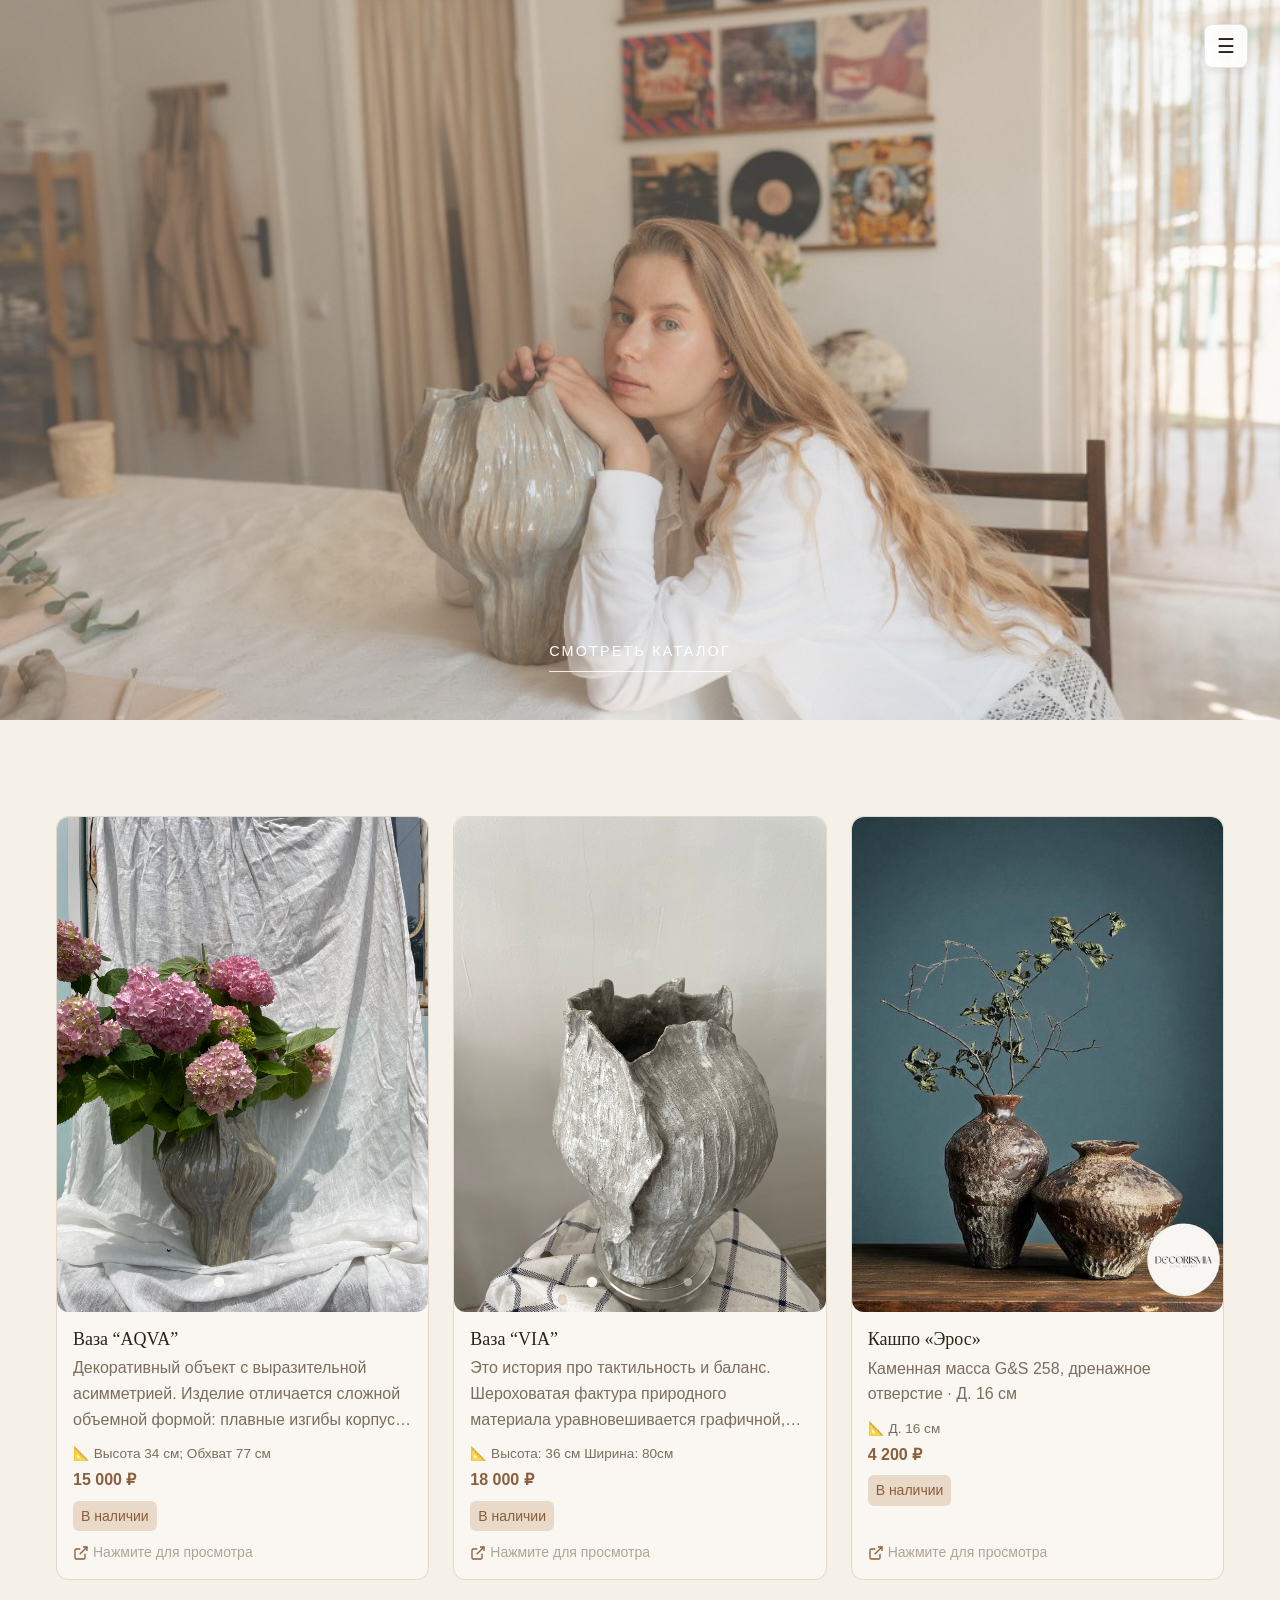
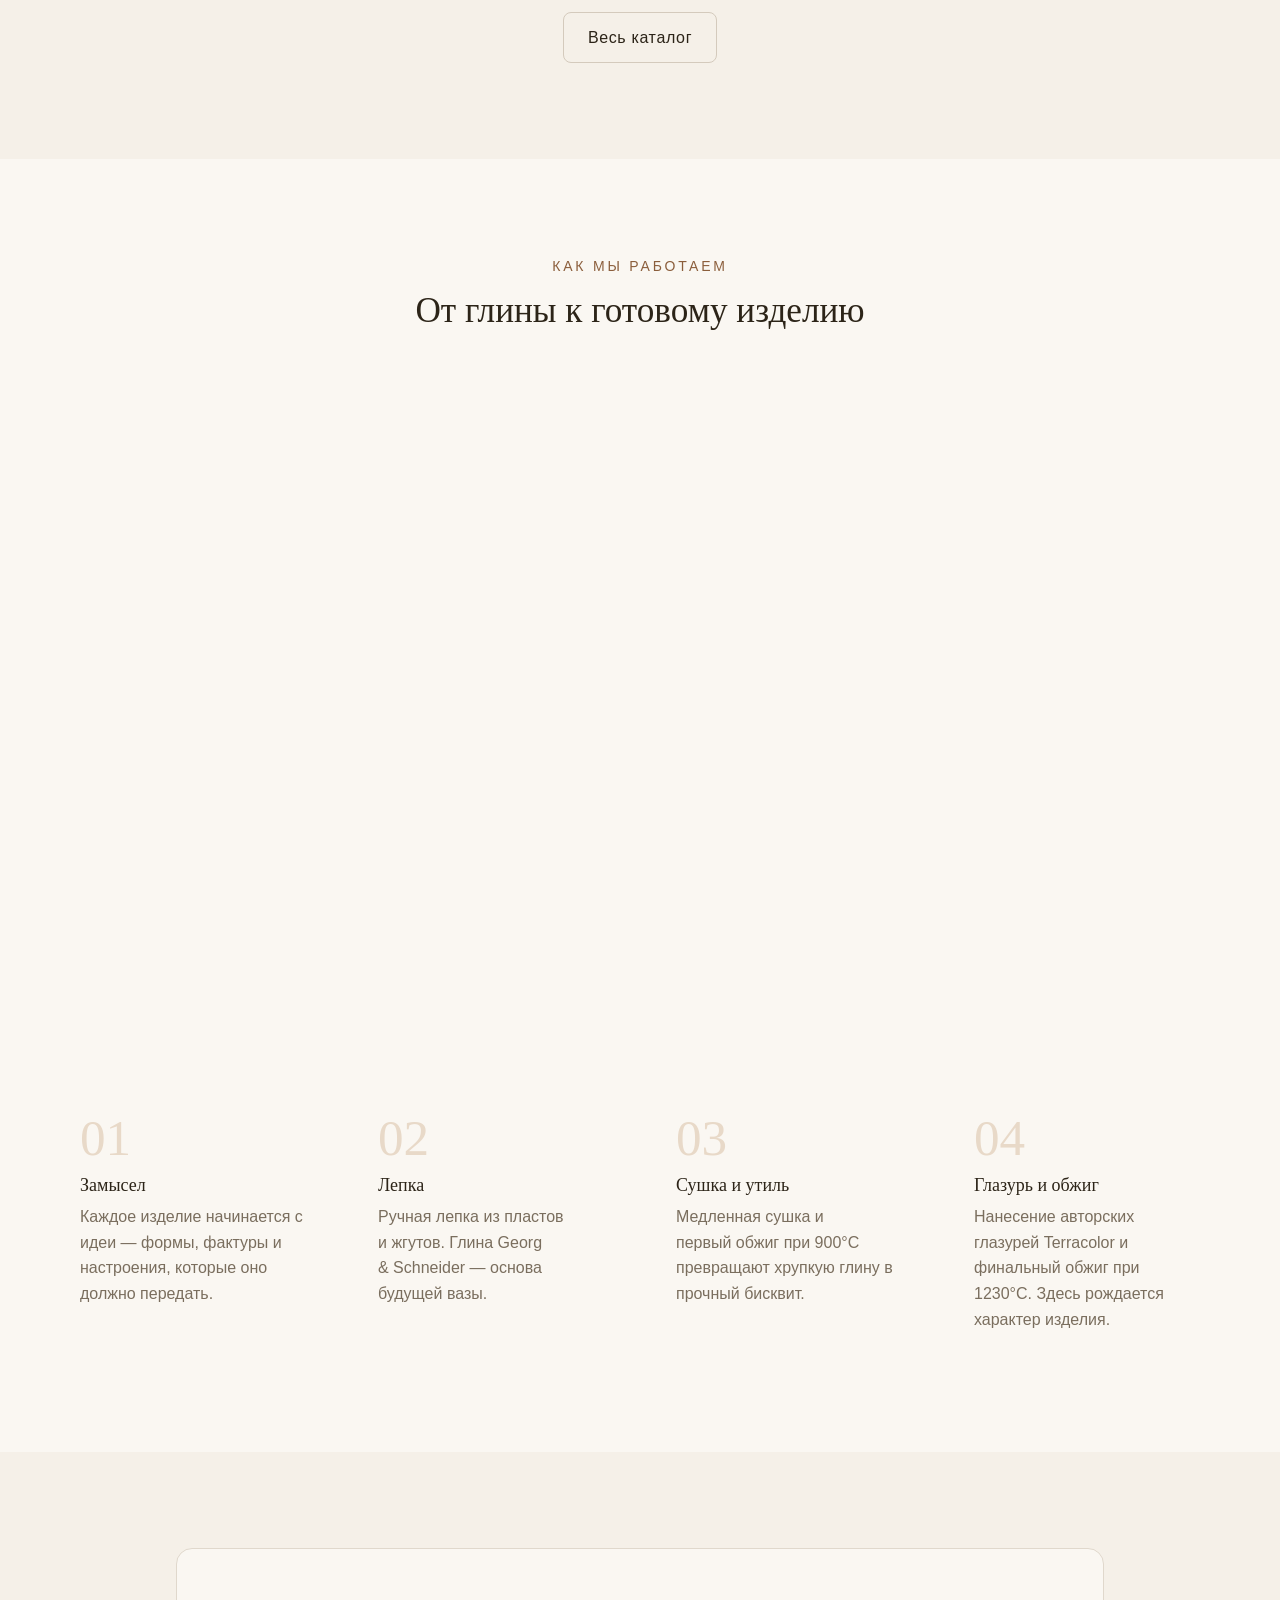
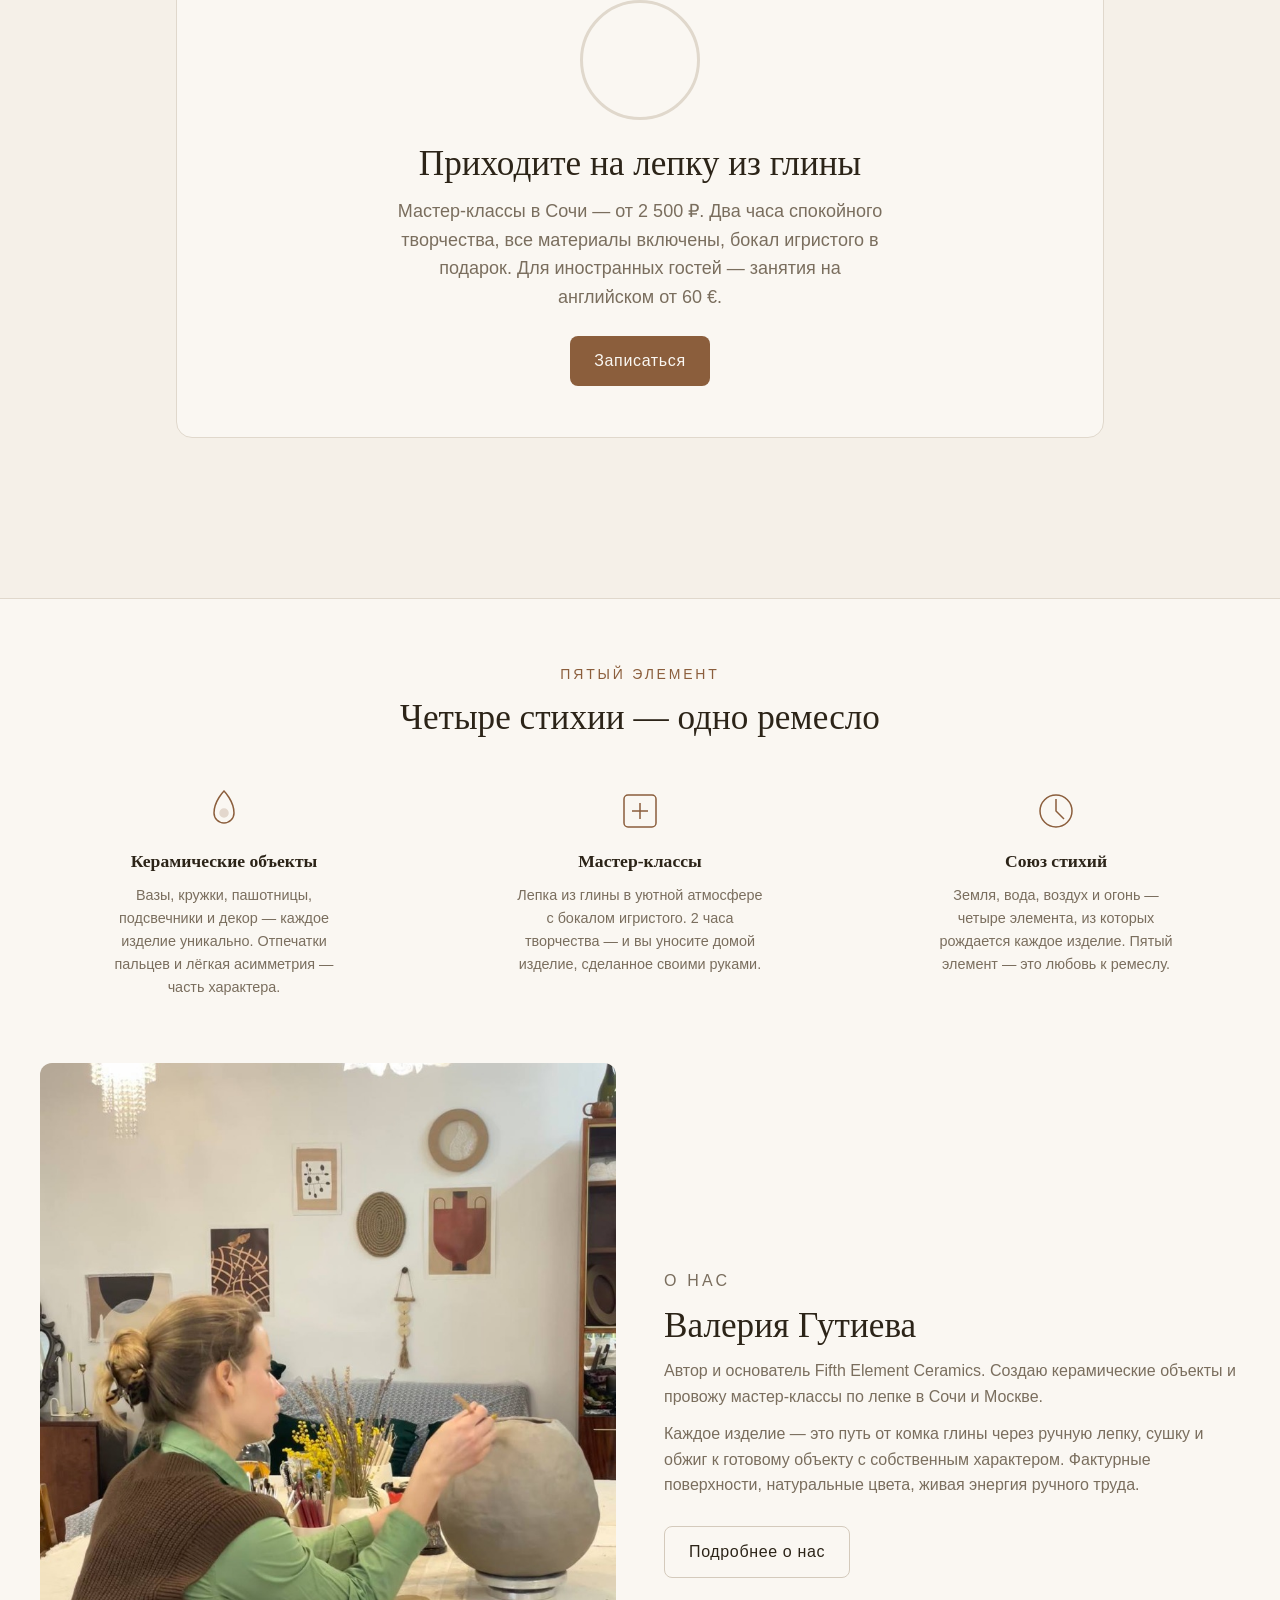
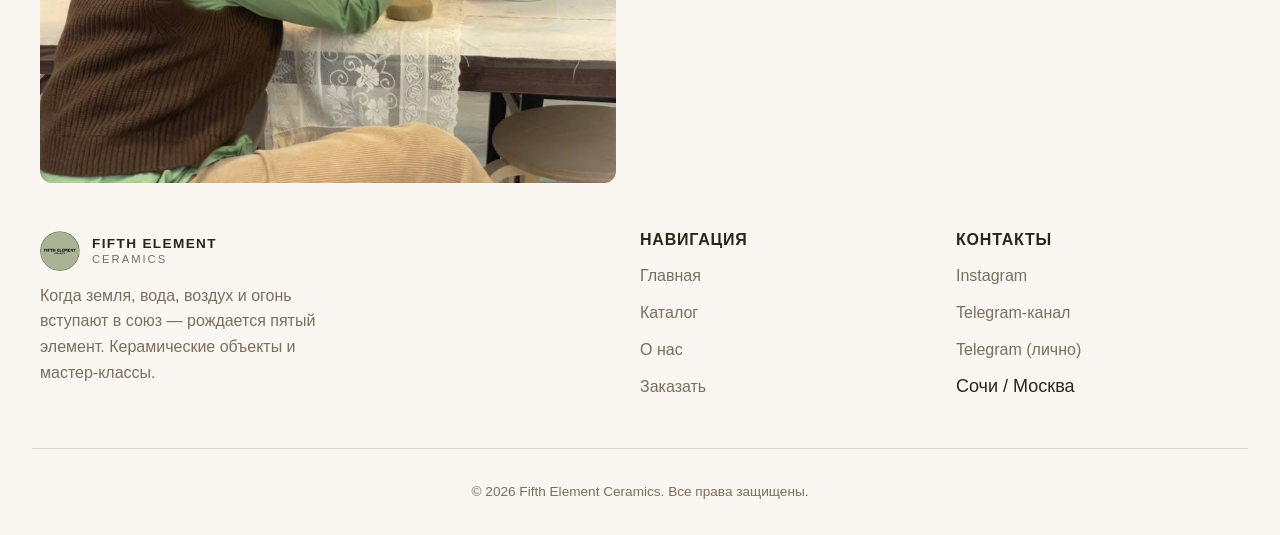
==== index.html @ 4cceeaea "val v/2" ====
<!DOCTYPE html>
<html lang="ru">
<head>
<!--
   ______                            __
  / ____/___  ____ ___  ____  __  __/ /____  _____
 / /   / __ \/ __ `__ \/ __ \/ / / / __/ _ \/ ___/
/ /___/ /_/ / / / / / / /_/ / /_/ / /_/  __/ /
\____/\____/_/ /_/ /_/ .___/\__,_/\__/\___/_/
                    /_/
        Created with Perplexity Computer
        https://www.perplexity.ai/computer
-->
<meta name="generator" content="Perplexity Computer">
<meta name="author" content="Perplexity Computer">
<meta property="og:see_also" content="https://www.perplexity.ai/computer">
<link rel="author" href="https://www.perplexity.ai/computer">

<meta charset="UTF-8">
<meta name="viewport" content="width=device-width, initial-scale=1.0">
<title>Fifth Element Ceramics — Керамика ручной работы, Сочи</title>
<meta name="description" content="Когда земля, вода, воздух и огонь вступают в союз — рождается пятый элемент. Керамические объекты и мастер-классы в Сочи. Валерия Гутиева.">
<meta property="og:title" content="Fifth Element Ceramics — Керамика ручной работы, Сочи">
<meta property="og:description" content="Когда земля, вода, воздух и огонь вступают в союз — рождается пятый элемент. Керамические объекты и мастер-классы.">
<meta property="og:type" content="website">

<link rel="preconnect" href="https://api.fontshare.com" crossorigin>
<link rel="preconnect" href="https://cdn.fontshare.com" crossorigin>
<link href="https://api.fontshare.com/v2/css?f[]=zodiak@400,500,700&f[]=satoshi@300,400,500,700&display=swap" rel="stylesheet">
<link rel="stylesheet" href="./base.css">
<link rel="stylesheet" href="./style.css">
</head>
<body>
  <!-- HEADER -->
  <header class="site-header" id="site-header">
    <button type="button" class="menu-toggle" aria-label="Открыть меню" aria-controls="fullscreen-menu" aria-expanded="false">☰</button>
  </header>

  <nav class="fullscreen-menu" id="fullscreen-menu" aria-label="Основное меню" aria-hidden="true" inert>
    <button type="button" class="menu-close" aria-label="Закрыть меню">
      <span aria-hidden="true">✕</span>
    </button>
    <a href="./index.html" class="active">Главная</a>
    <a href="./catalog.html">Каталог</a>
    <a href="./about.html">О нас</a>
    <a href="./contact.html">Заказать</a>
  </nav>

  <main>
    <!-- HERO -->
    <section class="hero hero-section">
      <div class="hero-bg hero-image">
        <img src="./assets/hero-image.jpg" alt="Fifth Element Ceramics" loading="eager" width="1920" height="1280" decoding="async">
        <div class="hero-overlay"></div>
      </div>
      <div class="hero-cta">
        <a href="./catalog.html" class="btn-primary">Смотреть каталог</a>
      </div>
    </section>

    <!-- SELECTED WORKS -->
    <section class="section featured-section">
      <div class="container">
        <div class="product-grid featured-grid" id="featured-grid">
          <p style="text-align:center;color:var(--color-text-muted);padding:2rem 0;">Загрузка...</p>
        </div>
        <div style="text-align: center; margin-top: var(--space-8);">
          <a href="./catalog.html" class="btn btn--outline">Весь каталог</a>
        </div>
      </div>
    </section>

    <!-- PROCESS -->
    <section class="section" style="background: var(--color-surface);">
      <div class="container">
        <div class="section-header fade-in-up">
          <p class="section-tag">Как мы работаем</p>
          <h2 class="section-title">От глины к готовому изделию</h2>
        </div>
        <div class="process-video-block scale-in">
          <video autoplay muted loop playsinline preload="metadata" class="process-showcase-video" width="1280" height="720">
            <source src="./assets/process-video.mp4" type="video/mp4">
          </video>
        </div>
        <div class="process-steps">
          <div class="process-step fade-in-up delay-1">
            <h3>Замысел</h3>
            <p>Каждое изделие начинается с идеи — формы, фактуры и настроения, которые оно должно передать.</p>
          </div>
          <div class="process-step fade-in-up delay-2">
            <h3>Лепка</h3>
            <p>Ручная лепка из пластов и жгутов. Глина Georg & Schneider — основа будущей вазы.</p>
          </div>
          <div class="process-step fade-in-up delay-3">
            <h3>Сушка и утиль</h3>
            <p>Медленная сушка и первый обжиг при 900°C превращают хрупкую глину в прочный бисквит.</p>
          </div>
          <div class="process-step fade-in-up delay-4">
            <h3>Глазурь и обжиг</h3>
            <p>Нанесение авторских глазурей Terracolor и финальный обжиг при 1230°C. Здесь рождается характер изделия.</p>
          </div>
        </div>
      </div>
    </section>

    <!-- CTA -->
    <section class="section">
      <div class="container container--narrow">
        <div class="cta-banner fade-in-up">
          <div class="cta-video-wrap">
            <video autoplay muted loop playsinline preload="metadata" class="cta-video" width="120" height="120">
              <source src="./assets/masterclass-video.mp4" type="video/mp4">
            </video>
          </div>
          <h2>Приходите на лепку из глины</h2>
          <p>Мастер-классы в Сочи — от 2 500 ₽. Два часа спокойного творчества, все материалы включены, бокал игристого в подарок. Для иностранных гостей — занятия на английском от 60 €.</p>
          <a href="./contact.html" class="btn btn--primary">Записаться</a>
        </div>
      </div>
    </section>
  </main>

  <!-- FOOTER -->
  <footer class="site-footer">
    <div class="footer-section">
      <div class="footer-section-header">
        <p class="section-tag">Пятый элемент</p>
        <h2 class="section-title">Четыре стихии — одно ремесло</h2>
      </div>
      <div class="footer-grid">
        <div class="footer-card">
          <div class="footer-icon" aria-hidden="true">
            <svg viewBox="0 0 48 48" fill="none" stroke="currentColor" stroke-width="1.5">
              <path d="M24 4C24 4 14 14 14 26C14 31.5 18.5 36 24 36C29.5 36 34 31.5 34 26C34 14 24 4 24 4Z"/>
              <circle cx="24" cy="26" r="4" fill="currentColor" opacity="0.2"/>
            </svg>
          </div>
          <h3 class="footer-title">Керамические объекты</h3>
          <p class="footer-desc">Вазы, кружки, пашотницы, подсвечники и декор — каждое изделие уникально. Отпечатки пальцев и лёгкая асимметрия — часть характера.</p>
        </div>
        <div class="footer-card">
          <div class="footer-icon" aria-hidden="true">
            <svg viewBox="0 0 48 48" fill="none" stroke="currentColor" stroke-width="1.5">
              <rect x="8" y="8" width="32" height="32" rx="4"/>
              <path d="M16 24h16M24 16v16" stroke-width="1.5"/>
            </svg>
          </div>
          <h3 class="footer-title">Мастер-классы</h3>
          <p class="footer-desc">Лепка из глины в уютной атмосфере с бокалом игристого. 2 часа творчества — и вы уносите домой изделие, сделанное своими руками.</p>
        </div>
        <div class="footer-card">
          <div class="footer-icon" aria-hidden="true">
            <svg viewBox="0 0 48 48" fill="none" stroke="currentColor" stroke-width="1.5">
              <circle cx="24" cy="24" r="16"/>
              <path d="M24 12v12l8 8"/>
            </svg>
          </div>
          <h3 class="footer-title">Союз стихий</h3>
          <p class="footer-desc">Земля, вода, воздух и огонь — четыре элемента, из которых рождается каждое изделие. Пятый элемент — это любовь к ремеслу.</p>
        </div>
      </div>
    </div>

    <div class="footer-about">
      <div class="footer-about__image">
        <img src="./assets/master-valeria.jpg" alt="Валерия Гутиева — мастер Fifth Element Ceramics" width="800" height="1000" loading="lazy" decoding="async">
      </div>
      <div class="footer-about__text">
        <p class="section-tag">О нас</p>
        <h2>Валерия Гутиева</h2>
        <p>Автор и основатель Fifth Element Ceramics. Создаю керамические объекты и провожу мастер-классы по лепке в Сочи и Москве.</p>
        <p>Каждое изделие — это путь от комка глины через ручную лепку, сушку и обжиг к готовому объекту с собственным характером. Фактурные поверхности, натуральные цвета, живая энергия ручного труда.</p>
        <a href="./about.html" class="btn btn--outline footer-about__cta">Подробнее о нас</a>
      </div>
    </div>

    <div class="footer-grid footer-grid--site">
      <div class="footer-brand">
        <a href="./index.html" class="site-logo" aria-label="Fifth Element Ceramics — Главная">
          <img src="./assets/logo.jpeg" alt="" class="logo-img" width="40" height="40" decoding="async">
          <div class="logo-text">Fifth Element<span>Ceramics</span></div>
        </a>
        <p>Когда земля, вода, воздух и огонь вступают в союз — рождается пятый элемент. Керамические объекты и мастер-классы.</p>
      </div>
      <div class="footer-links">
        <h4>Навигация</h4>
        <ul>
          <li><a href="./index.html">Главная</a></li>
          <li><a href="./catalog.html">Каталог</a></li>
          <li><a href="./about.html">О нас</a></li>
          <li><a href="./contact.html">Заказать</a></li>
        </ul>
      </div>
      <div class="footer-links">
        <h4>Контакты</h4>
        <ul>
          <li><a href="https://www.instagram.com/fifthelement.ceramics" target="_blank" rel="noopener noreferrer">Instagram</a></li>
          <li><a href="https://t.me/fifthelementceramics" target="_blank" rel="noopener noreferrer">Telegram-канал</a></li>
          <li><a href="https://t.me/k_koshel" target="_blank" rel="noopener noreferrer">Telegram (лично)</a></li>
          <li>Сочи / Москва</li>
        </ul>
      </div>
    </div>
    <div class="footer-copyright">&copy; 2026 Fifth Element Ceramics. Все права защищены.</div>
  </footer>

  <!-- Product lightbox -->
  <div id="product-modal" class="product-modal" hidden aria-hidden="true">
    <div class="product-modal__backdrop" data-modal-close tabindex="-1"></div>
    <div class="product-modal__panel" role="dialog" aria-modal="true" aria-labelledby="product-modal-title">
      <button type="button" class="product-modal__close" data-modal-close aria-label="Закрыть">
        <svg width="24" height="24" viewBox="0 0 24 24" fill="none" stroke="currentColor" stroke-width="2" aria-hidden="true"><line x1="18" y1="6" x2="6" y2="18"/><line x1="6" y1="6" x2="18" y2="18"/></svg>
      </button>
      <div class="product-modal__layout">
        <div class="product-modal__gallery-wrap">
          <div class="product-modal__gallery" data-modal-gallery tabindex="0" aria-roledescription="carousel">
            <div class="product-modal__viewport" data-modal-viewport></div>
            <div class="product-modal__dots" role="tablist" data-modal-dots></div>
            <button type="button" class="product-modal__nav product-modal__nav--prev" data-modal-prev aria-label="Предыдущий слайд">
              <svg width="20" height="20" viewBox="0 0 24 24" fill="none" stroke="currentColor" stroke-width="2" aria-hidden="true"><polyline points="15 18 9 12 15 6"/></svg>
            </button>
            <button type="button" class="product-modal__nav product-modal__nav--next" data-modal-next aria-label="Следующий слайд">
              <svg width="20" height="20" viewBox="0 0 24 24" fill="none" stroke="currentColor" stroke-width="2" aria-hidden="true"><polyline points="9 18 15 12 9 6"/></svg>
            </button>
          </div>
        </div>
        <div class="product-modal__info">
          <h2 id="product-modal-title" class="product-modal__title" data-modal-title></h2>
          <p class="product-modal__description" data-modal-description></p>
          <div class="product-modal__meta" data-modal-meta hidden>
            <div class="product-modal__meta-item" data-modal-category-wrap hidden>
              <span class="product-modal__meta-label">Категория</span>
              <span class="product-modal__meta-value" data-modal-category></span>
            </div>
            <div class="product-modal__meta-item" data-modal-height-wrap hidden>
              <span class="product-modal__meta-label">Размер</span>
              <span class="product-modal__meta-value" data-modal-height></span>
            </div>
          </div>
          <div class="product-modal__pricing">
            <p class="product-modal__price" data-modal-price></p>
            <span class="product-modal__status" data-modal-status hidden></span>
          </div>
          <div class="product-modal__actions">
            <a href="./contact.html" class="btn btn--primary">Заказать</a>
            <button type="button" class="btn btn--outline" data-modal-close>Закрыть</button>
          </div>
        </div>
      </div>
    </div>
  </div>

  <script src="./js/site-header.js"></script>
  <script src="./js/site-animations.js"></script>
  <script src="./js/product-modal.js"></script>
  <script>
    document.addEventListener('DOMContentLoaded', async () => {
      ProductCatalog.initModalElement();
      const grid = document.getElementById('featured-grid');
      if (!grid) return;

      try {
        const [productsRes, homeRes] = await Promise.all([
          fetch(new URL('./data/products.json', window.location.href)),
          fetch(new URL('./data/homepage.json', window.location.href))
        ]);
        if (!productsRes.ok || !homeRes.ok) throw new Error('Ошибка загрузки данных');

        const catalog = (await productsRes.json()).products || [];
        const homepage = await homeRes.json();
        ProductCatalog.setProducts(catalog);

        const { featured } = ProductCatalog.resolveFeatured(homepage, catalog);
        window.featuredProducts = featured;

        if (!featured.length) {
          grid.innerHTML = '<p style="text-align:center;color:var(--color-text-muted);padding:2rem;">Избранные работы скоро появятся.</p>';
          return;
        }

        grid.innerHTML = featured.map((p, i) =>
          ProductCatalog.renderProductCard(p, i, { useTitle: true })
        ).join('');

        ProductCatalog.initGalleries(grid);
        ProductCatalog.initProductModal('#featured-grid', 'data-product-title');
        if (window.SiteAnimations) {
          window.SiteAnimations.reveal(grid);
        }
      } catch (err) {
        console.error('Ошибка загрузки избранного:', err);
        grid.innerHTML = '<p style="text-align:center;color:var(--color-text-muted);padding:2rem;">Не удалось загрузить избранное.</p>';
      }
    });
  </script>
</body>
</html>
---- base.css ----
*, *::before, *::after { box-sizing: border-box; margin: 0; padding: 0; }

html {
  -moz-text-size-adjust: none;
  -webkit-text-size-adjust: none;
  text-size-adjust: none;
  -webkit-font-smoothing: antialiased;
  -moz-osx-font-smoothing: grayscale;
  text-rendering: optimizeLegibility;
  scroll-behavior: smooth;
  hanging-punctuation: first last;
  scroll-padding-top: var(--space-16);
}

body {
  min-height: 100dvh;
  line-height: 1.6;
  font-family: var(--font-body, sans-serif);
  font-size: var(--text-base);
  color: var(--color-text);
  background-color: var(--color-bg);
}

img, picture, video, canvas, svg { display: block; max-width: 100%; height: auto; }
ul[role="list"], ol[role="list"] { list-style: none; }
input, button, textarea, select { font: inherit; color: inherit; }

h1, h2, h3, h4, h5, h6 { text-wrap: balance; line-height: 1.15; }
p, li, figcaption { text-wrap: pretty; max-width: 72ch; }

::selection {
  background: oklch(from var(--color-primary) l c h / 0.25);
  color: var(--color-text);
}

:focus-visible {
  outline: 2px solid var(--color-primary);
  outline-offset: 3px;
  border-radius: var(--radius-sm);
}

@media (prefers-reduced-motion: reduce) {
  *, *::before, *::after {
    animation-duration: 0.01ms !important;
    animation-iteration-count: 1 !important;
    transition-duration: 0.01ms !important;
    scroll-behavior: auto !important;
  }
}

button { cursor: pointer; background: none; border: none; }
table { border-collapse: collapse; width: 100%; }

a, button, [role="button"], [role="link"], input, textarea, select {
  transition: color var(--transition-interactive),
              background var(--transition-interactive),
              border-color var(--transition-interactive),
              box-shadow var(--transition-interactive);
}

.sr-only {
  position: absolute; width: 1px; height: 1px; padding: 0; margin: -1px;
  overflow: hidden; clip: rect(0, 0, 0, 0); white-space: nowrap; border-width: 0;
}
---- style.css ----
/* ===== DESIGN TOKENS ===== */
:root {
  /* Type Scale */
  --text-xs:   clamp(0.75rem,  0.7rem  + 0.25vw, 0.875rem);
  --text-sm:   clamp(0.875rem, 0.8rem  + 0.35vw, 1rem);
  --text-base: clamp(1rem,     0.95rem + 0.25vw, 1.125rem);
  --text-lg:   clamp(1.125rem, 1rem    + 0.75vw, 1.5rem);
  --text-xl:   clamp(1.5rem,   1.2rem  + 1.25vw, 2.25rem);
  --text-2xl:  clamp(2rem,     1.2rem  + 2.5vw,  3.5rem);
  --text-3xl:  clamp(2.5rem,   1rem    + 4vw,    5rem);
  --text-hero: clamp(3rem,     0.5rem  + 7vw,    8rem);

  /* Spacing (4px base) */
  --space-1:  0.25rem;
  --space-2:  0.5rem;
  --space-3:  0.75rem;
  --space-4:  1rem;
  --space-5:  1.25rem;
  --space-6:  1.5rem;
  --space-8:  2rem;
  --space-10: 2.5rem;
  --space-12: 3rem;
  --space-16: 4rem;
  --space-20: 5rem;
  --space-24: 6rem;
  --space-32: 8rem;

  /* Fonts */
  --font-display: 'Zodiak', 'Georgia', serif;
  --font-body: 'Satoshi', 'Helvetica Neue', sans-serif;

  /* Content Widths */
  --content-narrow: 640px;
  --content-default: 960px;
  --content-wide: 1200px;
  --content-full: 100%;

  /* Radius */
  --radius-sm: 0.375rem;
  --radius-md: 0.5rem;
  --radius-lg: 0.75rem;
  --radius-xl: 1rem;
  --radius-full: 9999px;

  /* Transitions */
  --transition-interactive: 180ms cubic-bezier(0.16, 1, 0.3, 1);
  --ease-out: cubic-bezier(0.16, 1, 0.3, 1);
  --ease-in: cubic-bezier(0.4, 0, 1, 1);
  --ease-in-out: cubic-bezier(0.4, 0, 0.2, 1);
}

/* ===== WARM CRAFT PALETTE (Light) ===== */
:root, [data-theme="light"] {
  --color-bg:             #F5F0E8;
  --color-surface:        #FAF7F2;
  --color-surface-2:      #FFFDF9;
  --color-surface-offset: #EDE7DC;
  --color-border:         #D4CABC;
  --color-divider:        #E0D8CC;

  --color-text:           #2C2418;
  --color-text-muted:     #7A6E5E;
  --color-text-faint:     #B0A594;
  --color-text-inverse:   #FAF7F2;

  --color-primary:        #8B5E3C;
  --color-primary-hover:  #6F4A2E;
  --color-primary-active: #553823;
  --color-primary-highlight: #E8D9C8;

  --color-accent:         #6B7F5E;
  --color-accent-hover:   #566A4B;

  --shadow-sm: 0 1px 3px oklch(0.3 0.02 60 / 0.08);
  --shadow-md: 0 4px 12px oklch(0.3 0.02 60 / 0.1);
  --shadow-lg: 0 12px 32px oklch(0.3 0.02 60 / 0.14);
}

/* ===== DARK MODE ===== */
[data-theme="dark"] {
  --color-bg:             #1A1714;
  --color-surface:        #211E1A;
  --color-surface-2:      #282420;
  --color-surface-offset: #1E1B17;
  --color-border:         #3A352E;
  --color-divider:        #302B25;

  --color-text:           #D6CEBE;
  --color-text-muted:     #9A8E7E;
  --color-text-faint:     #5E564A;
  --color-text-inverse:   #1A1714;

  --color-primary:        #C4956A;
  --color-primary-hover:  #D4A87E;
  --color-primary-active: #A87C55;
  --color-primary-highlight: #3A3028;

  --color-accent:         #8BAF78;
  --color-accent-hover:   #9FC08E;

  --shadow-sm: 0 1px 3px oklch(0 0 0 / 0.2);
  --shadow-md: 0 4px 12px oklch(0 0 0 / 0.3);
  --shadow-lg: 0 12px 32px oklch(0 0 0 / 0.4);
}

@media (prefers-color-scheme: dark) {
  :root:not([data-theme]) {
    --color-bg:             #1A1714;
    --color-surface:        #211E1A;
    --color-surface-2:      #282420;
    --color-surface-offset: #1E1B17;
    --color-border:         #3A352E;
    --color-divider:        #302B25;
    --color-text:           #D6CEBE;
    --color-text-muted:     #9A8E7E;
    --color-text-faint:     #5E564A;
    --color-text-inverse:   #1A1714;
    --color-primary:        #C4956A;
    --color-primary-hover:  #D4A87E;
    --color-primary-active: #A87C55;
    --color-primary-highlight: #3A3028;
    --color-accent:         #8BAF78;
    --color-accent-hover:   #9FC08E;
    --shadow-sm: 0 1px 3px oklch(0 0 0 / 0.2);
    --shadow-md: 0 4px 12px oklch(0 0 0 / 0.3);
    --shadow-lg: 0 12px 32px oklch(0 0 0 / 0.4);
  }
}

/* ===== LAYOUT ===== */
.container {
  max-width: var(--content-wide);
  margin-inline: auto;
  padding-inline: var(--space-4);
}

.container--narrow {
  max-width: var(--content-default);
}

/* ===== HEADER ===== */
.site-header {
  display: flex;
  align-items: center;
  justify-content: flex-end;
  padding: 1.5rem 2rem;
  position: absolute;
  top: 0;
  left: 0;
  right: 0;
  width: 100%;
  box-sizing: border-box;
  background: transparent !important;
  box-shadow: none !important;
  border-bottom: none !important;
  backdrop-filter: none !important;
  -webkit-backdrop-filter: none !important;
  z-index: 1000;
}

.site-header--scrolled {
  box-shadow: none !important;
}

.site-logo,
.logo {
  display: flex;
  align-items: center;
  gap: 0.75rem;
  text-decoration: none;
  color: var(--color-text);
  flex-shrink: 1;
  min-width: 0;
}

.site-logo img,
.site-logo .logo-img,
.logo .logo-img {
  width: 40px;
  height: 40px;
  border-radius: 50%;
  object-fit: cover;
  flex-shrink: 0;
}

.site-brand {
  font-family: var(--font-body);
  font-size: 1rem;
  font-weight: 500;
  letter-spacing: 0.05em;
  text-transform: uppercase;
  white-space: nowrap;
  line-height: 1.2;
  color: var(--color-text);
  overflow: hidden;
  text-overflow: ellipsis;
}

.logo svg {
  width: 40px;
  height: 40px;
}

.logo-text {
  font-family: var(--font-body);
  font-size: 0.85rem;
  font-weight: 700;
  letter-spacing: 0.1em;
  text-transform: uppercase;
  line-height: 1.15;
  color: var(--color-text);
}

.logo-text span {
  display: block;
  font-family: var(--font-body);
  font-size: 0.7rem;
  font-weight: 500;
  letter-spacing: 0.18em;
  color: var(--color-text-muted);
  text-transform: uppercase;
  margin-top: 1px;
}

.header-controls {
  display: flex;
  align-items: center;
  gap: 1rem;
  flex-shrink: 0;
  flex-direction: row;
  position: relative;
  z-index: 2;
}

.theme-toggle,
.menu-close {
  background: none;
  border: none;
  cursor: pointer;
  padding: 0;
  display: flex;
  align-items: center;
  justify-content: center;
  color: var(--color-text);
  border-radius: var(--radius-md);
  transition: opacity 0.2s ease, background 0.2s ease;
  touch-action: manipulation;
  -webkit-tap-highlight-color: transparent;
  user-select: none;
}

.menu-toggle {
  background: rgba(255, 255, 255, 0.9);
  border: 1px solid rgba(0, 0, 0, 0.1);
  border-radius: 8px;
  width: 44px;
  height: 44px;
  font-size: 1.25rem;
  line-height: 1;
  cursor: pointer;
  padding: 0;
  color: var(--color-text);
  display: flex;
  align-items: center;
  justify-content: center;
  flex-shrink: 0;
  transition: all 0.3s ease;
  box-shadow: 0 2px 8px rgba(0, 0, 0, 0.1);
  touch-action: manipulation;
  -webkit-tap-highlight-color: transparent;
  user-select: none;
}

.menu-toggle:hover {
  background: rgba(255, 255, 255, 1);
  box-shadow: 0 4px 12px rgba(0, 0, 0, 0.15);
  transform: scale(1.05);
  opacity: 1;
}

[data-theme="dark"] .menu-toggle {
  background: rgba(0, 0, 0, 0.6);
  border-color: rgba(255, 255, 255, 0.2);
  color: #fff;
}

[data-theme="dark"] .menu-toggle:hover {
  background: rgba(0, 0, 0, 0.8);
}

.theme-toggle {
  font-size: 1.25rem;
  line-height: 1;
  width: 44px;
  height: 44px;
  padding: 0;
  flex-shrink: 0;
}

.theme-toggle:hover,
.menu-close:hover {
  opacity: 0.7;
  background: var(--color-surface-offset);
}

/* Fullscreen menu */
.fullscreen-menu {
  position: fixed;
  top: 0;
  left: 0;
  width: 100%;
  height: 100vh;
  height: 100dvh;
  z-index: 9999;
  display: flex;
  flex-direction: column;
  align-items: center;
  justify-content: center;
  gap: 2rem;
  background: oklch(from var(--color-bg) l c h / 0.98);
  backdrop-filter: blur(10px);
  -webkit-backdrop-filter: blur(10px);
  opacity: 0;
  visibility: hidden;
  pointer-events: none;
  transition: opacity 0.3s ease, visibility 0.3s ease;
}

.fullscreen-menu.active {
  opacity: 1;
  visibility: visible;
  pointer-events: all;
}

.fullscreen-menu a {
  font-family: var(--font-display);
  font-size: clamp(1.75rem, 5vw, 2.5rem);
  text-decoration: none;
  color: var(--color-text);
  font-weight: 400;
  letter-spacing: 0.05em;
  opacity: 0;
  transform: translateY(-16px) scale(0.97);
  transition: opacity 0.35s ease, transform 0.35s ease;
}

.fullscreen-menu.active a {
  opacity: 1;
  transform: translateY(0) scale(1);
}

.fullscreen-menu.active a:nth-of-type(1) { transition-delay: 0.06s; }
.fullscreen-menu.active a:nth-of-type(2) { transition-delay: 0.12s; }
.fullscreen-menu.active a:nth-of-type(3) { transition-delay: 0.18s; }
.fullscreen-menu.active a:nth-of-type(4) { transition-delay: 0.24s; }

.fullscreen-menu a:hover {
  opacity: 0.6;
}

.fullscreen-menu a.active {
  color: var(--color-primary);
  opacity: 1;
}

.menu-close {
  position: absolute;
  top: 1.5rem;
  right: 2rem;
  font-size: 2rem;
  line-height: 1;
  min-width: 44px;
  min-height: 44px;
  opacity: 0;
  transform: scale(0.9);
  transition: opacity 0.3s ease, transform 0.3s ease;
}

.fullscreen-menu.active .menu-close {
  opacity: 1;
  transform: scale(1);
}

body.menu-open {
  overflow: hidden;
  touch-action: none;
}

@media (max-width: 768px) {
  .site-header {
    padding: 1rem;
    flex-wrap: nowrap;
  }

  .menu-toggle {
    width: 44px !important;
    height: 44px !important;
    min-width: 44px !important;
    min-height: 44px !important;
    padding: 0 !important;
    font-size: 1.25rem !important;
  }
}

@media (max-width: 480px) {
  .site-header {
    padding: 1rem 1.25rem;
  }

  .menu-close {
    top: 1rem;
    right: 1.25rem;
  }

  .fullscreen-menu {
    gap: 1.5rem;
  }
}

/* ===== HERO ===== */
.hero,
.hero-section {
  position: relative;
  min-height: 80vh;
  overflow: hidden;
}

.hero-bg,
.hero-image {
  position: absolute;
  inset: 0;
  z-index: 0;
}

.hero-bg img,
.hero-bg video,
.hero-image img {
  width: 100%;
  height: 100%;
  object-fit: cover;
}

.hero-overlay {
  position: absolute;
  inset: 0;
  background: linear-gradient(
    135deg,
    oklch(from var(--color-bg) l c h / 0.35) 0%,
    oklch(from var(--color-bg) l c h / 0.15) 100%
  );
}

.hero-cta {
  position: absolute;
  bottom: 3rem;
  left: 50%;
  transform: translateX(-50%);
  text-align: center;
  z-index: 2;
}

.hero-cta .btn-primary {
  background: transparent;
  color: #fff;
  border: none;
  border-bottom: 1px solid rgba(255, 255, 255, 0.85);
  padding: 0.5rem 0;
  border-radius: 0;
  font-size: 0.9rem;
  font-weight: 400;
  letter-spacing: 0.15em;
  text-transform: uppercase;
  text-decoration: none;
  display: inline-block;
  transition: opacity 0.3s ease;
  box-shadow: none;
}

.hero-cta .btn-primary:hover {
  opacity: 0.6;
  background: transparent;
  transform: none;
  box-shadow: none;
}

@media (max-width: 768px) {
  .hero-cta {
    bottom: 2rem;
    left: 50%;
    right: auto;
    width: auto;
    padding-inline: 1rem;
  }
}

.btn {
  display: inline-flex;
  align-items: center;
  gap: var(--space-2);
  padding: var(--space-3) var(--space-6);
  font-size: var(--text-sm);
  font-weight: 500;
  letter-spacing: 0.04em;
  text-decoration: none;
  border-radius: var(--radius-md);
  transition: background var(--transition-interactive),
              color var(--transition-interactive),
              box-shadow var(--transition-interactive),
              transform var(--transition-interactive);
}

.btn:hover { transform: translateY(-1px); }
.btn:active { transform: scale(0.98); }

.btn--primary {
  background: var(--color-primary);
  color: var(--color-text-inverse);
}

.btn--primary:hover {
  background: var(--color-primary-hover);
  box-shadow: var(--shadow-md);
}

.btn--outline {
  background: transparent;
  color: var(--color-text);
  border: 1px solid var(--color-border);
}

.btn--outline:hover {
  background: var(--color-surface);
  border-color: var(--color-text-muted);
}

/* ===== SECTIONS ===== */
.section {
  padding-block: clamp(var(--space-12), 8vw, var(--space-24));
}

.section-header {
  text-align: center;
  margin-bottom: clamp(var(--space-8), 4vw, var(--space-16));
}

.section-header > * {
  margin-inline: auto;
  text-align: center;
}

.section-tag {
  font-size: var(--text-xs);
  font-weight: 500;
  letter-spacing: 0.2em;
  text-transform: uppercase;
  color: var(--color-primary);
  margin-bottom: var(--space-3);
  max-width: none;
}

.section-title {
  font-family: var(--font-display);
  font-size: var(--text-xl);
  font-weight: 400;
  color: var(--color-text);
  line-height: 1.2;
  text-align: center;
  margin: 0 auto;
  max-width: none;
}

.section-subtitle {
  font-size: var(--text-base);
  color: var(--color-text-muted);
  max-width: 50ch;
  margin-inline: auto;
  margin-top: var(--space-3);
  text-align: center;
}

/* ===== ABOUT PREVIEW ===== */
.about-preview {
  background: var(--color-surface);
}

.about-grid {
  display: grid;
  gap: var(--space-8);
  align-items: center;
}

@media (min-width: 768px) {
  .about-grid { grid-template-columns: 1fr 1fr; gap: var(--space-12); }
}

.about-image {
  border-radius: var(--radius-lg);
  overflow: hidden;
  aspect-ratio: 4/5;
}

.about-image img {
  width: 100%;
  height: 100%;
  object-fit: cover;
}

.about-text h2 {
  font-family: var(--font-display);
  font-size: var(--text-xl);
  font-weight: 400;
  margin-bottom: var(--space-4);
}

.about-text p {
  color: var(--color-text-muted);
  margin-bottom: var(--space-4);
  line-height: 1.7;
}

/* ===== PRODUCT GRID ===== */
.product-grid {
  display: grid;
  grid-template-columns: repeat(auto-fill, minmax(min(280px, 100%), 1fr));
  gap: var(--space-6);
  align-items: stretch;
  justify-content: center;
  max-width: var(--content-wide);
  margin-inline: auto;
}

.product-card {
  display: flex;
  flex-direction: column;
  height: 100%;
  background: var(--color-surface);
  border-radius: var(--radius-lg);
  overflow: hidden;
  border: 1px solid var(--color-divider);
  text-decoration: none;
  color: var(--color-text);
  transition: opacity 0.6s ease, transform 0.6s ease, box-shadow 0.3s ease, border-color 0.3s ease;
  cursor: pointer;
}

.product-card:hover {
  transform: translateY(-8px);
  box-shadow: 0 20px 40px oklch(0 0 0 / 0.1);
  border-color: var(--color-border);
}

.product-card:focus-visible {
  outline: 2px solid var(--color-primary);
  outline-offset: 3px;
}

.product-card:active {
  transform: translateY(0);
}

.product-card-image {
  position: relative;
  aspect-ratio: 3 / 4;
  overflow: hidden;
  width: 100%;
  margin: 0;
  padding: 0;
  border: none;
  background: transparent;
  border-radius: inherit;
}

.product-card-image img {
  position: absolute;
  inset: 0;
  width: 100%;
  height: 100%;
  max-width: none;
  max-height: none;
  object-fit: cover;
  object-position: center;
  display: block;
  margin: 0;
  padding: 0;
  border: none;
  background: transparent;
  transition: transform 0.5s var(--ease-out);
}

.product-card-image video {
  position: absolute;
  inset: 0;
  width: 100%;
  height: 100%;
  max-width: none;
  max-height: none;
  object-fit: cover;
  object-position: center;
  display: block;
  margin: 0;
  padding: 0;
  border: none;
  background: transparent;
  border-radius: inherit;
  transition: transform 0.5s ease;
}

.product-card-image--empty {
  background: var(--color-surface-offset);
}

.product-card-image > .product-gallery {
  position: absolute;
  inset: 0;
  width: 100%;
  height: 100%;
}

/* ===== PRODUCT GALLERY (catalog) ===== */
.product-gallery {
  position: relative;
  width: 100%;
  height: 100%;
  outline: none;
}

.product-gallery__viewport {
  position: relative;
  width: 100%;
  height: 100%;
  cursor: pointer;
  margin: 0;
  padding: 0;
  border: none;
  background: transparent;
}

.product-gallery__media {
  position: absolute;
  inset: 0;
  width: 100%;
  height: 100%;
  max-width: none;
  max-height: none;
  object-fit: cover;
  object-position: center;
  display: block;
  margin: 0;
  padding: 0;
  border: none;
  background: transparent;
  border-radius: inherit;
  opacity: 0;
  z-index: 0;
  transform: scale(1);
  transition: opacity 0.52s ease, transform 0.55s ease;
  pointer-events: none;
}

.product-gallery__media.is-prev {
  opacity: 0;
  z-index: 1;
  pointer-events: none;
}

.product-gallery__media.is-active {
  opacity: 1;
  z-index: 2;
  pointer-events: auto;
}

.product-gallery__dots {
  position: absolute;
  inset-block-end: var(--space-2);
  inset-inline-start: 50%;
  transform: translateX(-50%);
  display: flex;
  gap: var(--space-1);
  z-index: 2;
}

.product-gallery__dot {
  width: 44px;
  height: 44px;
  display: flex;
  align-items: center;
  justify-content: center;
  border: none;
  background: transparent;
  cursor: pointer;
  padding: 0;
}

.product-gallery__dot::after {
  content: '';
  width: 8px;
  height: 8px;
  border-radius: var(--radius-full);
  background: oklch(from var(--color-text-inverse) l c h / 0.45);
  transition: background 0.3s ease, transform 0.3s ease;
}

.product-gallery__dot.is-active::after,
.product-gallery__dot:hover::after {
  background: var(--color-text-inverse);
  transform: scale(1.3);
}

.product-gallery__dot:focus-visible::after {
  outline: 2px solid var(--color-primary);
  outline-offset: 2px;
}

.product-card:hover .product-card-image img,
.product-card:hover .product-card-image video,
.product-card:hover .product-gallery__media.is-active {
  transform: scale(1.05);
}

.product-card-body {
  flex: 1;
  display: flex;
  flex-direction: column;
  align-items: flex-start;
  text-align: start;
  padding: var(--space-4);
}

.product-card-title {
  font-family: var(--font-display);
  font-size: var(--text-base);
  font-weight: 500;
  margin-bottom: var(--space-1);
  line-height: 1.3;
}

.product-card-info {
  font-size: var(--text-sm);
  color: var(--color-text-muted);
  margin-bottom: var(--space-2);
  line-height: 1.6;
  width: 100%;
}

.product-card-info--clamped {
  display: -webkit-box;
  -webkit-line-clamp: 3;
  -webkit-box-orient: vertical;
  overflow: hidden;
}

.product-card-size {
  font-size: 0.85rem;
  color: var(--color-text-muted);
  margin: 0.25rem 0;
  line-height: 1.4;
}

.product-card-hint {
  display: inline-flex;
  align-items: center;
  gap: var(--space-1);
  margin-top: auto;
  padding-top: var(--space-3);
  font-size: var(--text-xs);
  color: var(--color-text-faint);
  line-height: 1.4;
}

.product-card-hint svg {
  flex-shrink: 0;
  color: var(--color-primary);
}

.product-card-price {
  font-size: var(--text-sm);
  font-weight: 600;
  color: var(--color-primary);
}

.product-card-tag {
  display: inline-block;
  font-size: var(--text-xs);
  padding: var(--space-1) var(--space-2);
  background: var(--color-primary-highlight);
  color: var(--color-primary);
  border-radius: var(--radius-sm);
  margin-top: var(--space-2);
  transition: transform 0.3s ease, box-shadow 0.3s ease;
}

.product-card:hover .product-card-tag {
  transform: translateY(-2px);
  box-shadow: var(--shadow-sm);
}

/* ===== FEATURES ===== */
.features-grid {
  display: grid;
  grid-template-columns: repeat(3, 1fr);
  gap: var(--space-10);
  align-items: stretch;
}

@media (max-width: 768px) {
  .features-grid {
    grid-template-columns: 1fr;
    gap: var(--space-8);
  }
}

.feature-card {
  display: flex;
  flex-direction: column;
  align-items: center;
  text-align: center;
  height: 100%;
  padding: var(--space-6);
}

.feature-icon {
  width: 48px;
  height: 48px;
  margin-bottom: var(--space-4);
  flex-shrink: 0;
  color: var(--color-primary);
}

.feature-icon svg {
  width: 100%;
  height: 100%;
  display: block;
}

.feature-title {
  font-family: var(--font-display);
  font-size: var(--text-base);
  font-weight: 500;
  margin: 0 0 var(--space-3);
  min-height: 3.2rem;
  line-height: 1.3;
  display: flex;
  align-items: center;
  justify-content: center;
  width: 100%;
}

.feature-desc {
  flex: 1;
  font-size: var(--text-sm);
  color: var(--color-text-muted);
  line-height: 1.6;
  max-width: 32ch;
  margin: 0;
}

/* ===== PROCESS VIDEO ===== */
.process-video-block {
  max-width: var(--content-wide);
  margin-inline: auto;
  margin-bottom: clamp(var(--space-8), 4vw, var(--space-12));
  border-radius: var(--radius-lg);
  overflow: hidden;
  aspect-ratio: 16/9;
}

.process-showcase-video {
  width: 100%;
  height: 100%;
  max-width: none;
  object-fit: cover;
  object-position: center;
  display: block;
}

/* ===== PRODUCT VIDEO CARD ===== */
.product-card--video .product-card-image video {
  position: absolute;
  inset: 0;
  width: 100%;
  height: 100%;
  max-width: none;
  object-fit: cover;
  object-position: center;
  border-radius: inherit;
}

/* ===== CTA VIDEO ===== */
.cta-video-wrap {
  width: 120px;
  height: 120px;
  border-radius: 50%;
  overflow: hidden;
  margin: 0 auto var(--space-6);
  border: 3px solid var(--color-divider);
}

.cta-video {
  width: 100%;
  height: 100%;
  object-fit: cover;
  display: block;
}

/* ===== PROCESS ===== */
.process-steps {
  display: grid;
  grid-template-columns: repeat(auto-fill, minmax(min(220px, 100%), 1fr));
  gap: var(--space-6);
  counter-reset: step;
  justify-content: center;
  max-width: var(--content-wide);
  margin-inline: auto;
}

.process-step {
  counter-increment: step;
  padding: var(--space-6);
  position: relative;
}

.process-step::before {
  content: counter(step, decimal-leading-zero);
  font-family: var(--font-display);
  font-size: var(--text-2xl);
  color: var(--color-primary-highlight);
  font-weight: 400;
  line-height: 1;
  display: block;
  margin-bottom: var(--space-3);
}

.process-step h3 {
  font-family: var(--font-display);
  font-size: var(--text-base);
  font-weight: 500;
  margin-bottom: var(--space-2);
}

.process-step p {
  font-size: var(--text-sm);
  color: var(--color-text-muted);
  line-height: 1.6;
}

/* ===== CTA BANNER ===== */
.cta-banner {
  background: var(--color-surface);
  border: 1px solid var(--color-divider);
  border-radius: var(--radius-xl);
  padding: clamp(var(--space-8), 4vw, var(--space-16));
  text-align: center;
}

.cta-banner h2 {
  font-family: var(--font-display);
  font-size: var(--text-xl);
  font-weight: 400;
  margin-bottom: var(--space-3);
}

.cta-banner p {
  color: var(--color-text-muted);
  max-width: 50ch;
  margin-inline: auto;
  margin-bottom: var(--space-6);
}

/* ===== FOOTER ===== */
.site-footer {
  background: var(--color-surface);
  padding: 4rem 2rem 2rem;
  margin-top: 4rem;
  border-top: 1px solid var(--color-divider);
}

.footer-section {
  max-width: 1200px;
  margin-inline: auto;
  margin-bottom: 3rem;
}

.footer-section-header {
  text-align: center;
  margin-bottom: 2rem;
}

.footer-section-header > * {
  margin-inline: auto;
  text-align: center;
  max-width: none;
}

.footer-grid {
  display: grid;
  grid-template-columns: repeat(3, 1fr);
  gap: 3rem;
  max-width: 1200px;
  margin-inline: auto;
}

.footer-grid--site {
  gap: var(--space-8);
}

@media (min-width: 768px) {
  .footer-grid--site { grid-template-columns: 2fr 1fr 1fr; }
}

@media (max-width: 768px) {
  .footer-grid { grid-template-columns: 1fr; gap: 2rem; }
}

.footer-card {
  text-align: center;
  padding: 1rem;
}

.footer-icon {
  width: 48px;
  height: 48px;
  margin: 0 auto 1rem;
  color: var(--color-primary);
}

.footer-icon svg {
  width: 100%;
  height: 100%;
  display: block;
}

.footer-title {
  font-family: var(--font-display);
  font-size: 1.1rem;
  font-weight: 600;
  margin-bottom: 0.75rem;
}

.footer-desc {
  font-size: 0.9rem;
  line-height: 1.6;
  color: var(--color-text-muted);
  max-width: 32ch;
  margin-inline: auto;
}

.footer-about {
  display: grid;
  grid-template-columns: 1fr 1fr;
  gap: 3rem;
  max-width: 1200px;
  margin: 3rem auto;
  align-items: center;
}

.footer-about__image img {
  width: 100%;
  height: auto;
  border-radius: var(--radius-lg);
  aspect-ratio: 4/5;
  object-fit: cover;
}

.footer-about__text h2 {
  font-family: var(--font-display);
  font-size: var(--text-xl);
  font-weight: 400;
  margin-bottom: var(--space-3);
}

.footer-about__text p {
  color: var(--color-text-muted);
  font-size: var(--text-sm);
  line-height: 1.6;
  margin-bottom: var(--space-3);
}

.footer-about__cta {
  margin-top: var(--space-4);
}

@media (max-width: 768px) {
  .footer-about {
    grid-template-columns: 1fr;
    gap: 2rem;
  }
}

.footer-copyright {
  text-align: center;
  margin-top: 3rem;
  padding-top: 2rem;
  border-top: 1px solid var(--color-divider);
  font-size: 0.85rem;
  color: var(--color-text-muted);
}

.footer-brand p {
  color: var(--color-text-muted);
  font-size: var(--text-sm);
  max-width: 36ch;
  margin-top: var(--space-3);
  line-height: 1.6;
}

.footer-links h4 {
  font-size: var(--text-sm);
  font-weight: 600;
  letter-spacing: 0.05em;
  text-transform: uppercase;
  margin-bottom: var(--space-3);
  color: var(--color-text);
}

.footer-links ul {
  list-style: none;
  display: flex;
  flex-direction: column;
  gap: var(--space-2);
}

.footer-links a {
  font-size: var(--text-sm);
  color: var(--color-text-muted);
  text-decoration: none;
  transition: color var(--transition-interactive);
}

.footer-links a:hover {
  color: var(--color-text);
}

.footer-bottom {
  display: flex;
  flex-wrap: wrap;
  gap: var(--space-4);
  justify-content: space-between;
  align-items: center;
  margin-top: var(--space-8);
  padding-top: var(--space-6);
  border-top: 1px solid var(--color-divider);
  font-size: var(--text-xs);
  color: var(--color-text-faint);
}

.footer-bottom a {
  color: var(--color-text-faint);
  text-decoration: none;
  transition: color var(--transition-interactive);
}

.footer-bottom a:hover {
  color: var(--color-text-muted);
}

/* ===== CATALOG PAGE ===== */
.page-hero {
  padding-block: clamp(var(--space-12), 6vw, var(--space-20));
  text-align: center;
  background: var(--color-surface);
}

.page-hero h1 {
  font-family: var(--font-display);
  font-size: var(--text-2xl);
  font-weight: 400;
  line-height: 1.15;
}

.page-hero p {
  color: var(--color-text-muted);
  max-width: 50ch;
  margin-inline: auto;
  margin-top: var(--space-3);
  line-height: 1.6;
}

/* Filter Tabs */
.filter-tabs {
  display: flex;
  flex-wrap: wrap;
  gap: var(--space-2);
  justify-content: center;
  margin-bottom: var(--space-8);
}

.filter-tab {
  min-height: 44px;
  padding: var(--space-2) var(--space-4);
  font-size: var(--text-sm);
  border-radius: var(--radius-full);
  border: 1px solid var(--color-border);
  color: var(--color-text-muted);
  background: transparent;
  transition: all var(--transition-interactive);
  cursor: pointer;
}

.filter-tab:hover {
  border-color: var(--color-text-muted);
  color: var(--color-text);
}

.filter-tab.active {
  background: var(--color-primary);
  border-color: var(--color-primary);
  color: var(--color-text-inverse);
}

/* ===== ABOUT PAGE ===== */
.about-hero-image {
  width: 100%;
  max-height: 50vh;
  object-fit: cover;
  border-radius: var(--radius-lg);
  margin-bottom: var(--space-8);
}

.about-content {
  max-width: 65ch;
  margin-inline: auto;
  text-align: start;
}

.about-content p {
  line-height: 1.6;
}

.about-content h2 {
  font-family: var(--font-display);
  font-size: var(--text-lg);
  font-weight: 500;
  margin-top: var(--space-8);
  margin-bottom: var(--space-3);
}

.about-content p {
  color: var(--color-text-muted);
  line-height: 1.7;
  margin-bottom: var(--space-4);
}

.materials-grid {
  display: grid;
  grid-template-columns: repeat(auto-fill, minmax(200px, 1fr));
  gap: var(--space-4);
  margin-top: var(--space-4);
}

.material-card {
  padding: var(--space-4);
  background: var(--color-surface);
  border: 1px solid var(--color-divider);
  border-radius: var(--radius-md);
}

.material-card h4 {
  font-size: var(--text-sm);
  font-weight: 600;
  margin-bottom: var(--space-1);
}

.material-card p {
  font-size: var(--text-xs);
  color: var(--color-text-muted);
}

/* ===== CONTACT PAGE ===== */
.contact-grid {
  display: grid;
  gap: var(--space-8);
}

@media (min-width: 768px) {
  .contact-grid { grid-template-columns: 1fr 1fr; }
}

.contact-info {
  text-align: start;
}

.contact-info h2 {
  font-family: var(--font-display);
  font-size: var(--text-lg);
  font-weight: 500;
  margin-bottom: var(--space-4);
  line-height: 1.2;
}

.contact-info p {
  color: var(--color-text-muted);
  line-height: 1.6;
  margin-bottom: var(--space-4);
}

.contact-item {
  display: flex;
  align-items: flex-start;
  gap: var(--space-3);
  margin-bottom: var(--space-4);
}

.contact-item svg {
  width: 20px;
  height: 20px;
  color: var(--color-primary);
  flex-shrink: 0;
  margin-top: 2px;
}

.contact-item strong {
  display: block;
  font-size: var(--text-sm);
  font-weight: 600;
  margin-bottom: var(--space-1);
}

.contact-item span {
  font-size: var(--text-sm);
  color: var(--color-text-muted);
}

.contact-form {
  background: var(--color-surface);
  border: 1px solid var(--color-divider);
  border-radius: var(--radius-lg);
  padding: var(--space-6);
}

.form-group {
  margin-bottom: var(--space-4);
}

.form-group label {
  display: block;
  font-size: var(--text-sm);
  font-weight: 500;
  margin-bottom: var(--space-2);
}

.form-group input,
.form-group textarea,
.form-group select {
  width: 100%;
  padding: var(--space-3);
  background: var(--color-bg);
  border: 1px solid var(--color-border);
  border-radius: var(--radius-md);
  font-size: max(1rem, var(--text-base));
  transition: border-color var(--transition-interactive), box-shadow var(--transition-interactive);
}

.form-group input:focus,
.form-group textarea:focus,
.form-group select:focus {
  outline: none;
  border-color: var(--color-primary);
  box-shadow: 0 0 0 3px oklch(from var(--color-primary) l c h / 0.15);
}

.form-group textarea {
  min-height: 120px;
  resize: vertical;
}

/* ===== SCROLL & ENTRANCE ANIMATIONS ===== */
.fade-in-up {
  opacity: 0;
  transform: translateY(24px);
  transition: opacity 0.6s ease, transform 0.6s ease;
}

.fade-in-up.visible {
  opacity: 1;
  transform: translateY(0);
}

.product-card.fade-in-up.visible {
  opacity: 1;
  transform: translateY(0);
}

.product-card.fade-in-up.visible:hover {
  transform: translateY(-8px);
}

.fade-in {
  opacity: 0;
  transition: opacity 0.8s ease;
}

.fade-in.visible {
  opacity: 1;
}

.scale-in {
  opacity: 0;
  transform: scale(0.96);
  transition: opacity 0.6s ease, transform 0.6s ease;
}

.scale-in.visible {
  opacity: 1;
  transform: scale(1);
}

.delay-1 { transition-delay: 0.1s; }
.delay-2 { transition-delay: 0.2s; }
.delay-3 { transition-delay: 0.3s; }
.delay-4 { transition-delay: 0.4s; }

html:not(.js-anim) .fade-in-up,
html:not(.js-anim) .fade-in,
html:not(.js-anim) .scale-in {
  opacity: 1;
  transform: none;
}

@media (prefers-reduced-motion: reduce) {
  .fade-in-up,
  .fade-in,
  .scale-in {
    opacity: 1 !important;
    transform: none !important;
    transition: none !important;
  }

  .product-gallery__media,
  .product-modal__media {
    transition: none !important;
    will-change: auto;
  }
}

/* Page entrance */
@keyframes pageLoad {
  from {
    opacity: 0;
    transform: translateY(12px);
  }
  to {
    opacity: 1;
    transform: translateY(0);
  }
}

main {
  animation: pageLoad 0.5s var(--ease-out);
}

.hero-bg {
  will-change: transform;
}

@media (prefers-reduced-motion: reduce) {
  main {
    animation: none;
  }

  .hero-bg {
    will-change: auto;
  }
}

/* ===== SOCIAL LINKS ===== */
.social-links {
  display: flex;
  gap: var(--space-3);
  margin-top: var(--space-4);
}

.social-links a {
  width: 40px;
  height: 40px;
  display: flex;
  align-items: center;
  justify-content: center;
  border-radius: var(--radius-md);
  color: var(--color-text-muted);
  border: 1px solid var(--color-divider);
  transition: all var(--transition-interactive);
}

.social-links a:hover {
  color: var(--color-text);
  border-color: var(--color-border);
  background: var(--color-surface-offset);
}

/* ===== IMAGE GALLERY ===== */
.gallery-grid {
  display: grid;
  grid-template-columns: repeat(2, 1fr);
  gap: var(--space-3);
}

@media (min-width: 768px) {
  .gallery-grid {
    grid-template-columns: repeat(3, 1fr);
  }
}

.gallery-item {
  border-radius: var(--radius-md);
  overflow: hidden;
  aspect-ratio: 1;
}

.gallery-item img {
  width: 100%;
  height: 100%;
  object-fit: cover;
  transition: transform 0.5s var(--ease-out);
}

.gallery-item:hover img {
  transform: scale(1.05);
}

/* ===== QUOTE ===== */
.quote-block {
  padding: var(--space-8);
  border-left: 3px solid var(--color-primary);
  margin-block: var(--space-6);
}

.quote-block p {
  font-family: var(--font-display);
  font-size: var(--text-lg);
  font-style: italic;
  color: var(--color-text);
  line-height: 1.5;
}

.quote-block cite {
  display: block;
  font-family: var(--font-body);
  font-size: var(--text-xs);
  font-style: normal;
  color: var(--color-text-muted);
  margin-top: var(--space-3);
}

/* ===== BODY SCROLL LOCK ===== */
body.modal-open {
  overflow: hidden;
}

/* ===== PRODUCT LIGHTBOX ===== */
.product-modal {
  position: fixed;
  inset: 0;
  z-index: 200;
  display: flex;
  align-items: center;
  justify-content: center;
  padding: var(--space-4);
  opacity: 0;
  transition: opacity 0.25s var(--ease-out);
}

.product-modal.is-open {
  opacity: 1;
}

.product-modal[hidden] {
  display: none !important;
}

.product-modal__backdrop {
  position: absolute;
  inset: 0;
  background: oklch(0 0 0 / 0.55);
  backdrop-filter: blur(4px);
  -webkit-backdrop-filter: blur(4px);
}

.product-modal__panel {
  position: relative;
  z-index: 1;
  width: min(960px, 95vw);
  max-height: min(90vh, 900px);
  overflow: auto;
  background: var(--color-surface);
  border: 1px solid var(--color-divider);
  border-radius: var(--radius-xl);
  box-shadow: var(--shadow-lg);
  transform: scale(0.94) translateY(16px);
  transition: transform 0.35s var(--ease-out), opacity 0.35s var(--ease-out);
  opacity: 0;
}

.product-modal.is-open .product-modal__panel {
  transform: scale(1) translateY(0);
  opacity: 1;
}

@media (max-width: 768px) {
  .product-modal {
    padding: var(--space-2);
  }

  .product-modal__panel {
    width: 95vw;
    max-height: 90vh;
  }
}

.product-modal__close {
  position: absolute;
  top: var(--space-3);
  right: var(--space-3);
  z-index: 5;
  width: 44px;
  height: 44px;
  display: flex;
  align-items: center;
  justify-content: center;
  border-radius: var(--radius-md);
  color: var(--color-text-muted);
  background: var(--color-surface-2);
  border: 1px solid var(--color-divider);
  transition: color var(--transition-interactive), background var(--transition-interactive);
}

.product-modal__close:hover {
  color: var(--color-text);
  background: var(--color-surface-offset);
}

.product-modal__layout {
  display: grid;
  gap: 0;
}

@media (min-width: 768px) {
  .product-modal__layout {
    grid-template-columns: 1fr 1fr;
    min-height: 480px;
  }
}

.product-modal__gallery-wrap {
  background: var(--color-surface-offset);
  aspect-ratio: 1;
  min-height: 280px;
}

@media (min-width: 768px) {
  .product-modal__gallery-wrap {
    aspect-ratio: auto;
    min-height: 100%;
  }
}

.product-modal__gallery {
  position: relative;
  width: 100%;
  height: 100%;
  min-height: 280px;
  outline: none;
}

.product-modal__viewport {
  position: relative;
  width: 100%;
  height: 100%;
  min-height: 280px;
  cursor: pointer;
}

.product-modal__media {
  position: absolute;
  inset: 0;
  width: 100%;
  height: 100%;
  max-width: none;
  object-fit: contain;
  object-position: center;
  background: var(--color-surface-offset);
  opacity: 0;
  z-index: 0;
  transform: scale(1);
  transition: opacity 0.52s ease, transform 0.52s ease;
  pointer-events: none;
}

.product-modal__media:is(video) {
  object-fit: cover;
  border-radius: inherit;
}

.product-modal__media.is-prev {
  opacity: 0;
  z-index: 1;
}

.product-modal__media.is-active {
  opacity: 1;
  transform: scale(1);
  z-index: 2;
  pointer-events: auto;
}

.product-modal__dots {
  position: absolute;
  inset-block-end: var(--space-3);
  inset-inline-start: 50%;
  transform: translateX(-50%);
  display: flex;
  gap: var(--space-1);
  z-index: 3;
}

.product-modal__nav {
  position: absolute;
  top: 50%;
  transform: translateY(-50%);
  z-index: 3;
  width: 44px;
  height: 44px;
  display: flex;
  align-items: center;
  justify-content: center;
  border-radius: var(--radius-full);
  background: oklch(from var(--color-bg) l c h / 0.85);
  border: 1px solid var(--color-divider);
  color: var(--color-text);
  box-shadow: var(--shadow-sm);
  transition: background var(--transition-interactive);
}

.product-modal__nav:hover {
  background: var(--color-surface);
}

.product-modal__nav--prev { inset-inline-start: var(--space-3); }
.product-modal__nav--next { inset-inline-end: var(--space-3); }

.product-modal__empty {
  display: flex;
  align-items: center;
  justify-content: center;
  height: 100%;
  min-height: 280px;
  color: var(--color-text-muted);
}

.product-modal__info {
  padding: var(--space-6);
  text-align: start;
  display: flex;
  flex-direction: column;
  align-items: stretch;
  gap: 0;
}

.product-modal__title {
  font-family: var(--font-display);
  font-size: var(--text-lg);
  font-weight: 700;
  line-height: 1.25;
  margin: 0 0 var(--space-6);
  padding-bottom: var(--space-4);
  border-bottom: 2px solid var(--color-border);
}

.product-modal__description {
  font-size: var(--text-sm);
  color: var(--color-text-muted);
  line-height: 1.7;
  margin: 0;
  padding: var(--space-2) 0;
  max-width: none;
}

.product-modal__meta {
  display: flex;
  flex-wrap: wrap;
  gap: var(--space-6);
  padding: var(--space-4) 0;
  border-top: 1px solid var(--color-divider);
  border-bottom: 1px solid var(--color-divider);
  margin: var(--space-4) 0;
}

.product-modal__meta-item {
  display: flex;
  flex-direction: column;
  gap: var(--space-1);
  min-width: 0;
}

.product-modal__meta-label {
  font-size: var(--text-xs);
  font-weight: 600;
  letter-spacing: 0.04em;
  text-transform: uppercase;
  color: var(--color-text-faint);
}

.product-modal__meta-value {
  font-size: var(--text-sm);
  color: var(--color-text);
  line-height: 1.4;
}

.product-modal__pricing {
  display: flex;
  flex-wrap: wrap;
  align-items: center;
  gap: var(--space-3);
  margin-top: var(--space-2);
}

.product-modal__price {
  font-size: var(--text-lg);
  font-weight: 700;
  color: var(--color-primary);
  margin: var(--space-2) 0 0;
}

.product-modal__status {
  display: inline-block;
  padding: 0.4rem 0.8rem;
  border-radius: var(--radius-sm);
  font-size: 0.85rem;
  font-weight: 500;
  line-height: 1.2;
  margin-top: var(--space-2);
}

.product-modal__status--available {
  background: oklch(0.92 0.06 145);
  color: oklch(0.35 0.1 145);
}

.product-modal__status--sold {
  background: oklch(0.93 0.04 25);
  color: oklch(0.4 0.12 25);
}

.product-modal__status--order {
  background: oklch(0.94 0.08 85);
  color: oklch(0.4 0.1 75);
}

.product-modal__status--default {
  background: var(--color-primary-highlight);
  color: var(--color-primary);
}

[data-theme="dark"] .product-modal__status--available {
  background: oklch(0.28 0.06 145);
  color: oklch(0.85 0.08 145);
}

[data-theme="dark"] .product-modal__status--sold {
  background: oklch(0.28 0.05 25);
  color: oklch(0.85 0.08 25);
}

[data-theme="dark"] .product-modal__status--order {
  background: oklch(0.3 0.06 85);
  color: oklch(0.88 0.08 85);
}

.product-modal__actions {
  display: flex;
  flex-wrap: wrap;
  gap: var(--space-3);
  margin-top: var(--space-6);
  width: 100%;
}

@media (prefers-reduced-motion: reduce) {
  .product-modal,
  .product-modal__panel,
  .product-modal__media {
    transition: none;
  }
}
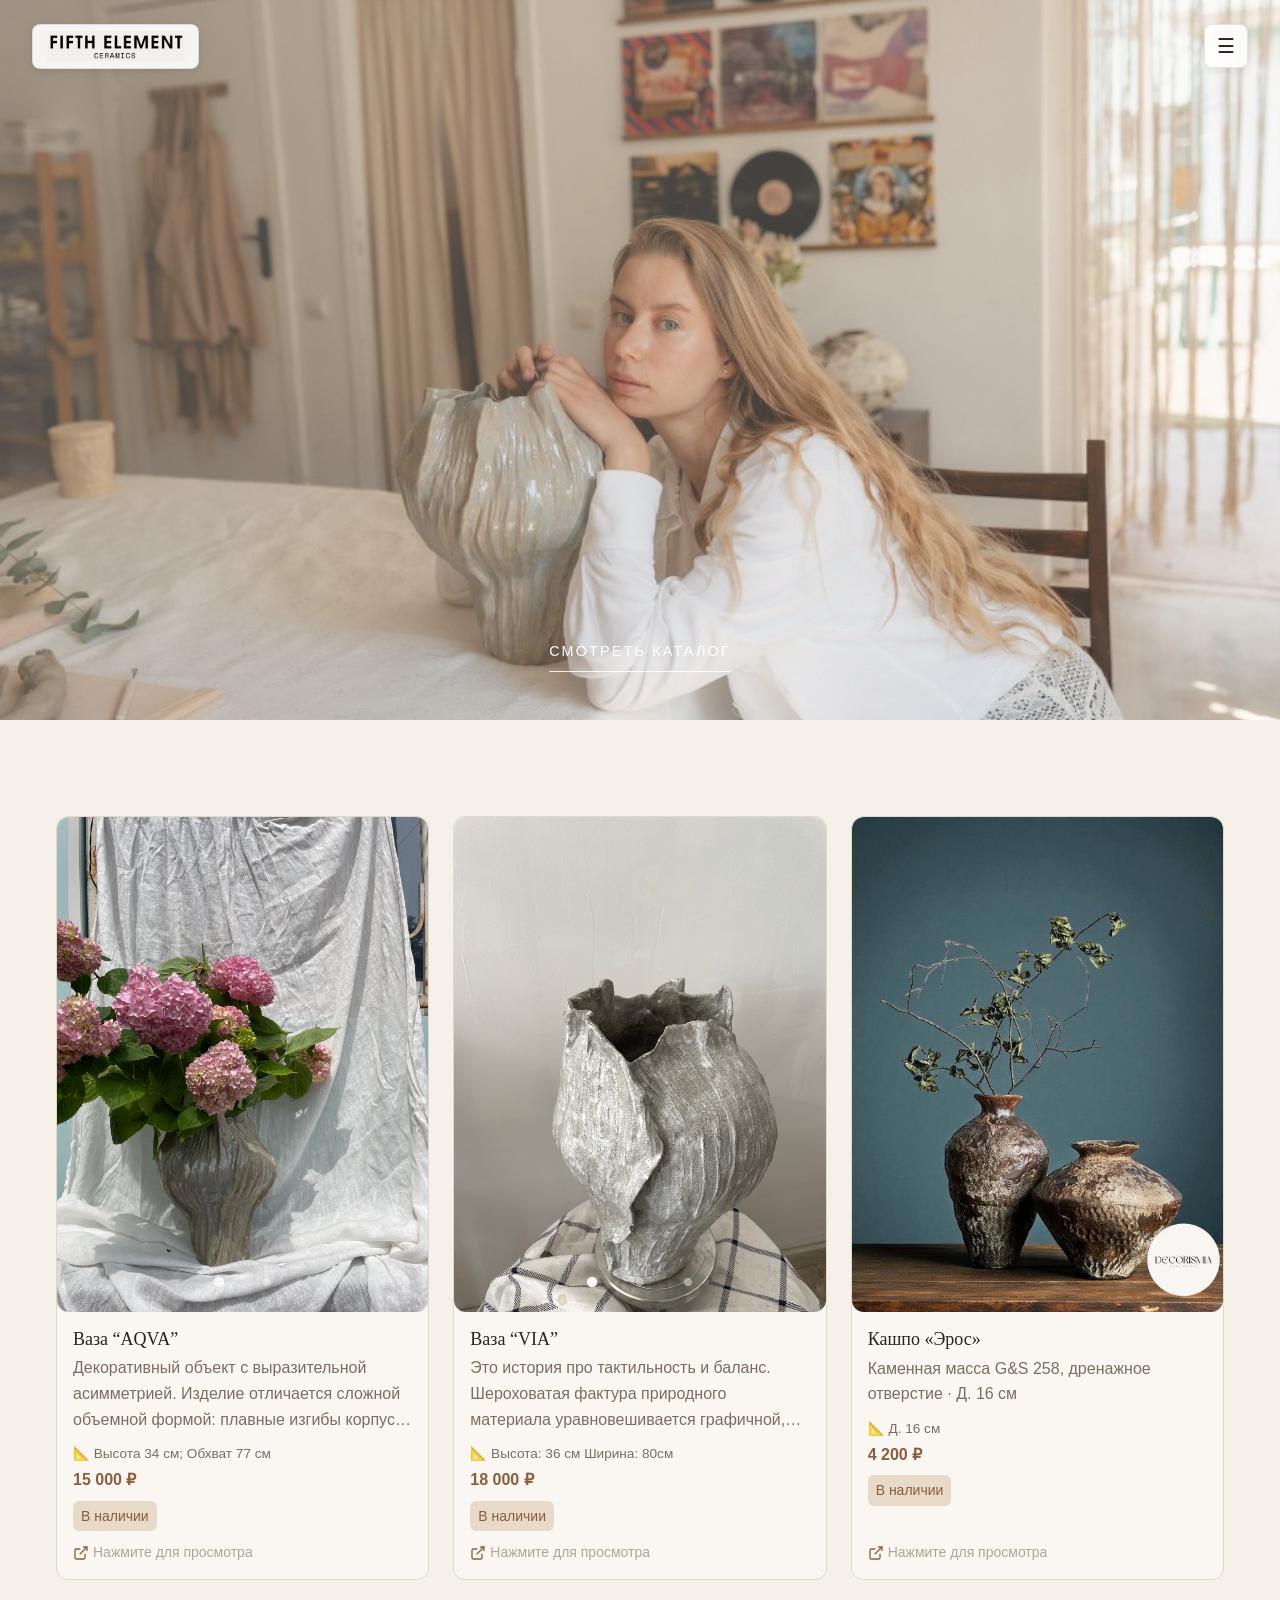
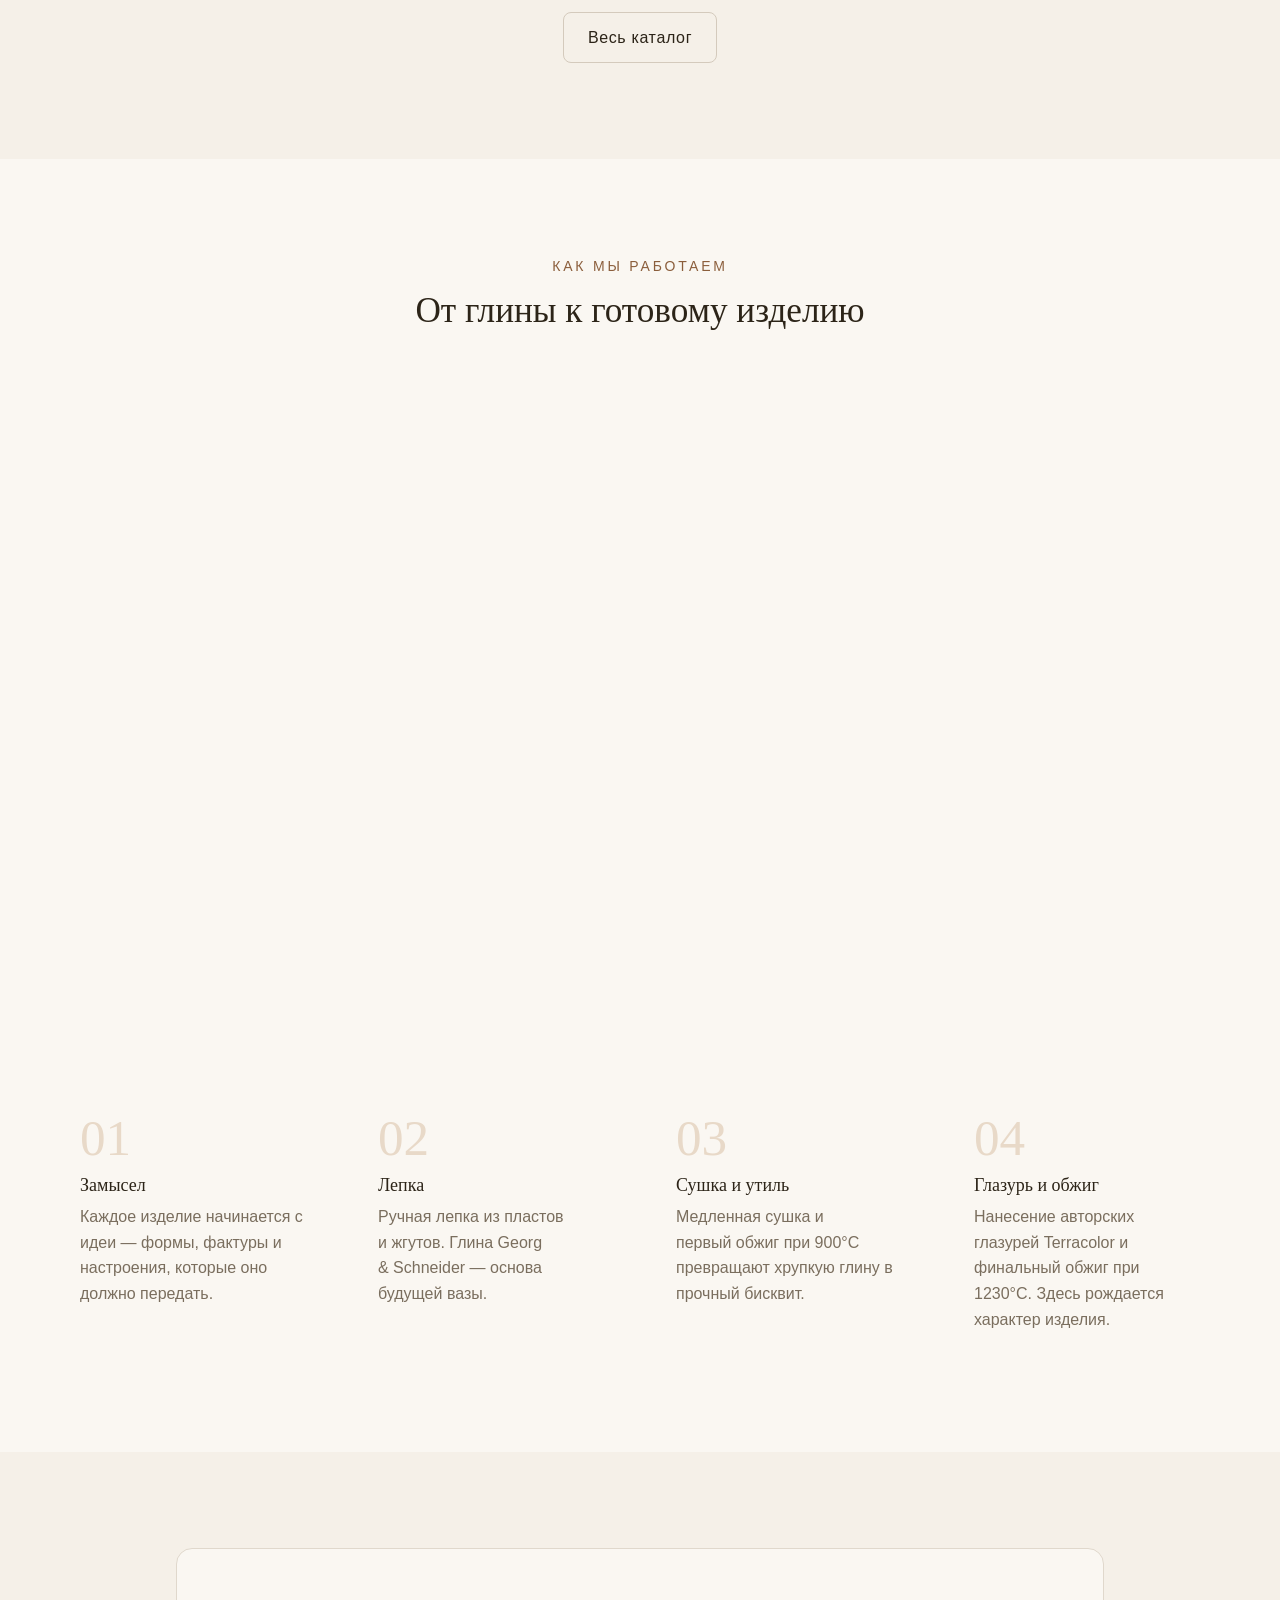
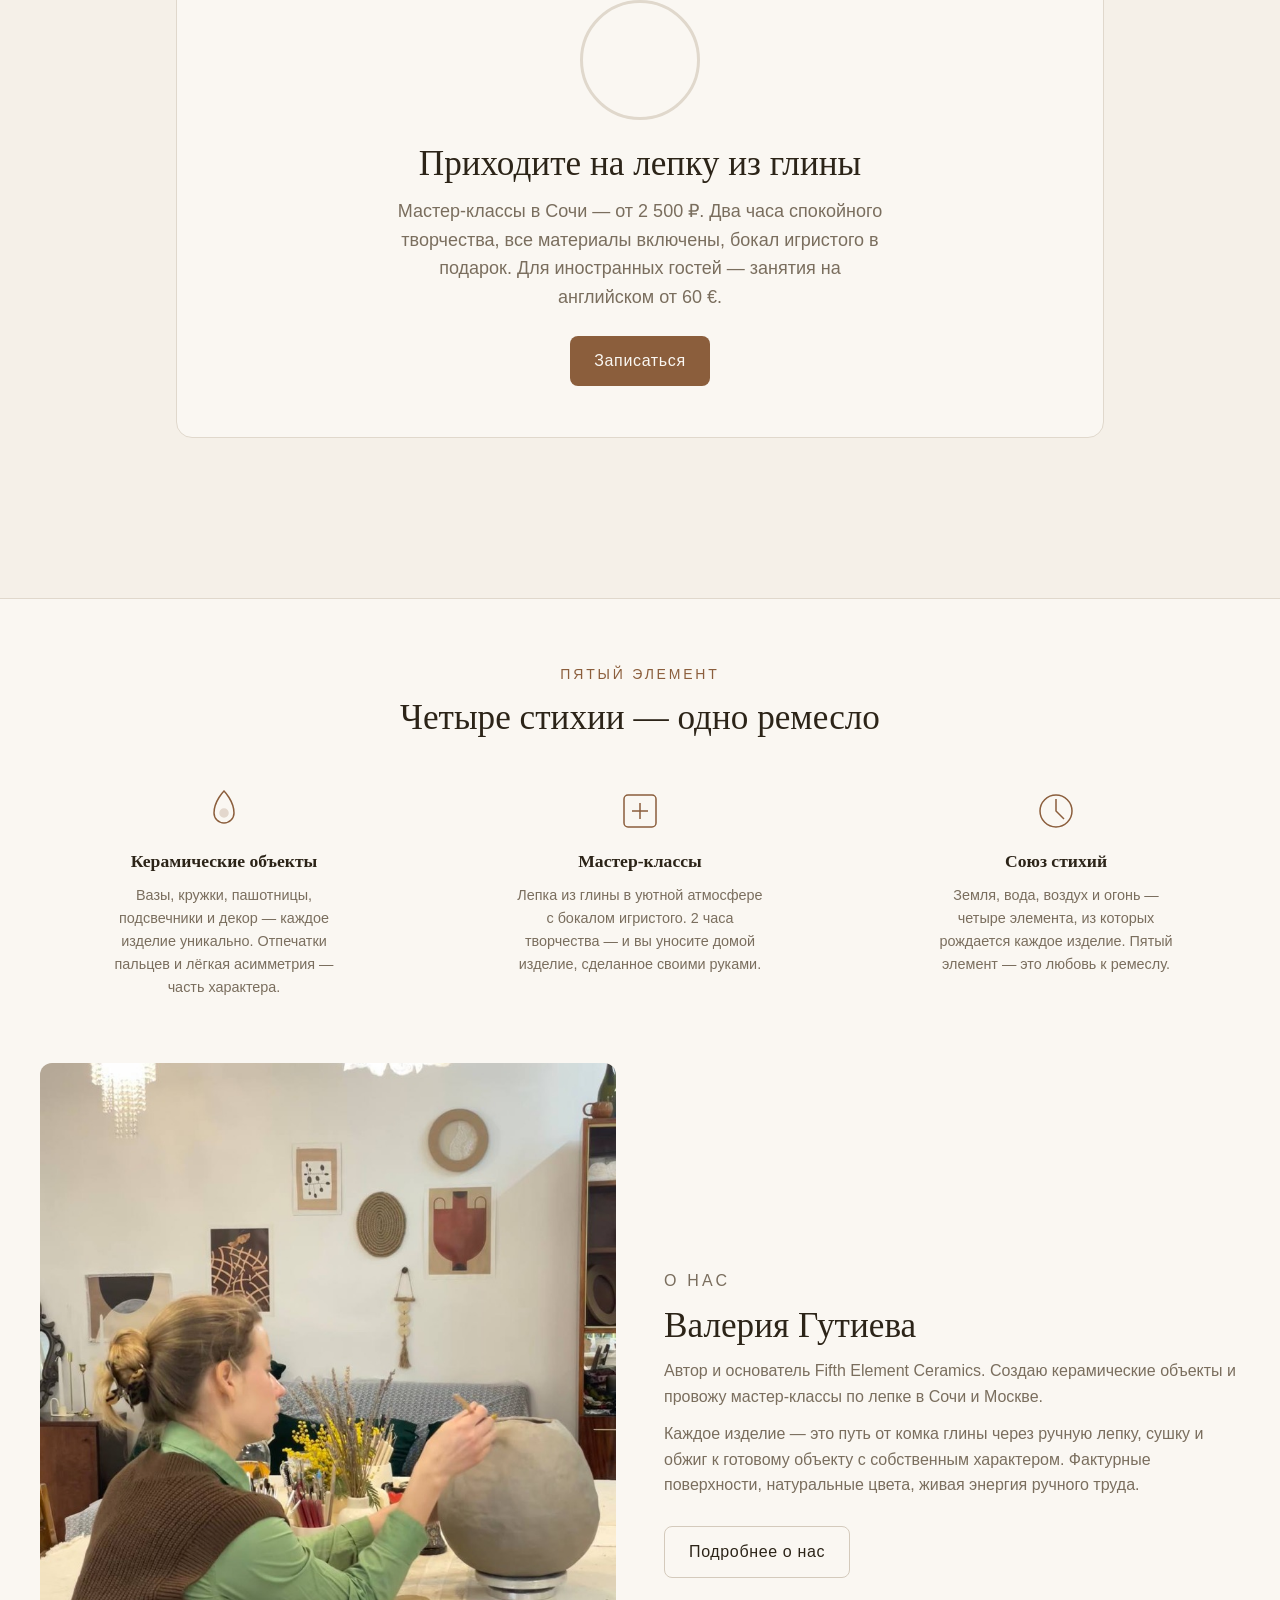
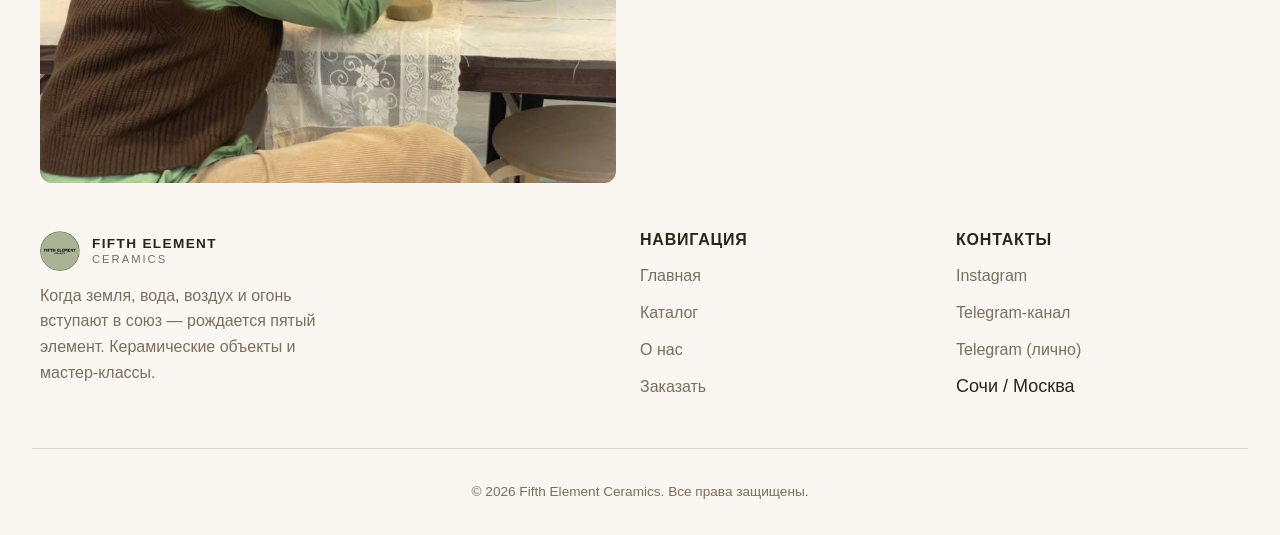
==== commit 54539a3f: "logo" ====
--- a/index.html
+++ b/index.html
@@ -33,6 +33,9 @@
 <body>
   <!-- HEADER -->
   <header class="site-header" id="site-header">
+    <a href="./index.html" class="site-logo" aria-label="Fifth Element Ceramics — на главную">
+      <img src="./assets/logo-fifth-element.png" alt="Fifth Element Ceramics" class="site-logo__img" width="220" height="40" decoding="async">
+    </a>
     <button type="button" class="menu-toggle" aria-label="Открыть меню" aria-controls="fullscreen-menu" aria-expanded="false">☰</button>
   </header>
 
--- a/style.css
+++ b/style.css
@@ -142,9 +142,9 @@
 .site-header {
   display: flex;
   align-items: center;
-  justify-content: flex-end;
+  justify-content: space-between;
   padding: 1.5rem 2rem;
-  position: absolute;
+  position: fixed;
   top: 0;
   left: 0;
   right: 0;
@@ -156,6 +156,11 @@
   backdrop-filter: none !important;
   -webkit-backdrop-filter: none !important;
   z-index: 1000;
+  pointer-events: none;
+}
+
+.site-header > * {
+  pointer-events: auto;
 }
 
 .site-header--scrolled {
@@ -181,6 +186,39 @@
   border-radius: 50%;
   object-fit: cover;
   flex-shrink: 0;
+}
+
+.site-header .site-logo {
+  background: rgba(255, 255, 255, 0.9);
+  border: 1px solid rgba(0, 0, 0, 0.1);
+  border-radius: 8px;
+  padding: 0.4rem 0.85rem;
+  box-shadow: 0 2px 8px rgba(0, 0, 0, 0.1);
+  transition: all 0.3s ease;
+  flex-shrink: 0;
+}
+
+.site-header .site-logo:hover {
+  background: rgba(255, 255, 255, 1);
+  box-shadow: 0 4px 12px rgba(0, 0, 0, 0.15);
+  transform: scale(1.02);
+}
+
+.site-header .site-logo__img {
+  display: block;
+  width: auto;
+  height: clamp(22px, 4vw, 30px);
+  border-radius: 0;
+  object-fit: contain;
+}
+
+[data-theme="dark"] .site-header .site-logo {
+  background: rgba(0, 0, 0, 0.6);
+  border-color: rgba(255, 255, 255, 0.2);
+}
+
+[data-theme="dark"] .site-header .site-logo:hover {
+  background: rgba(0, 0, 0, 0.8);
 }
 
 .site-brand {
@@ -390,6 +428,10 @@
   .site-header {
     padding: 1rem;
     flex-wrap: nowrap;
+  }
+
+  .site-header .site-logo {
+    padding: 0.3rem 0.6rem;
   }
 
   .menu-toggle {
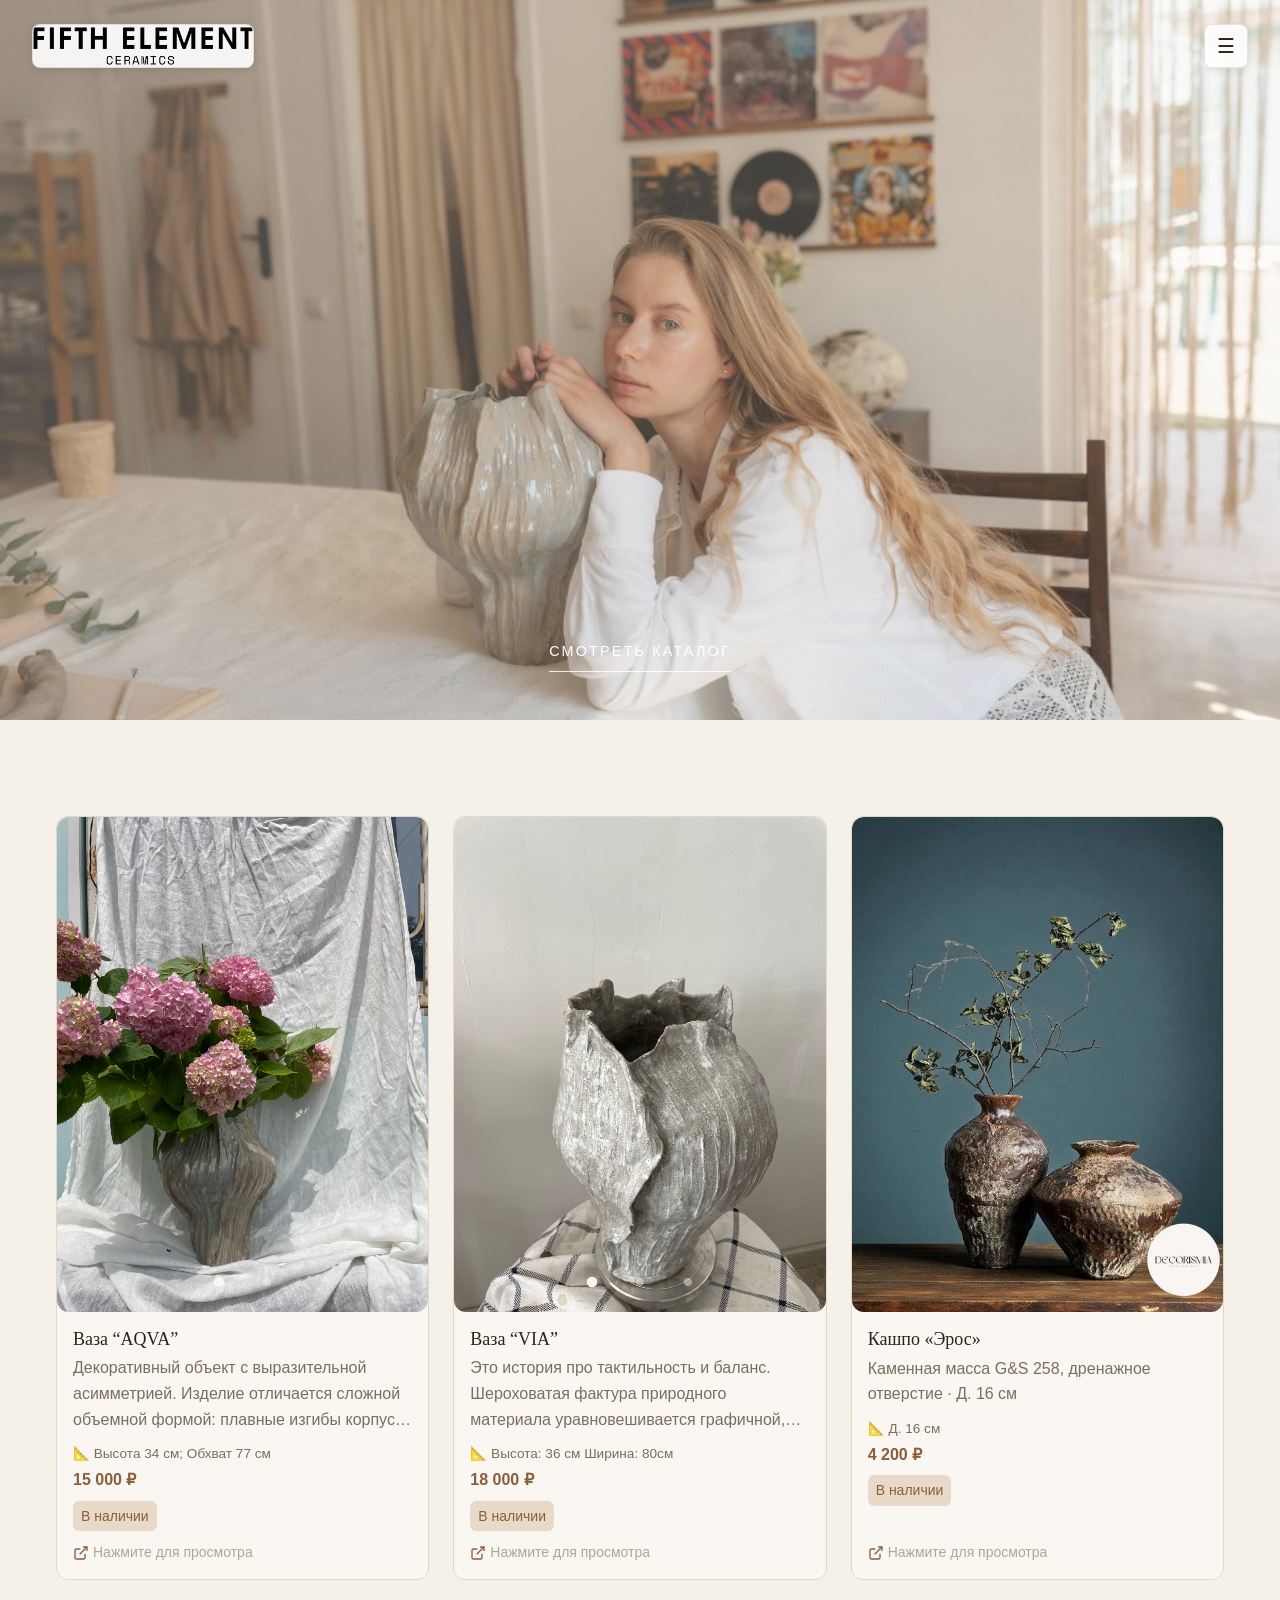
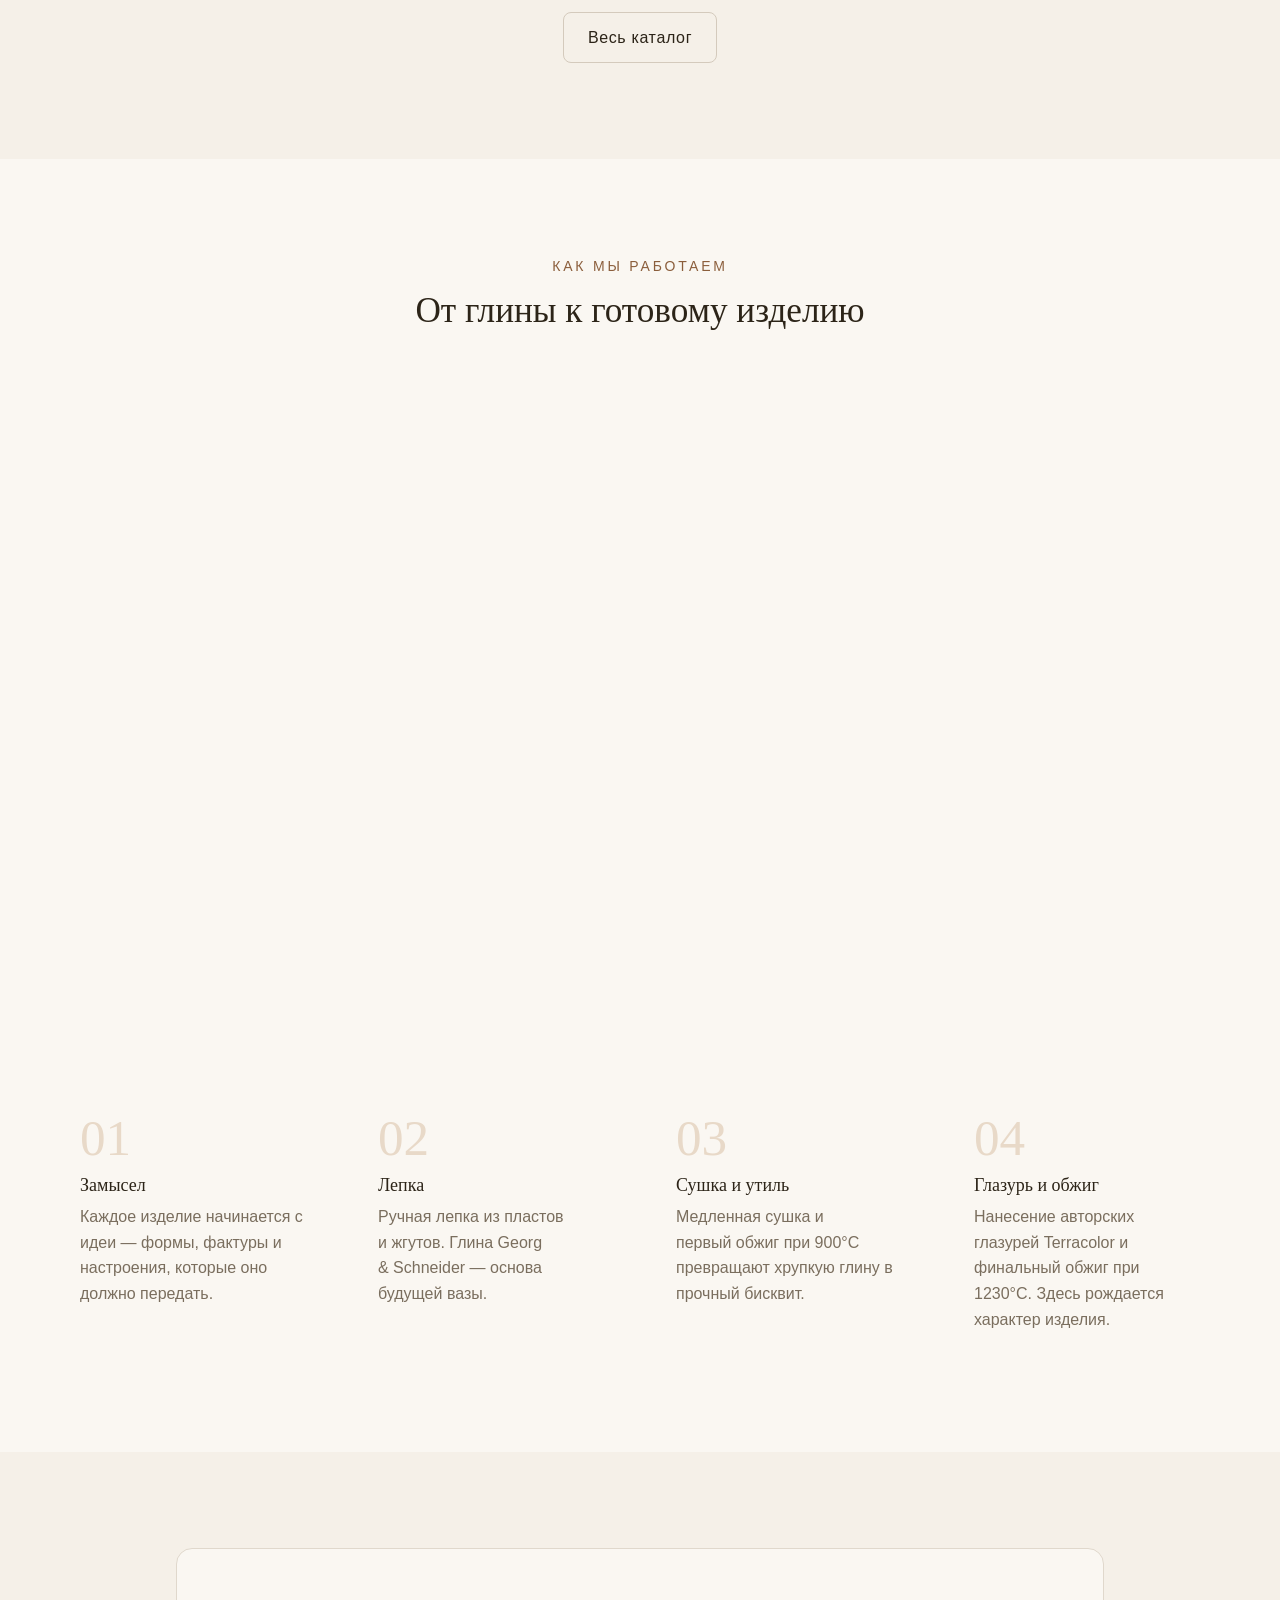
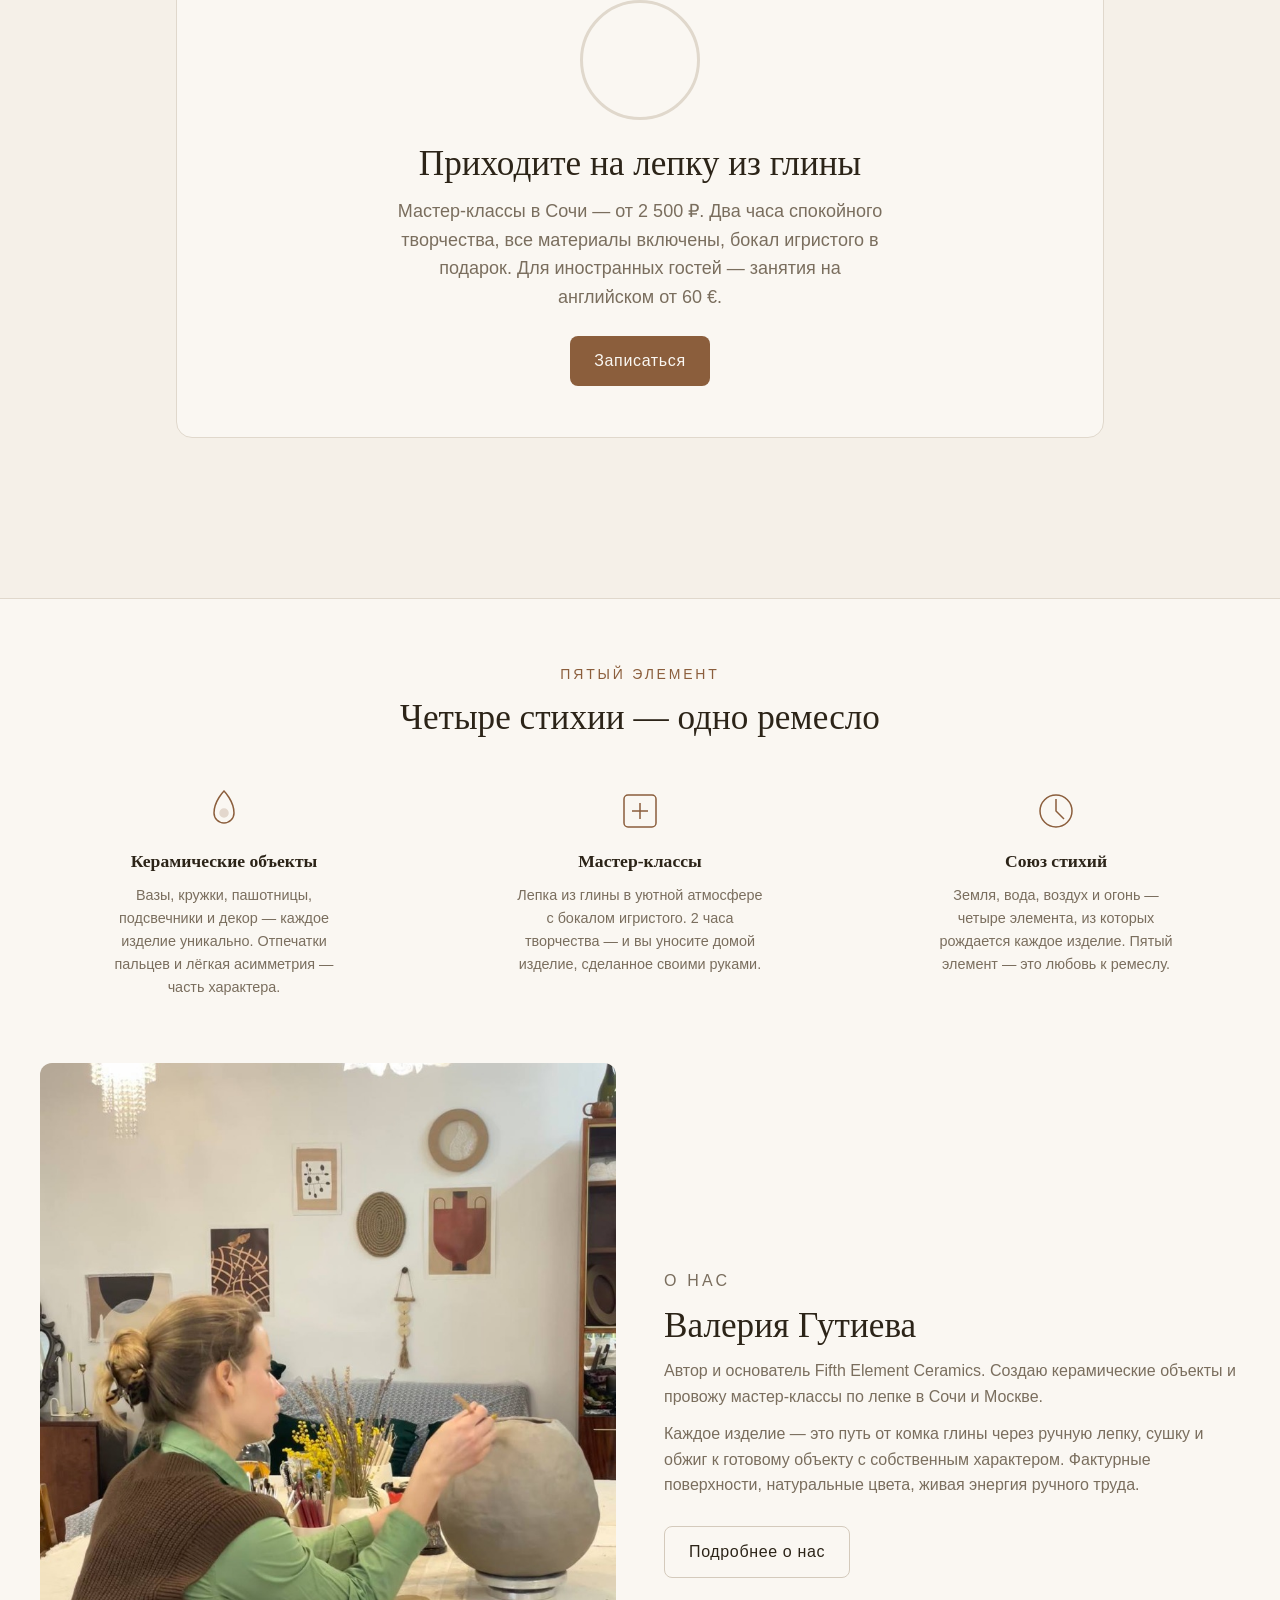
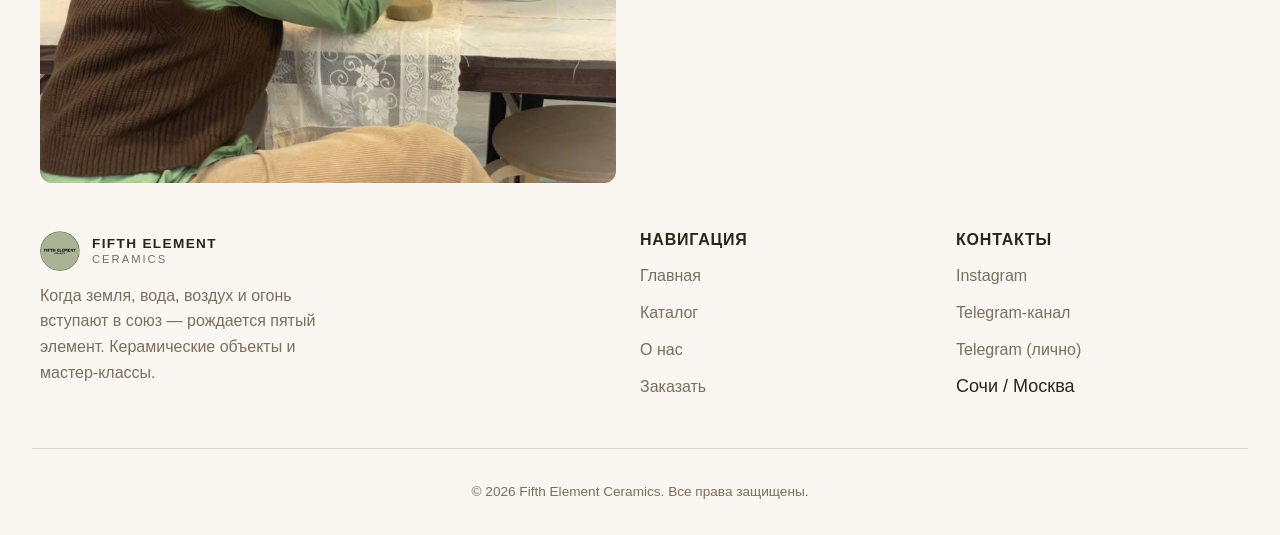
==== commit cc32d489: "logo3" ====
--- a/index.html
+++ b/index.html
@@ -34,7 +34,7 @@
   <!-- HEADER -->
   <header class="site-header" id="site-header">
     <a href="./index.html" class="site-logo" aria-label="Fifth Element Ceramics — на главную">
-      <img src="./assets/logo-fifth-element.png" alt="Fifth Element Ceramics" class="site-logo__img" width="220" height="40" decoding="async">
+      <img src="./assets/logo-fifth-element.png" alt="Fifth Element Ceramics" class="site-logo__img" width="793" height="139" decoding="async">
     </a>
     <button type="button" class="menu-toggle" aria-label="Открыть меню" aria-controls="fullscreen-menu" aria-expanded="false">☰</button>
   </header>
--- a/style.css
+++ b/style.css
@@ -192,22 +192,25 @@
   background: rgba(255, 255, 255, 0.9);
   border: 1px solid rgba(0, 0, 0, 0.1);
   border-radius: 8px;
-  padding: 0.4rem 0.85rem;
+  padding: 0;
+  height: 44px;
   box-shadow: 0 2px 8px rgba(0, 0, 0, 0.1);
   transition: all 0.3s ease;
   flex-shrink: 0;
+  overflow: hidden;
 }
 
 .site-header .site-logo:hover {
   background: rgba(255, 255, 255, 1);
   box-shadow: 0 4px 12px rgba(0, 0, 0, 0.15);
-  transform: scale(1.02);
+  transform: scale(1.05);
 }
 
 .site-header .site-logo__img {
   display: block;
+  height: 44px;
   width: auto;
-  height: clamp(22px, 4vw, 30px);
+  max-width: min(48vw, 220px);
   border-radius: 0;
   object-fit: contain;
 }
@@ -431,7 +434,12 @@
   }
 
   .site-header .site-logo {
-    padding: 0.3rem 0.6rem;
+    height: 44px;
+  }
+
+  .site-header .site-logo__img {
+    height: 44px;
+    max-width: min(42vw, 180px);
   }
 
   .menu-toggle {
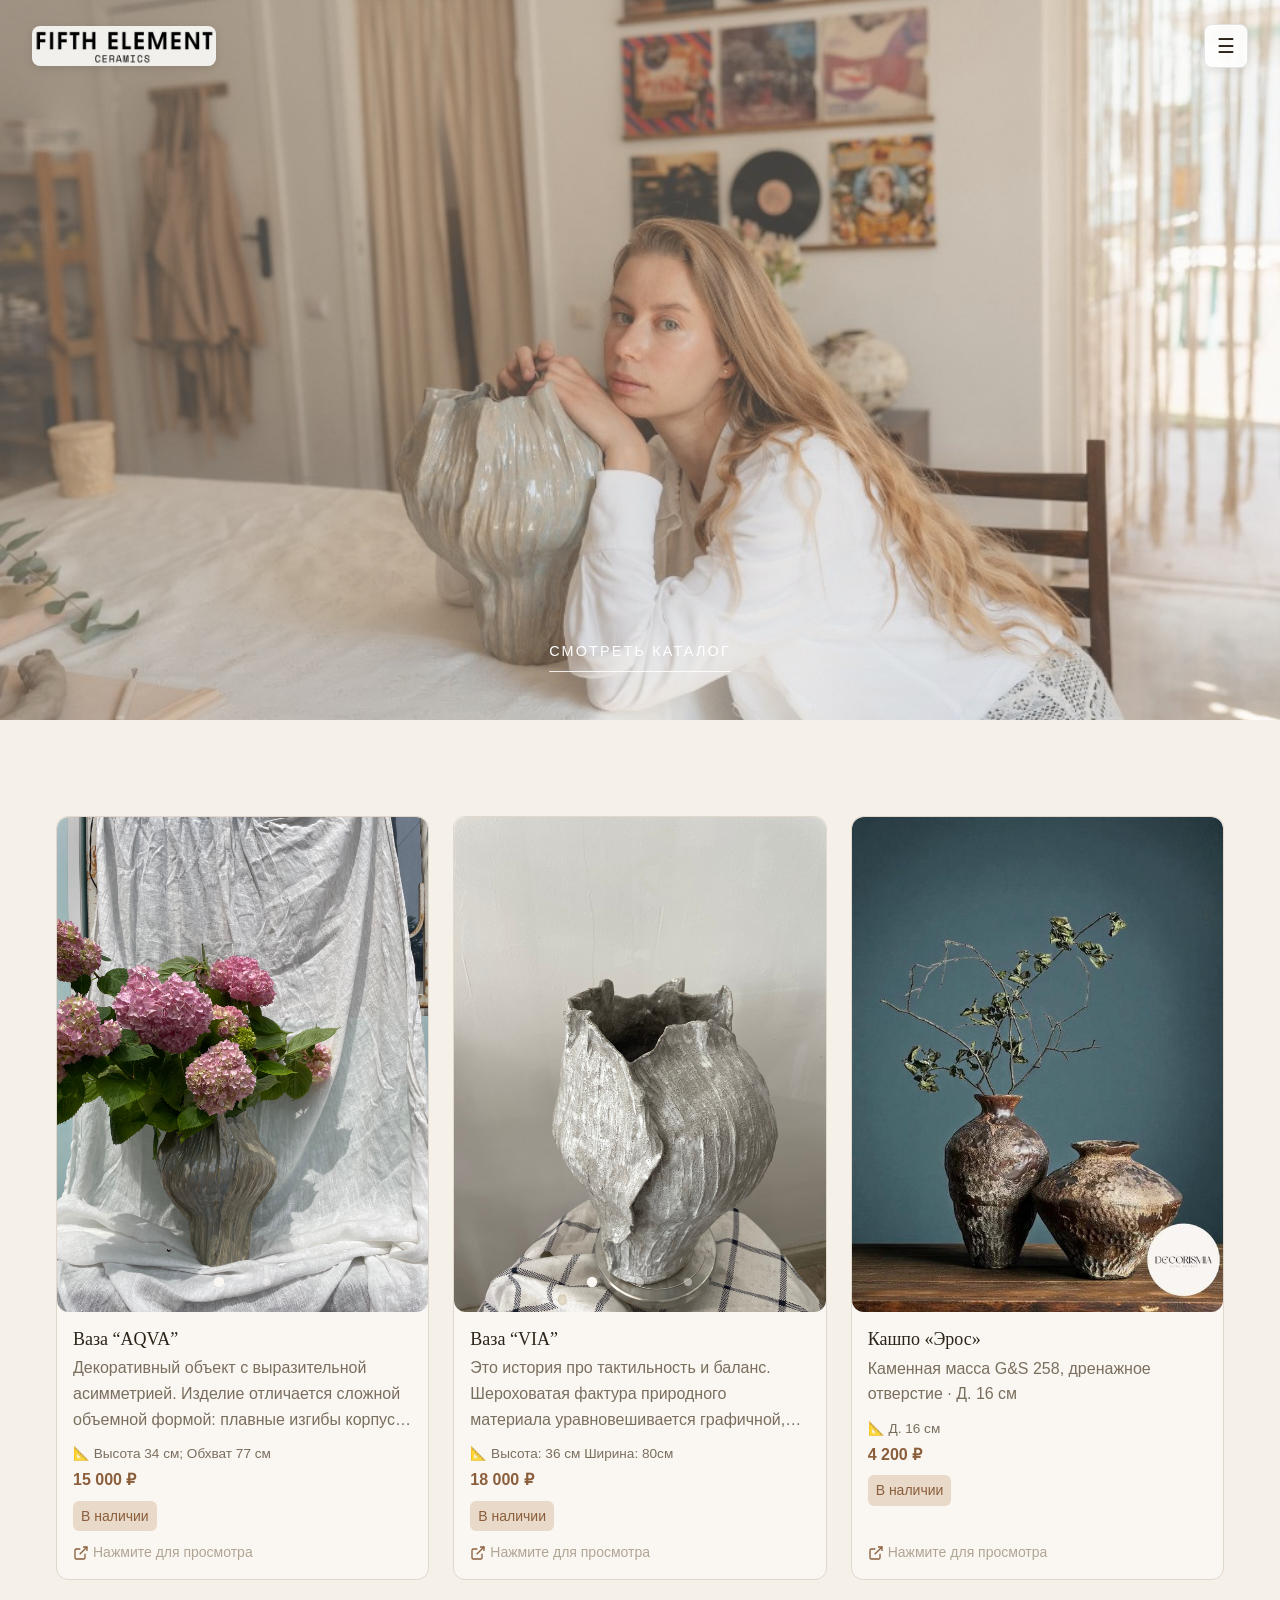
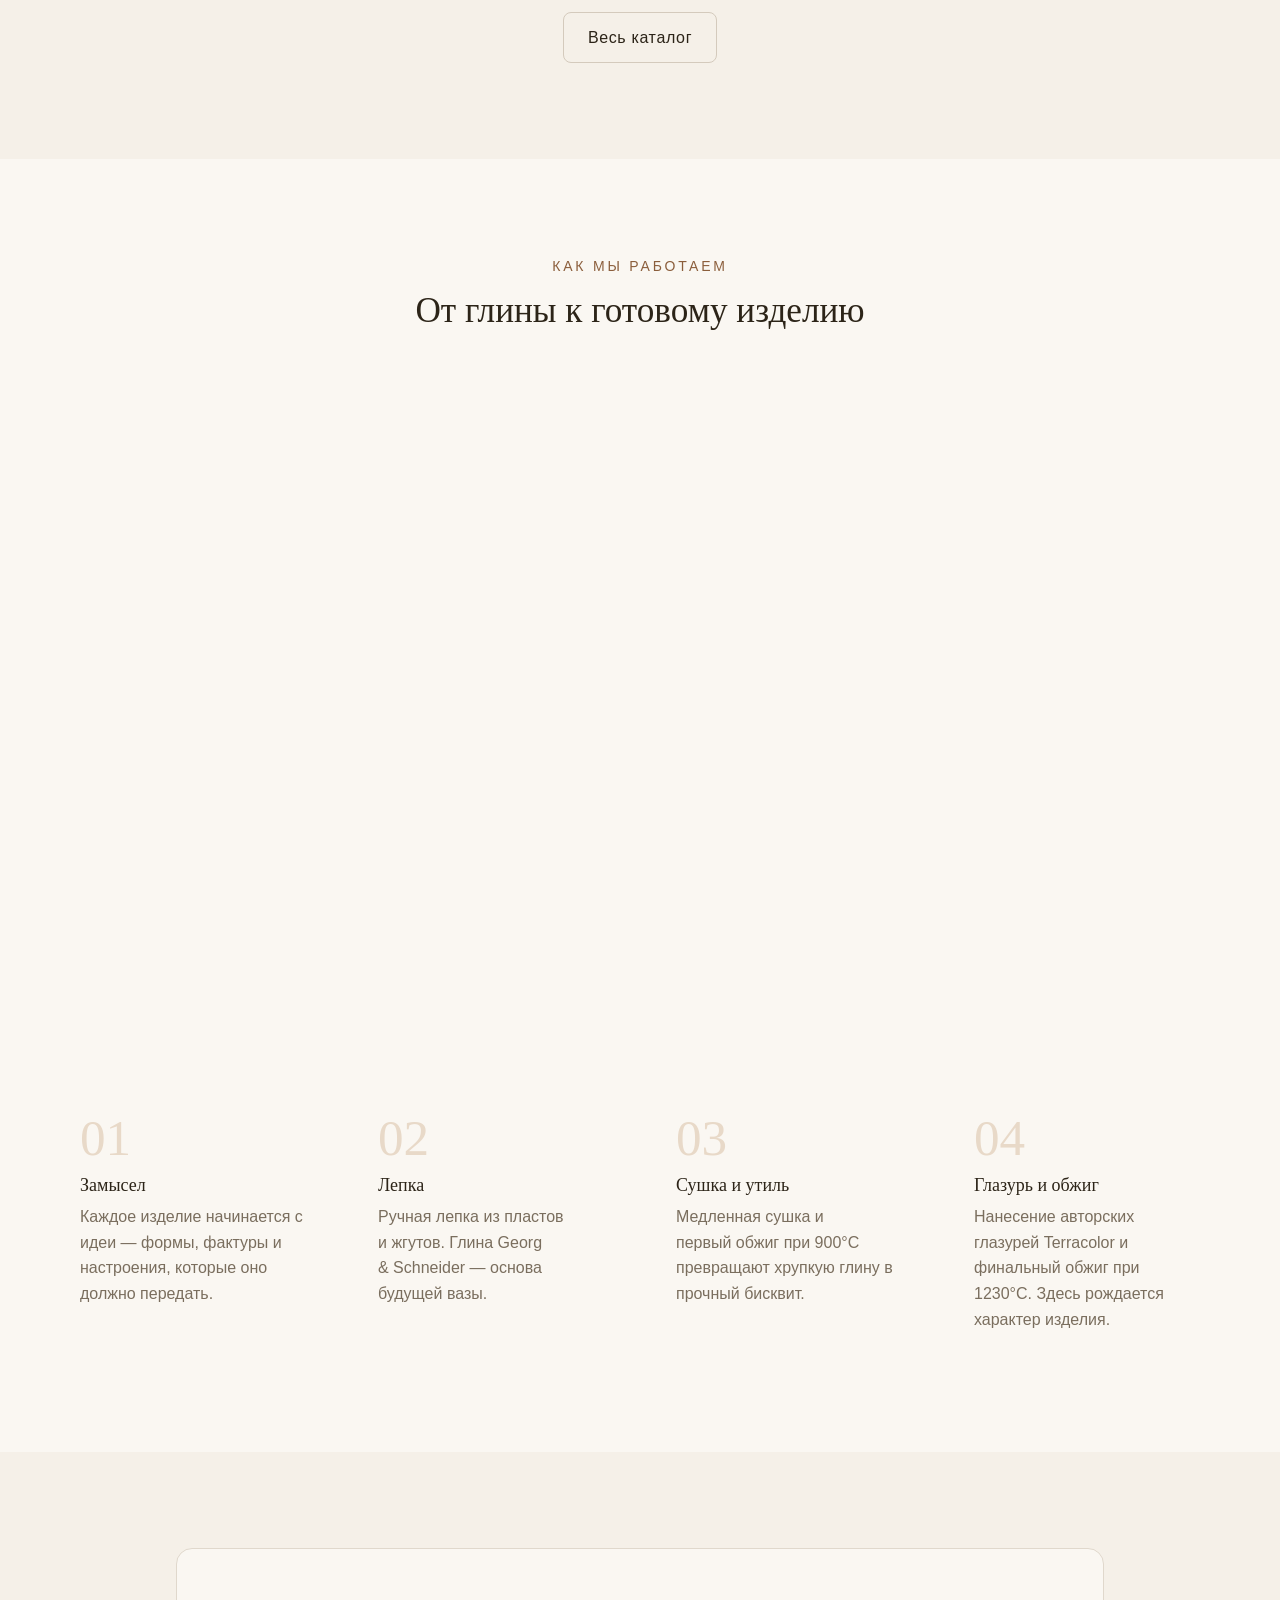
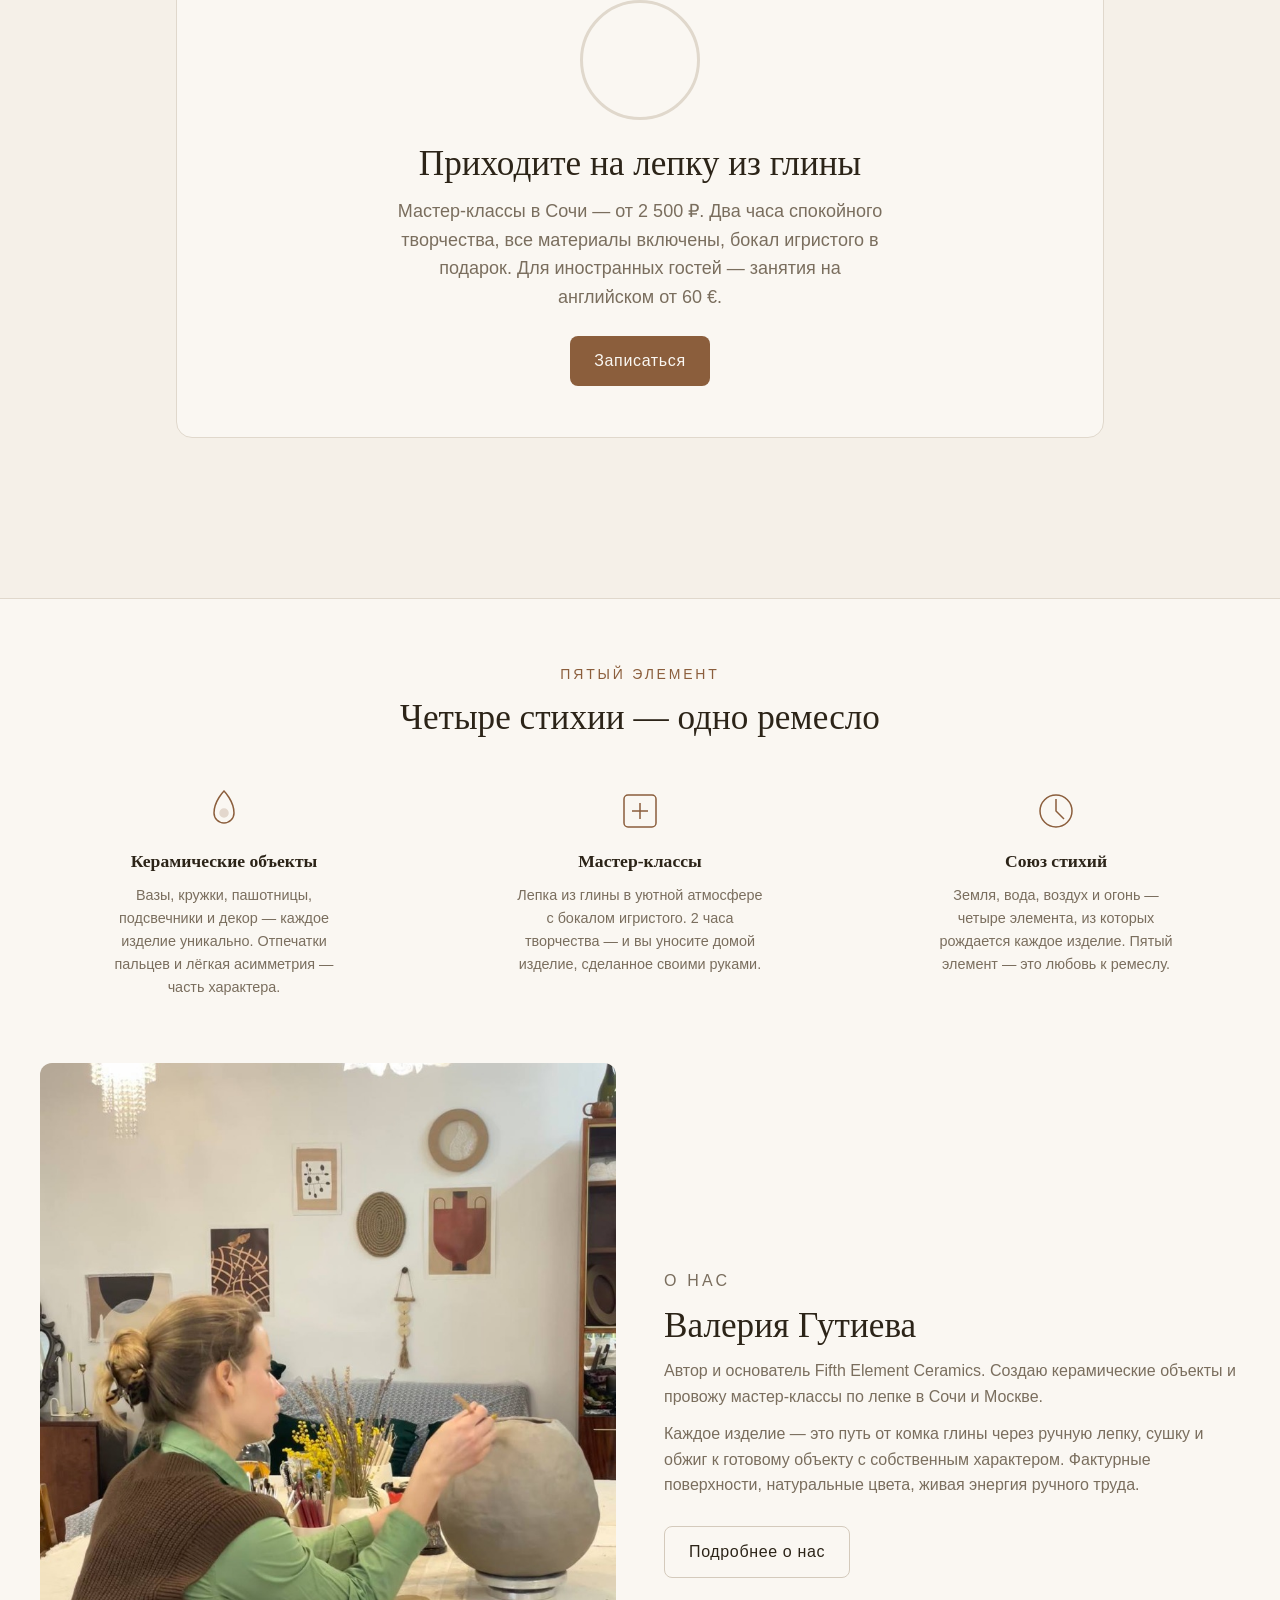
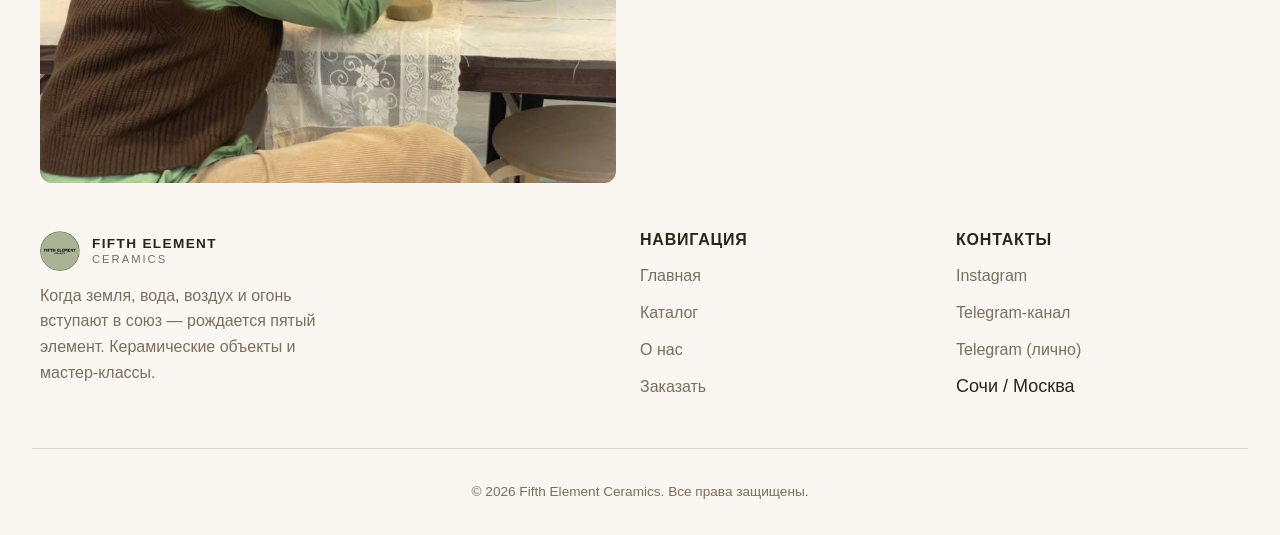
==== commit 9ec48fc1: "logo4" ====
--- a/index.html
+++ b/index.html
@@ -34,7 +34,7 @@
   <!-- HEADER -->
   <header class="site-header" id="site-header">
     <a href="./index.html" class="site-logo" aria-label="Fifth Element Ceramics — на главную">
-      <img src="./assets/logo-fifth-element.png" alt="Fifth Element Ceramics" class="site-logo__img" width="793" height="139" decoding="async">
+      <img src="./assets/logo-fifth-element.png" alt="Fifth Element Ceramics" class="site-logo__img" width="828" height="180" decoding="async">
     </a>
     <button type="button" class="menu-toggle" aria-label="Открыть меню" aria-controls="fullscreen-menu" aria-expanded="false">☰</button>
   </header>
--- a/style.css
+++ b/style.css
@@ -189,39 +189,38 @@
 }
 
 .site-header .site-logo {
-  background: rgba(255, 255, 255, 0.9);
-  border: 1px solid rgba(0, 0, 0, 0.1);
+  display: block;
+  padding: 0;
+  line-height: 0;
+  background: none;
+  border: none;
   border-radius: 8px;
-  padding: 0;
-  height: 44px;
   box-shadow: 0 2px 8px rgba(0, 0, 0, 0.1);
   transition: all 0.3s ease;
   flex-shrink: 0;
-  overflow: hidden;
 }
 
 .site-header .site-logo:hover {
-  background: rgba(255, 255, 255, 1);
   box-shadow: 0 4px 12px rgba(0, 0, 0, 0.15);
   transform: scale(1.05);
 }
 
 .site-header .site-logo__img {
   display: block;
-  height: 44px;
   width: auto;
-  max-width: min(48vw, 220px);
-  border-radius: 0;
-  object-fit: contain;
+  height: clamp(28px, 4.8vw, 40px);
+  aspect-ratio: 828 / 180;
+  border-radius: 8px;
+  object-fit: fill;
 }
 
 [data-theme="dark"] .site-header .site-logo {
-  background: rgba(0, 0, 0, 0.6);
-  border-color: rgba(255, 255, 255, 0.2);
+  background: none;
+  border: none;
 }
 
 [data-theme="dark"] .site-header .site-logo:hover {
-  background: rgba(0, 0, 0, 0.8);
+  background: none;
 }
 
 .site-brand {
@@ -433,13 +432,8 @@
     flex-wrap: nowrap;
   }
 
-  .site-header .site-logo {
-    height: 44px;
-  }
-
   .site-header .site-logo__img {
-    height: 44px;
-    max-width: min(42vw, 180px);
+    height: clamp(26px, 7vw, 36px);
   }
 
   .menu-toggle {
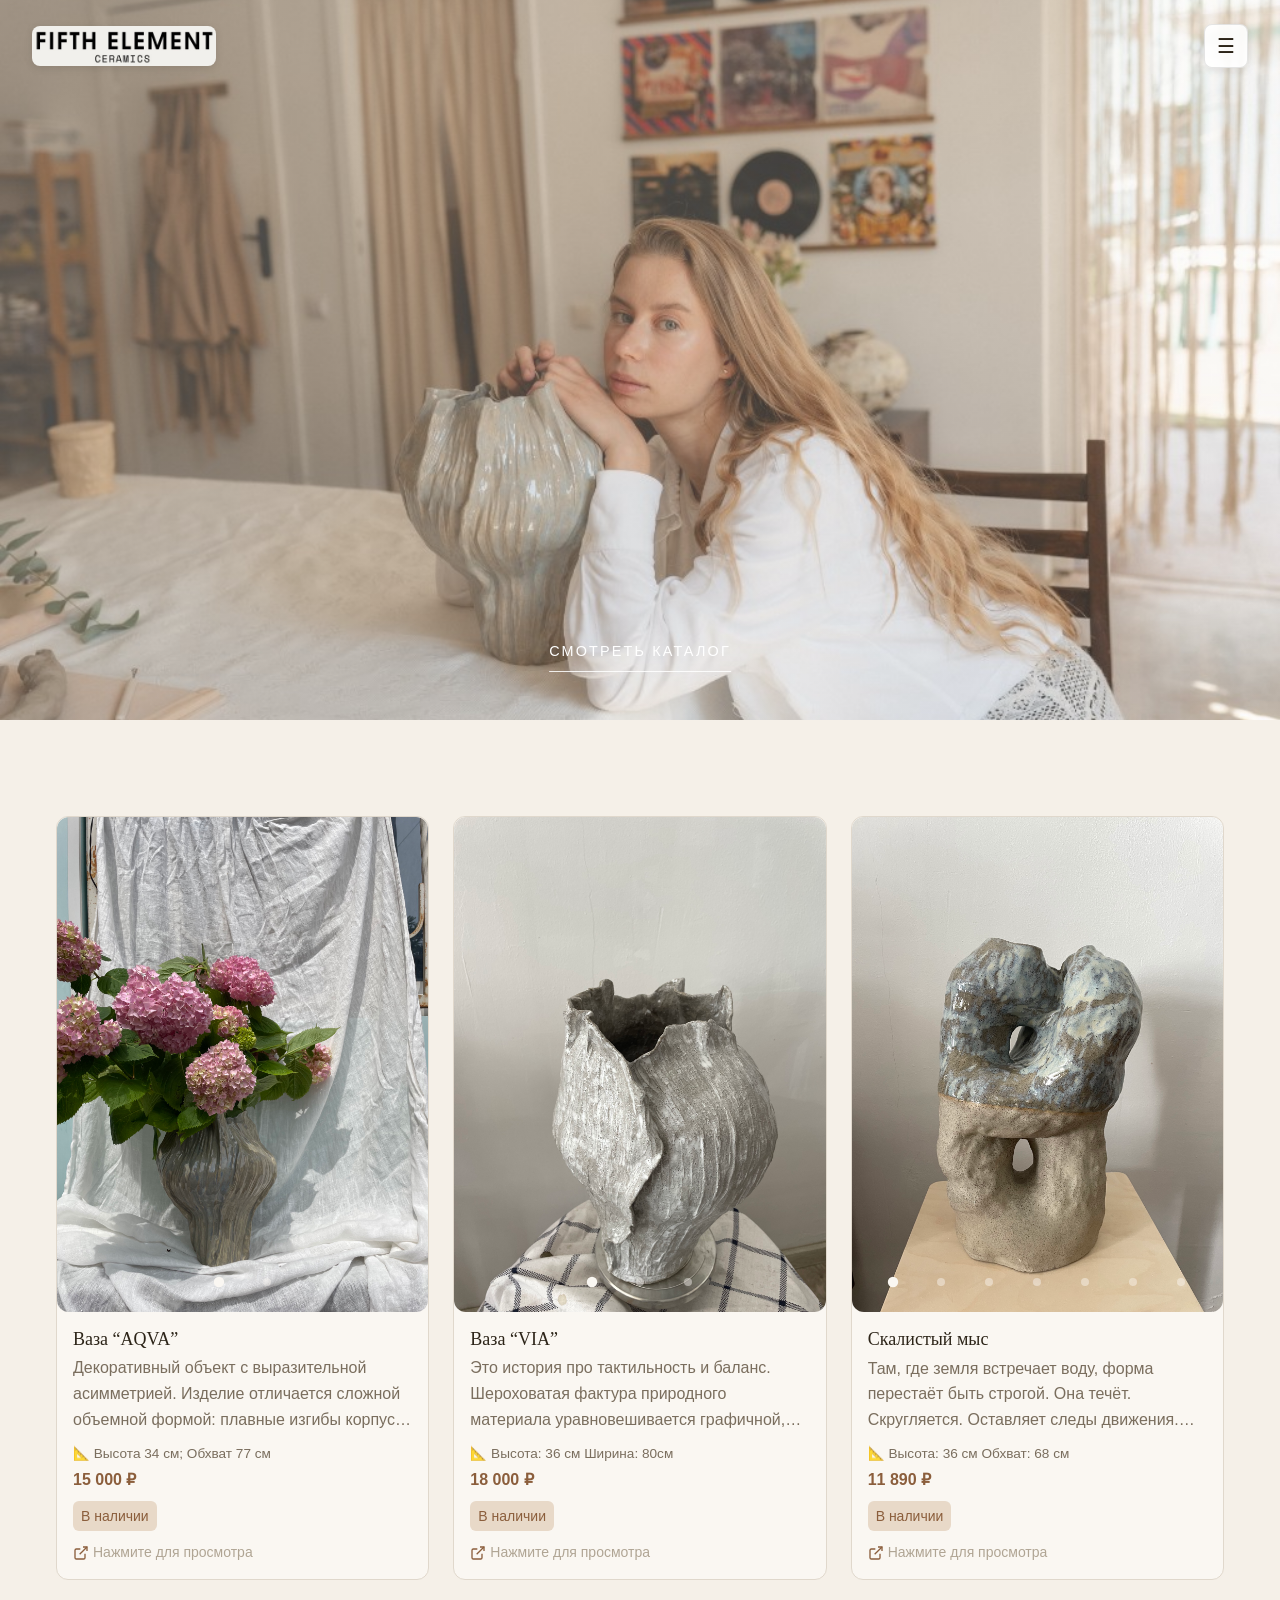
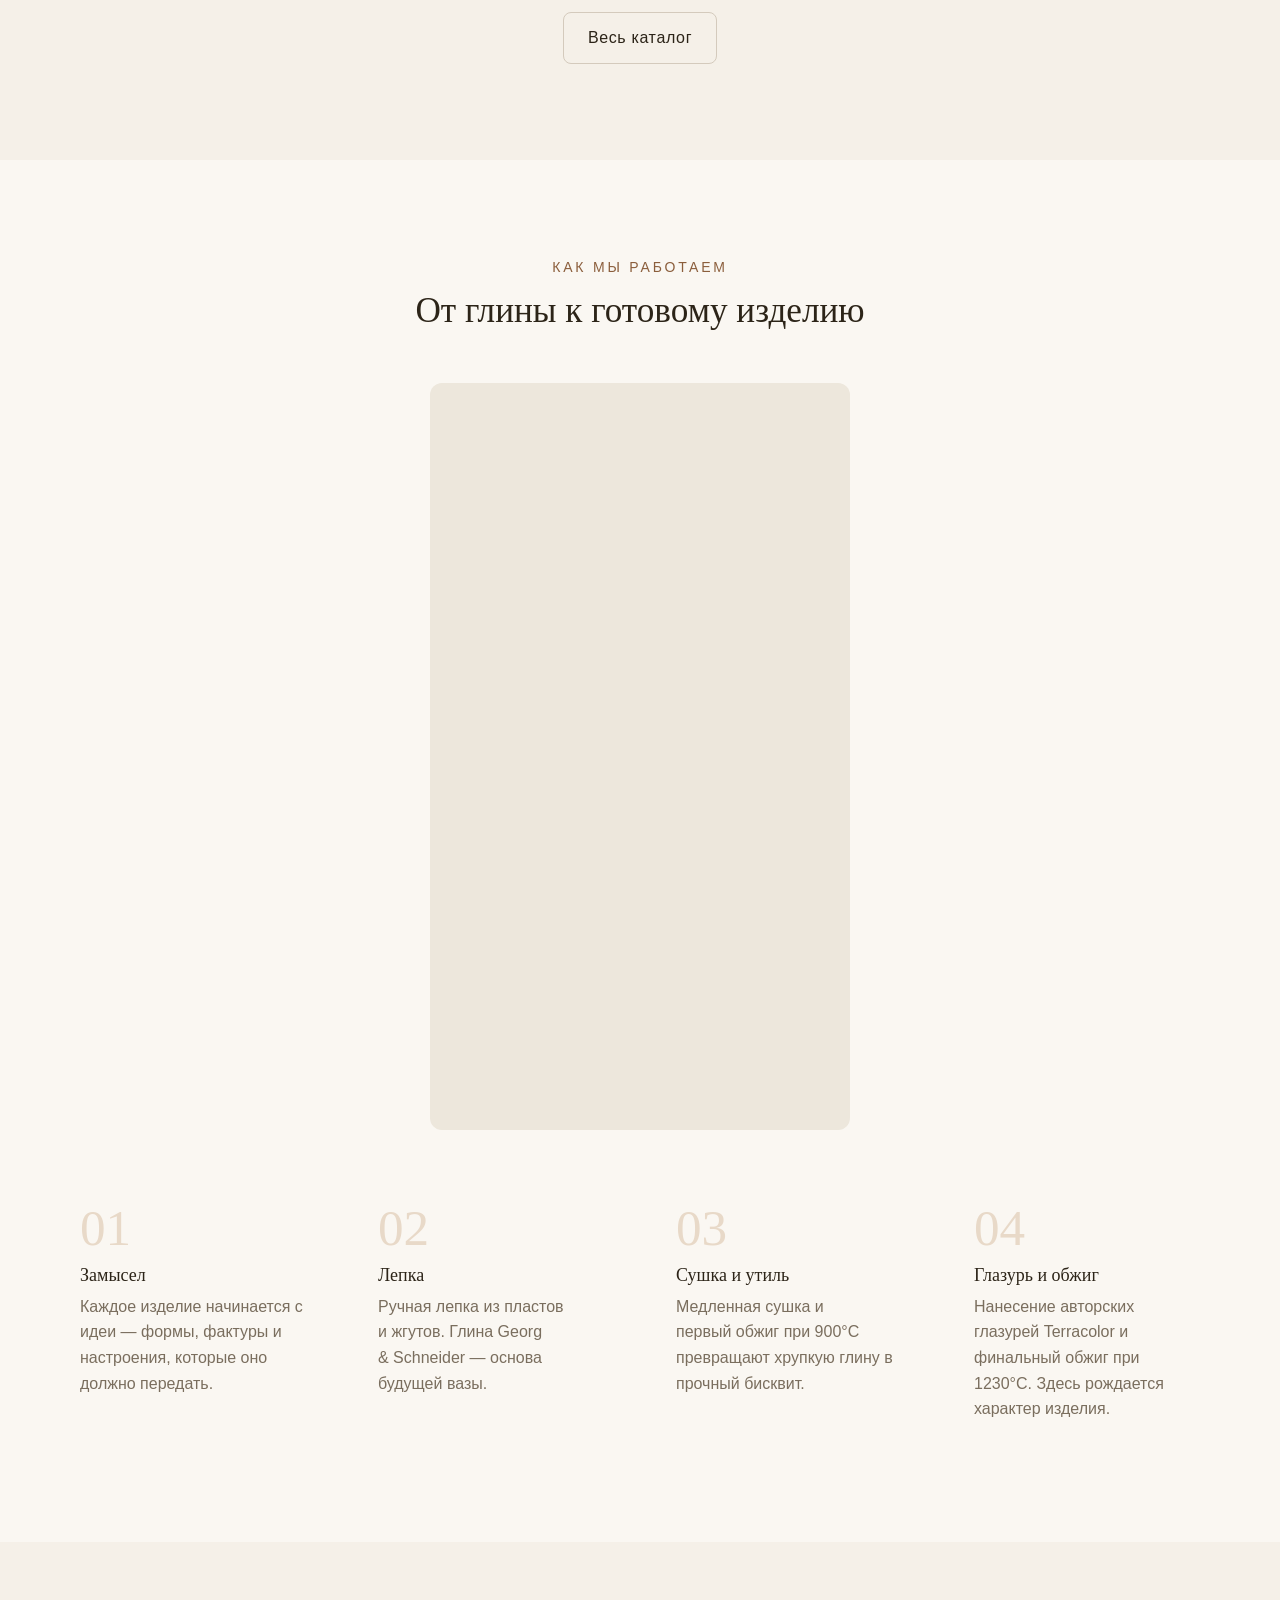
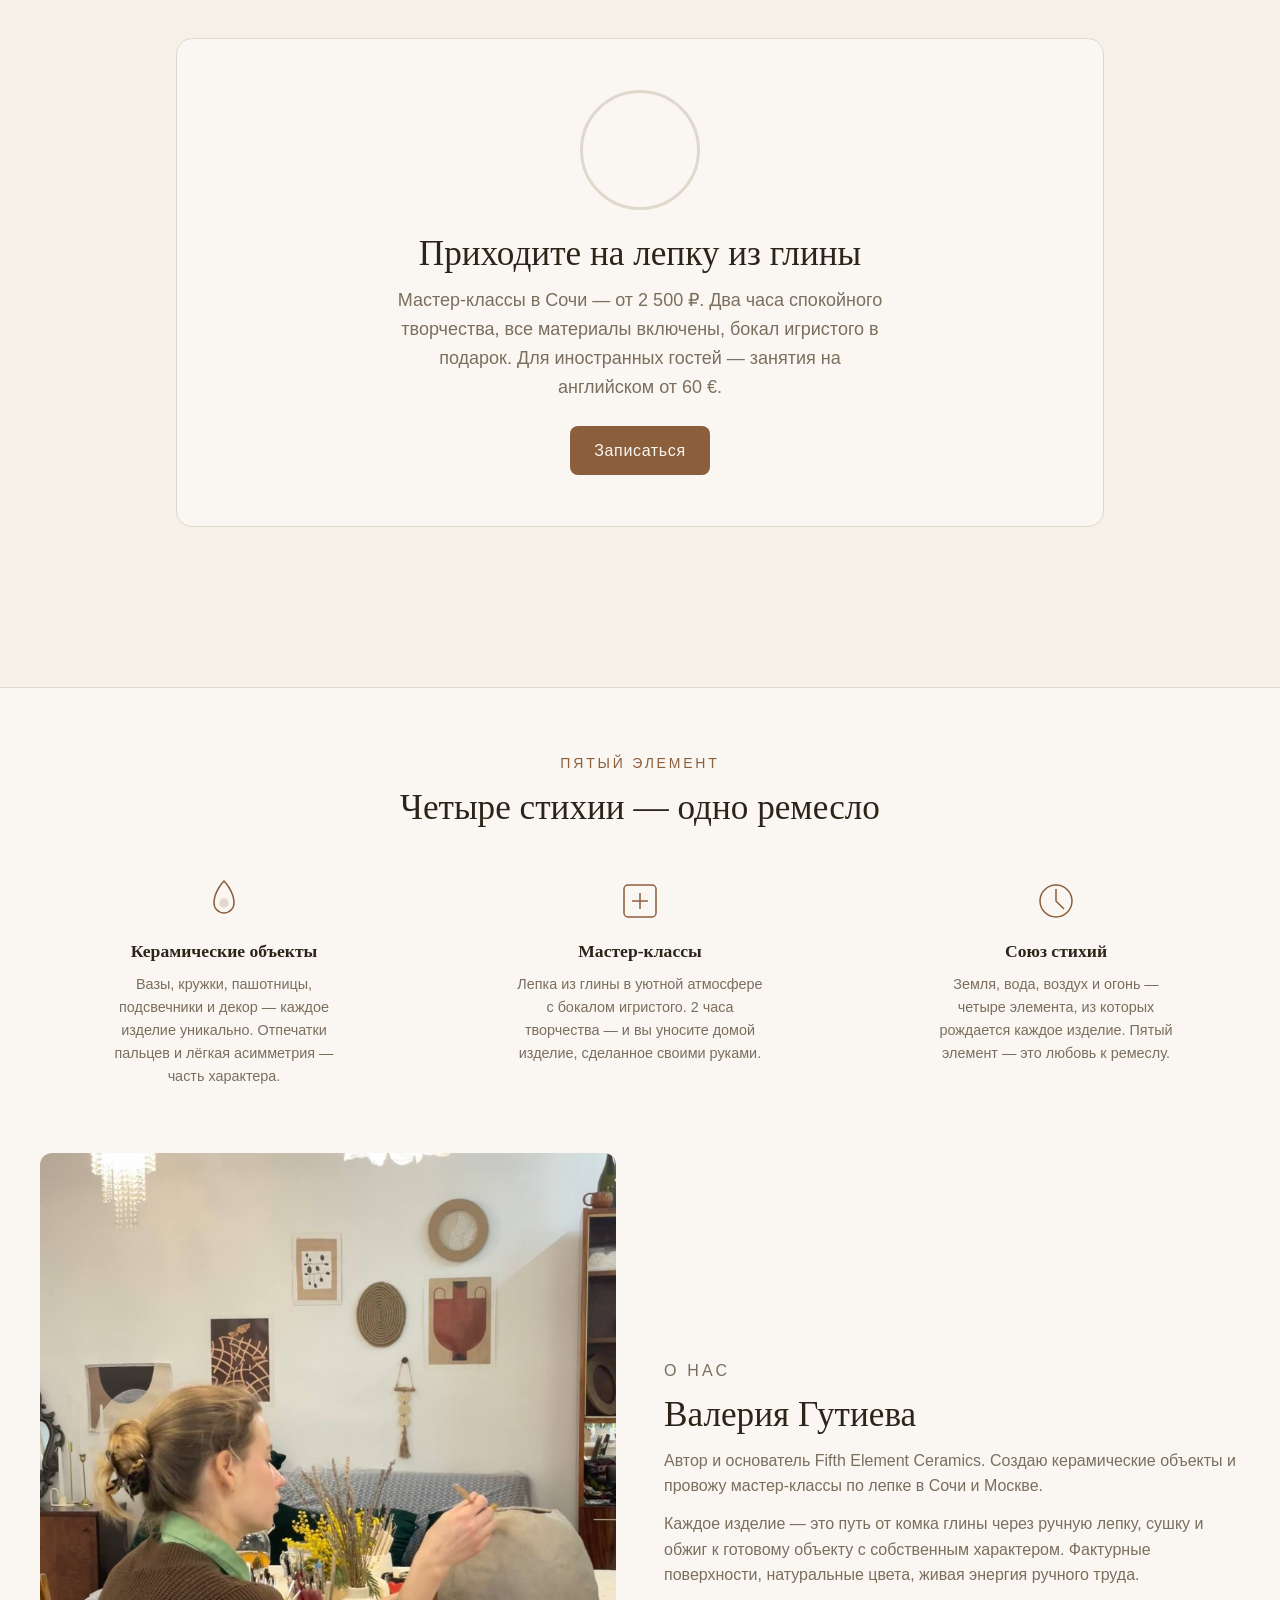
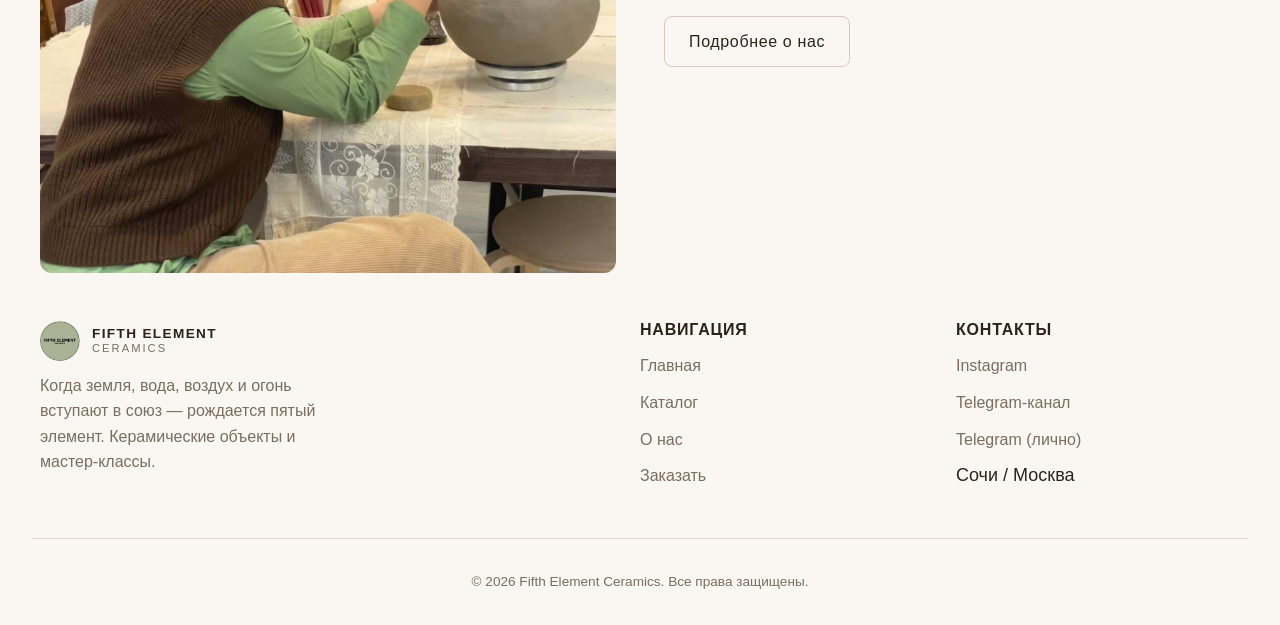
==== commit defd34bc: "video 2" ====
--- a/index.html
+++ b/index.html
@@ -80,9 +80,9 @@
           <p class="section-tag">Как мы работаем</p>
           <h2 class="section-title">От глины к готовому изделию</h2>
         </div>
-        <div class="process-video-block scale-in">
-          <video autoplay muted loop playsinline preload="metadata" class="process-showcase-video" width="1280" height="720">
-            <source src="./assets/process-video.mp4" type="video/mp4">
+        <div class="process-video-block process-video-block--portrait scale-in">
+          <video autoplay muted loop playsinline preload="metadata" class="process-showcase-video" width="1080" height="1920">
+            <source src="./assets/about-video.mp4" type="video/mp4">
           </video>
         </div>
         <div class="process-steps">
--- a/style.css
+++ b/style.css
@@ -1008,6 +1008,12 @@
   aspect-ratio: 16/9;
 }
 
+.process-video-block--portrait {
+  max-width: min(420px, 100%);
+  aspect-ratio: 9 / 16;
+  background: var(--color-surface-offset);
+}
+
 .process-showcase-video {
   width: 100%;
   height: 100%;
@@ -1358,6 +1364,25 @@
   object-fit: cover;
   border-radius: var(--radius-lg);
   margin-bottom: var(--space-8);
+}
+
+.about-video-block {
+  max-width: min(420px, 100%);
+  margin-inline: auto;
+  margin-bottom: var(--space-10);
+  border-radius: var(--radius-lg);
+  overflow: hidden;
+  aspect-ratio: 9 / 16;
+  background: var(--color-surface-offset);
+}
+
+.about-showcase-video {
+  width: 100%;
+  height: 100%;
+  max-width: none;
+  object-fit: cover;
+  object-position: center;
+  display: block;
 }
 
 .about-content {
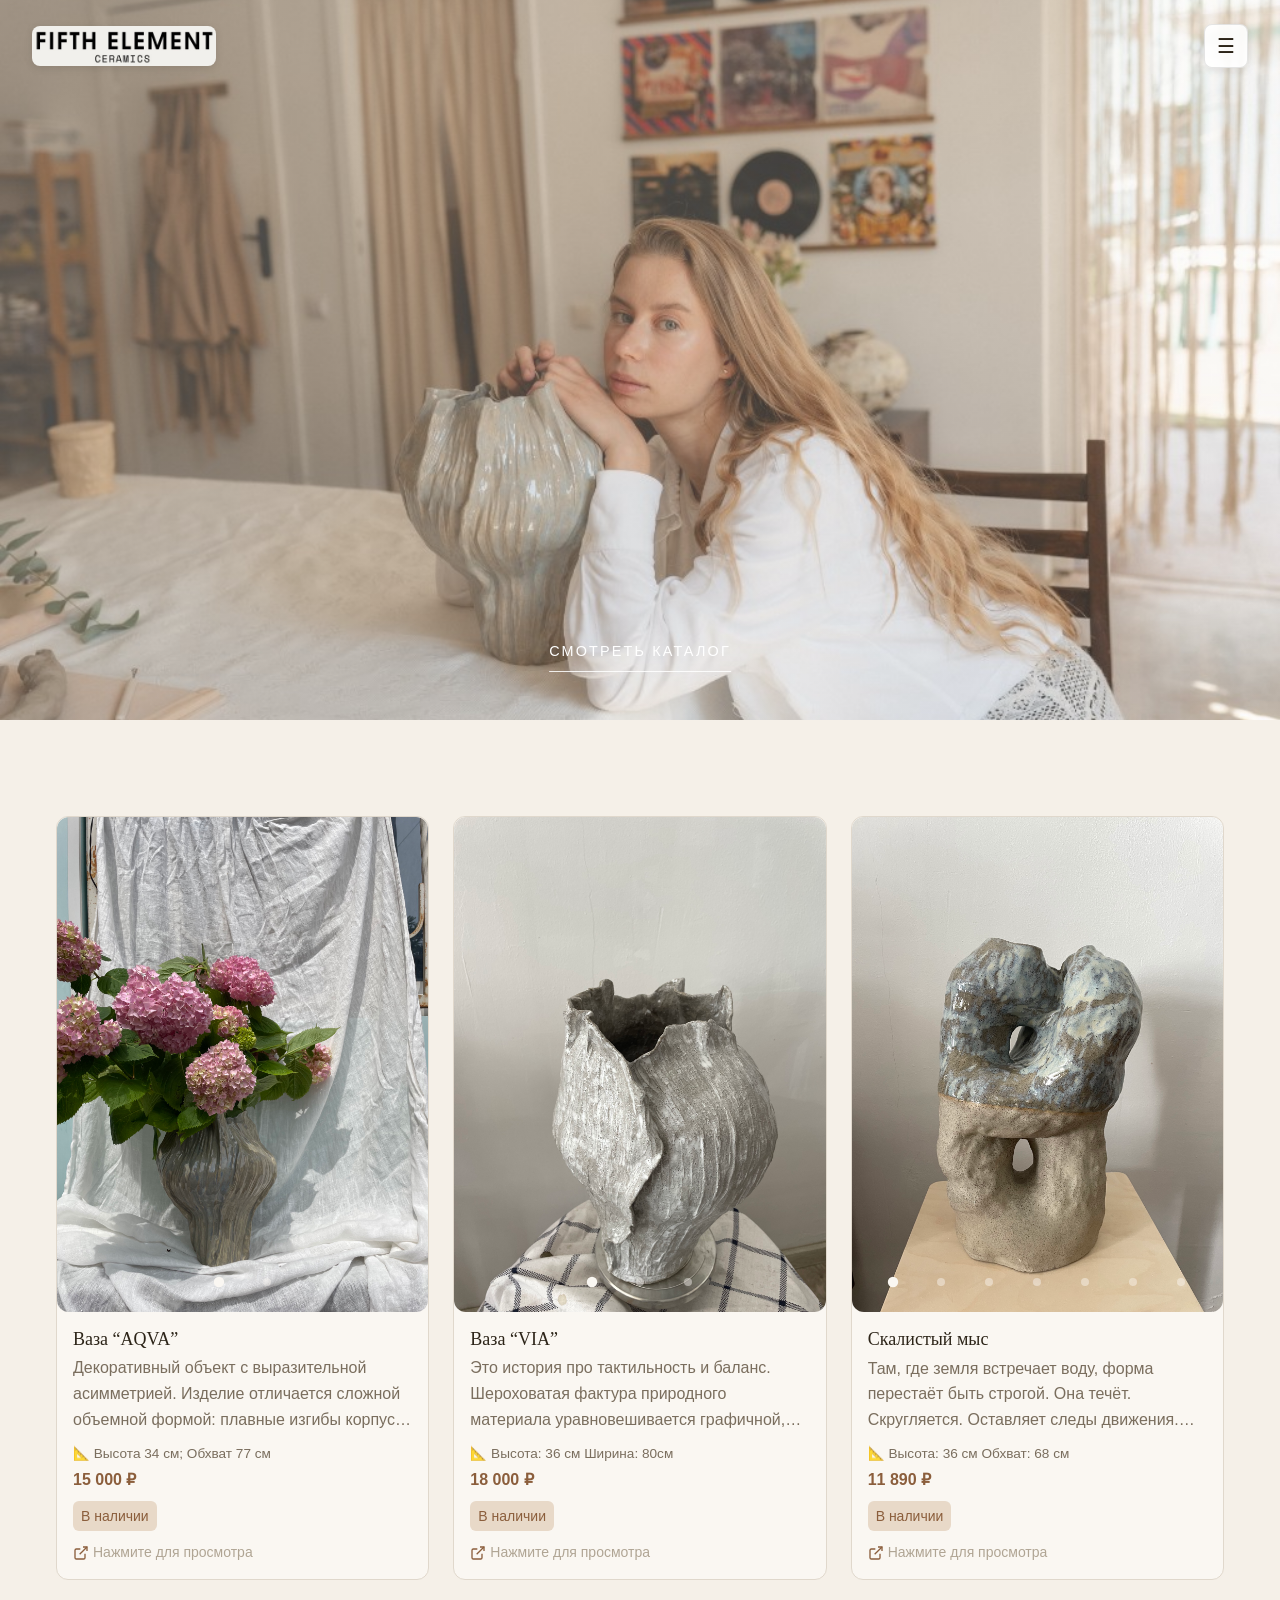
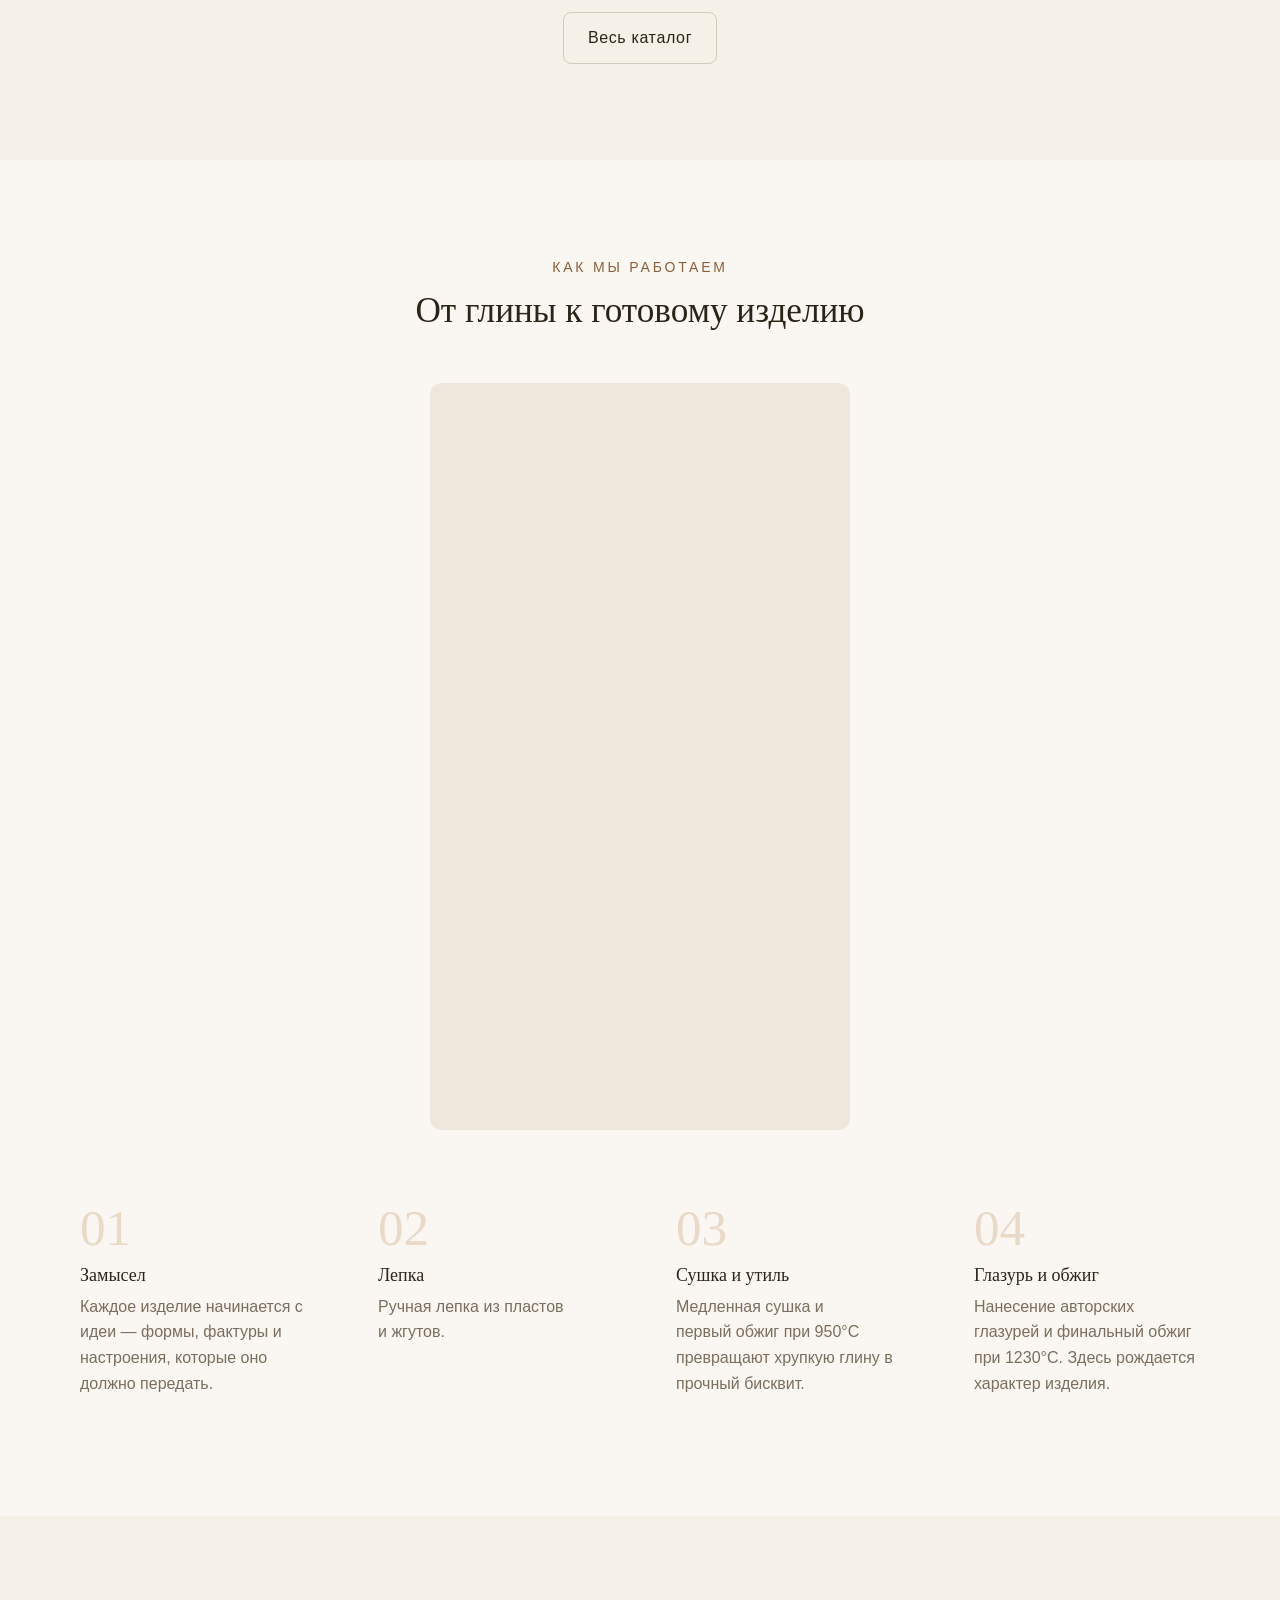
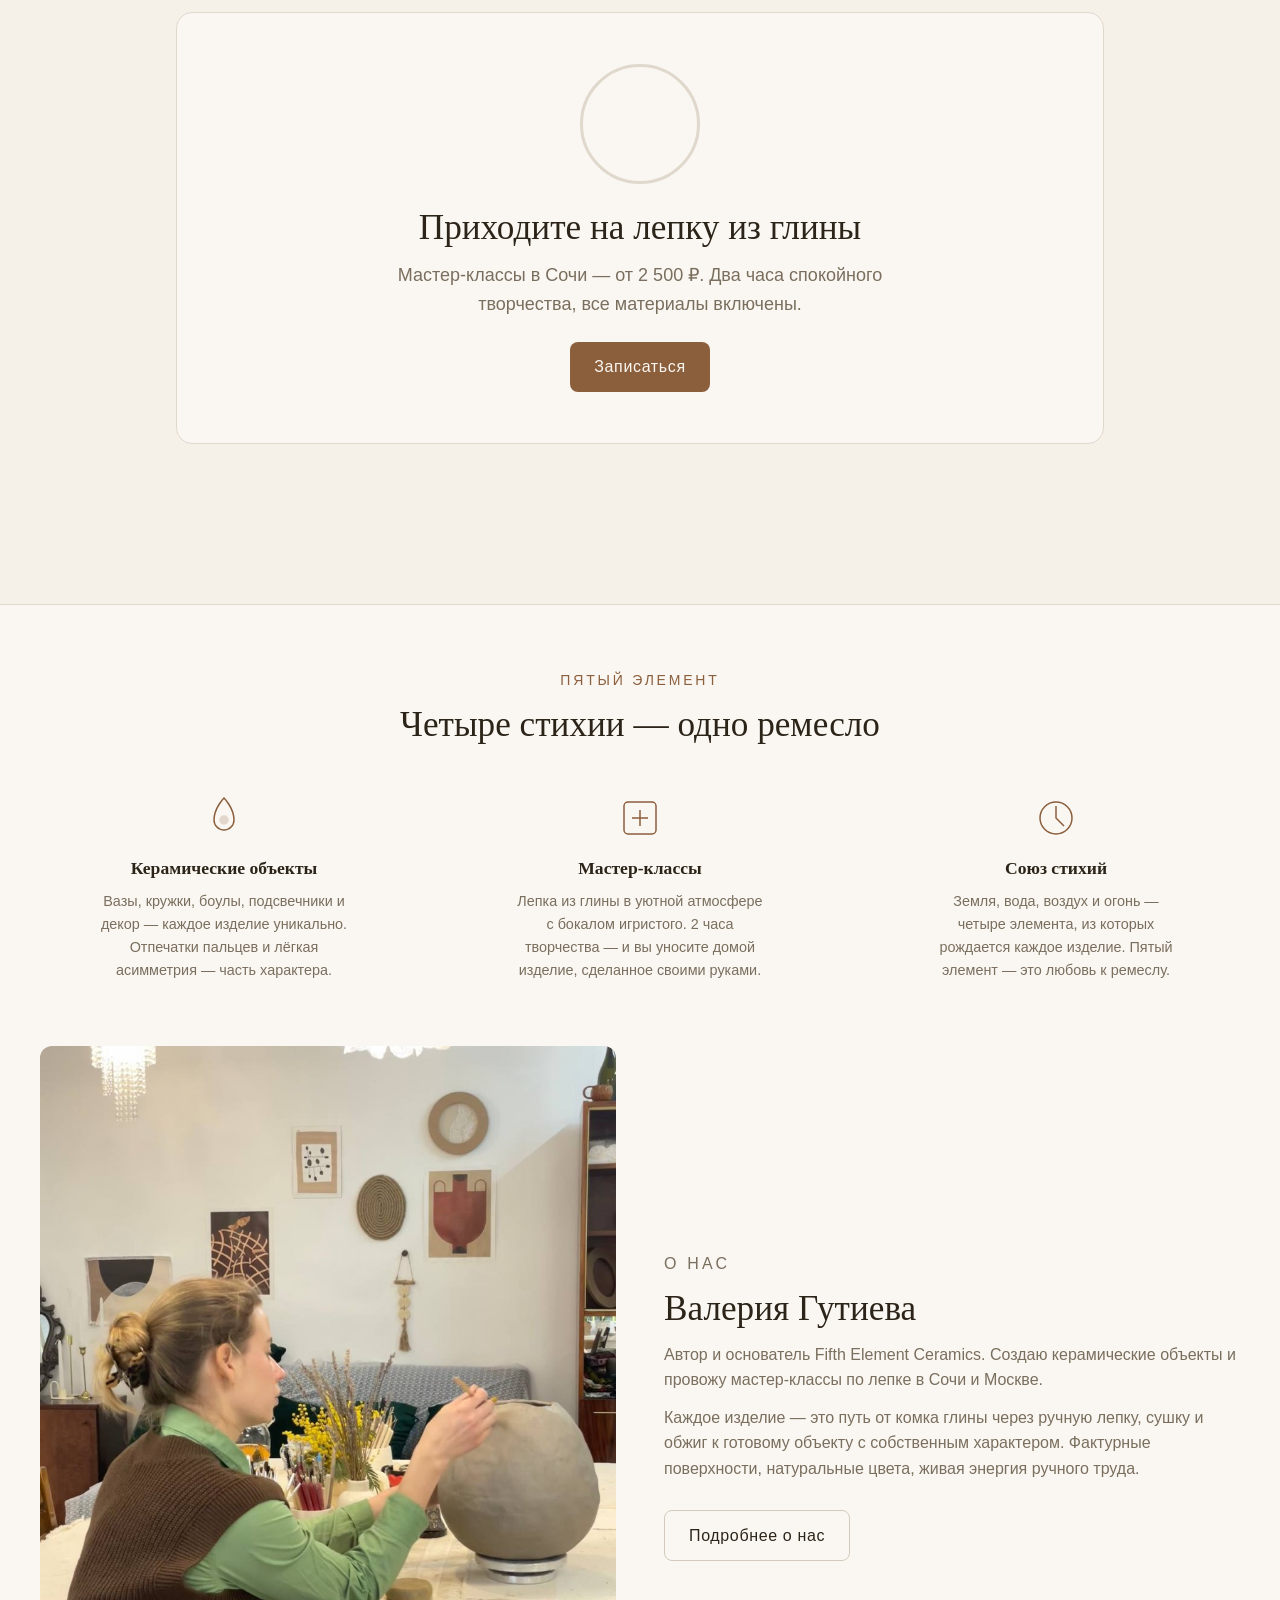
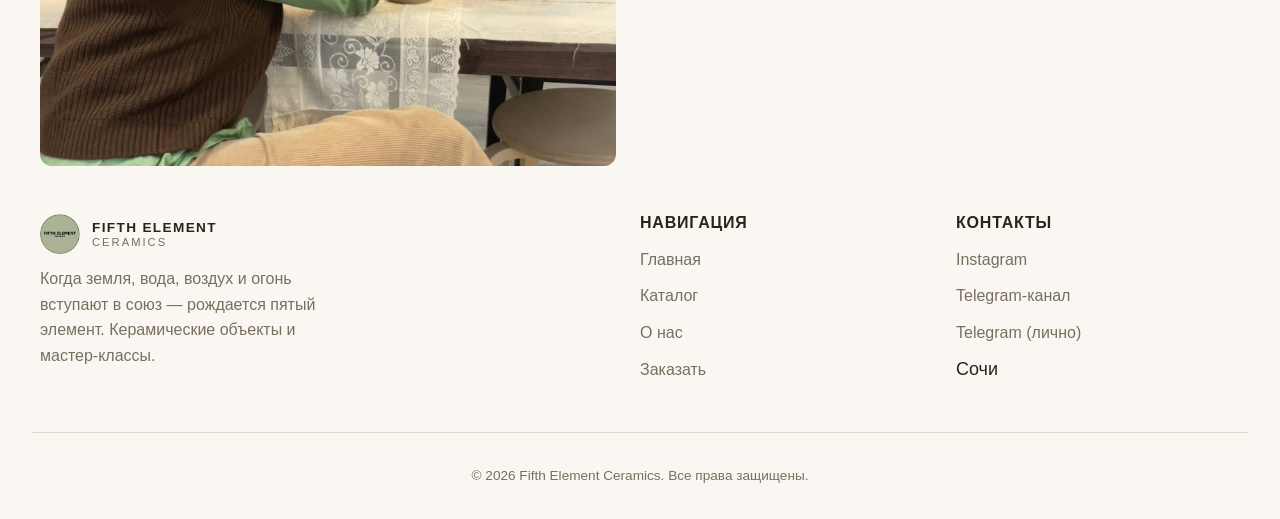
==== commit 1df987ea: "Update index.html" ====
--- a/index.html
+++ b/index.html
@@ -92,15 +92,15 @@
           </div>
           <div class="process-step fade-in-up delay-2">
             <h3>Лепка</h3>
-            <p>Ручная лепка из пластов и жгутов. Глина Georg & Schneider — основа будущей вазы.</p>
+            <p>Ручная лепка из пластов и жгутов.</p>
           </div>
           <div class="process-step fade-in-up delay-3">
             <h3>Сушка и утиль</h3>
-            <p>Медленная сушка и первый обжиг при 900°C превращают хрупкую глину в прочный бисквит.</p>
+            <p>Медленная сушка и первый обжиг при 950°C превращают хрупкую глину в прочный бисквит.</p>
           </div>
           <div class="process-step fade-in-up delay-4">
             <h3>Глазурь и обжиг</h3>
-            <p>Нанесение авторских глазурей Terracolor и финальный обжиг при 1230°C. Здесь рождается характер изделия.</p>
+            <p>Нанесение авторских глазурей и финальный обжиг при 1230°C. Здесь рождается характер изделия.</p>
           </div>
         </div>
       </div>
@@ -116,7 +116,7 @@
             </video>
           </div>
           <h2>Приходите на лепку из глины</h2>
-          <p>Мастер-классы в Сочи — от 2 500 ₽. Два часа спокойного творчества, все материалы включены, бокал игристого в подарок. Для иностранных гостей — занятия на английском от 60 €.</p>
+          <p>Мастер-классы в Сочи — от 2 500 ₽. Два часа спокойного творчества, все материалы включены.</p>
           <a href="./contact.html" class="btn btn--primary">Записаться</a>
         </div>
       </div>
@@ -139,7 +139,7 @@
             </svg>
           </div>
           <h3 class="footer-title">Керамические объекты</h3>
-          <p class="footer-desc">Вазы, кружки, пашотницы, подсвечники и декор — каждое изделие уникально. Отпечатки пальцев и лёгкая асимметрия — часть характера.</p>
+          <p class="footer-desc">Вазы, кружки, боулы, подсвечники и декор — каждое изделие уникально. Отпечатки пальцев и лёгкая асимметрия — часть характера.</p>
         </div>
         <div class="footer-card">
           <div class="footer-icon" aria-hidden="true">
@@ -200,7 +200,7 @@
           <li><a href="https://www.instagram.com/fifthelement.ceramics" target="_blank" rel="noopener noreferrer">Instagram</a></li>
           <li><a href="https://t.me/fifthelementceramics" target="_blank" rel="noopener noreferrer">Telegram-канал</a></li>
           <li><a href="https://t.me/k_koshel" target="_blank" rel="noopener noreferrer">Telegram (лично)</a></li>
-          <li>Сочи / Москва</li>
+          <li>Сочи</li>
         </ul>
       </div>
     </div>
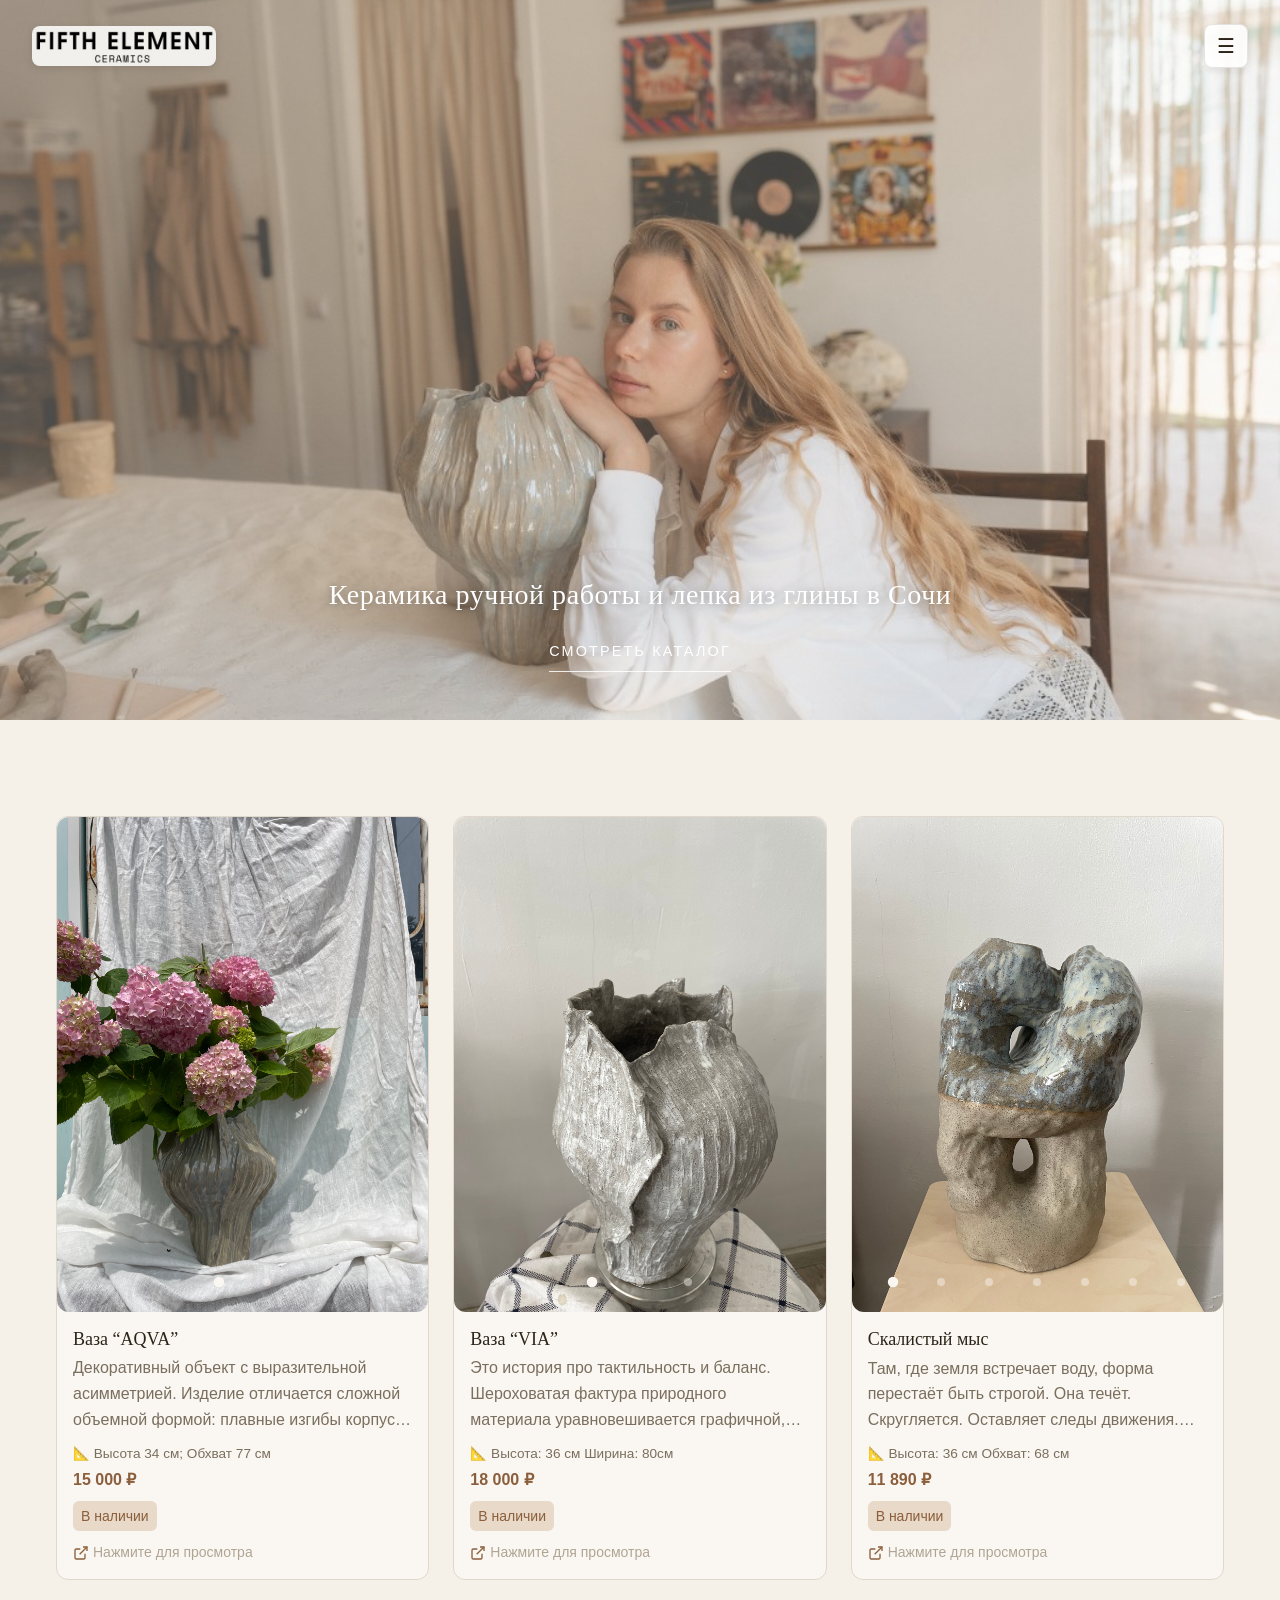
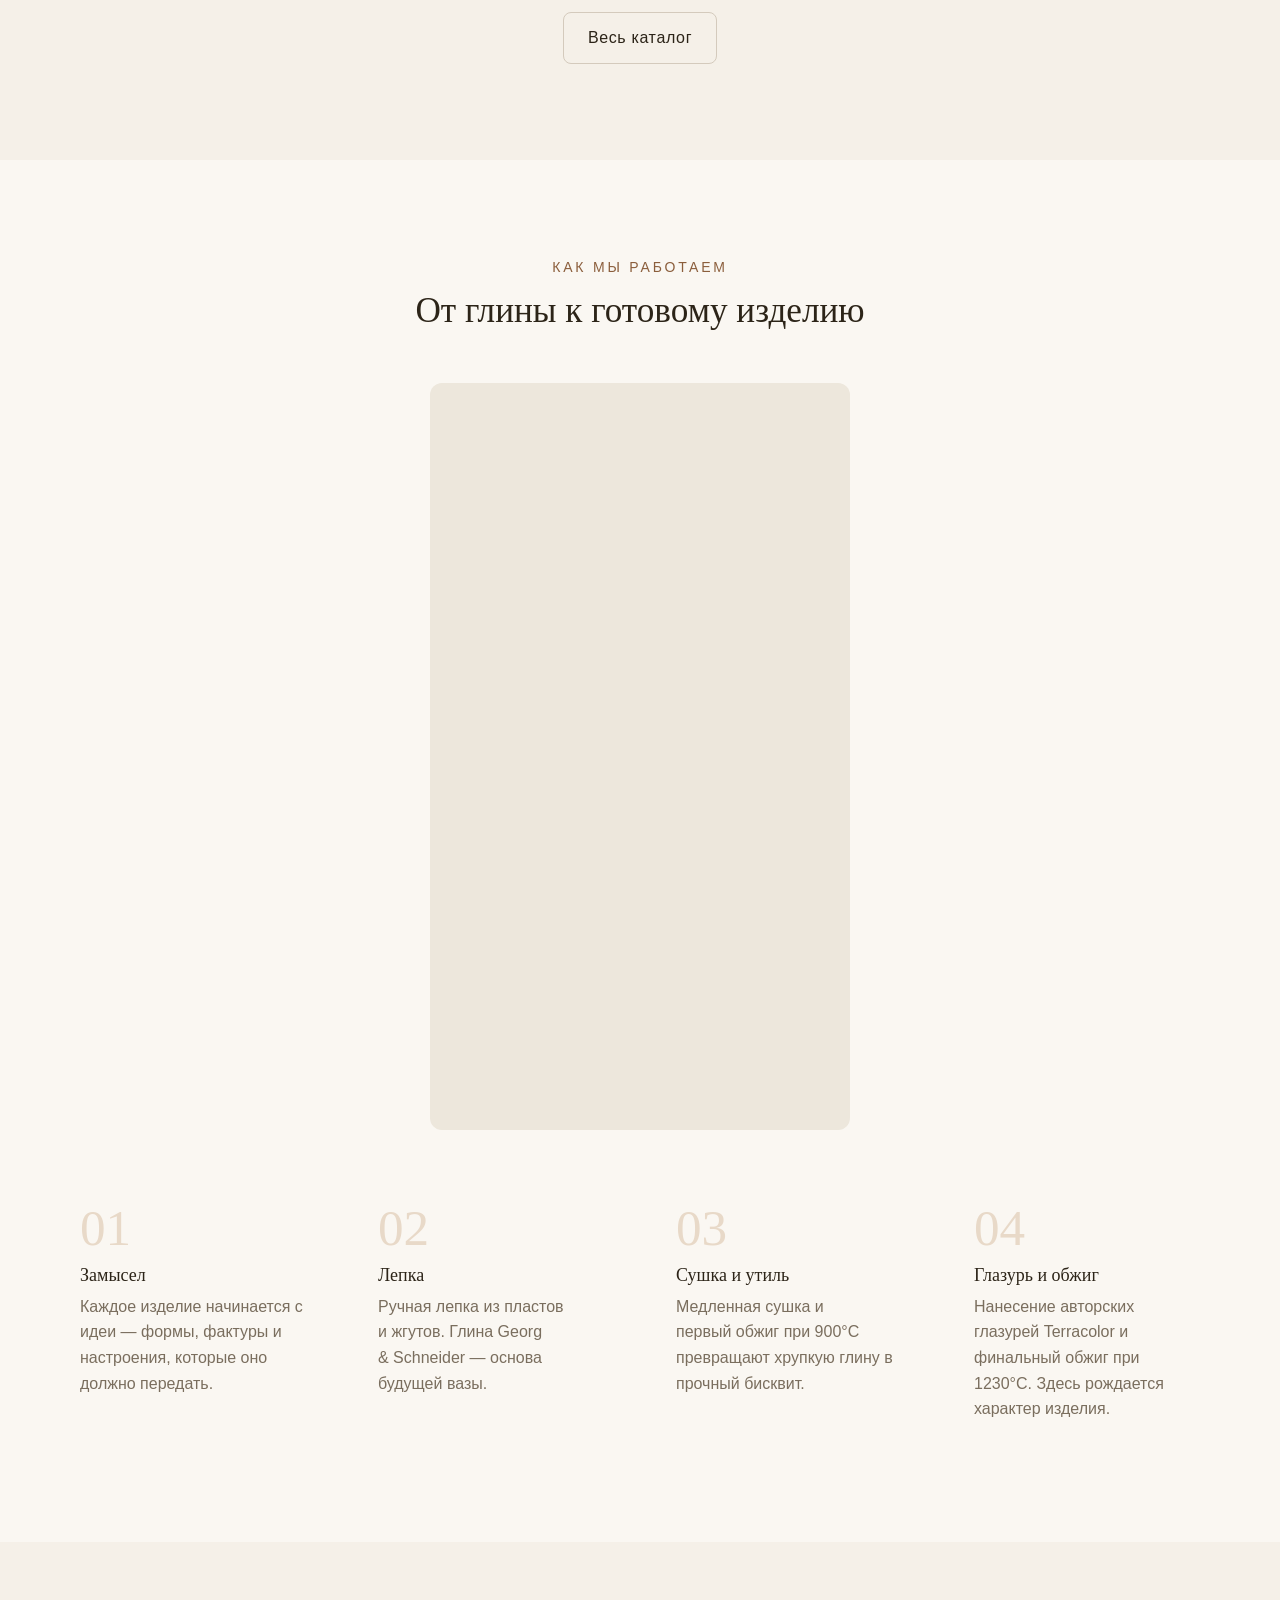
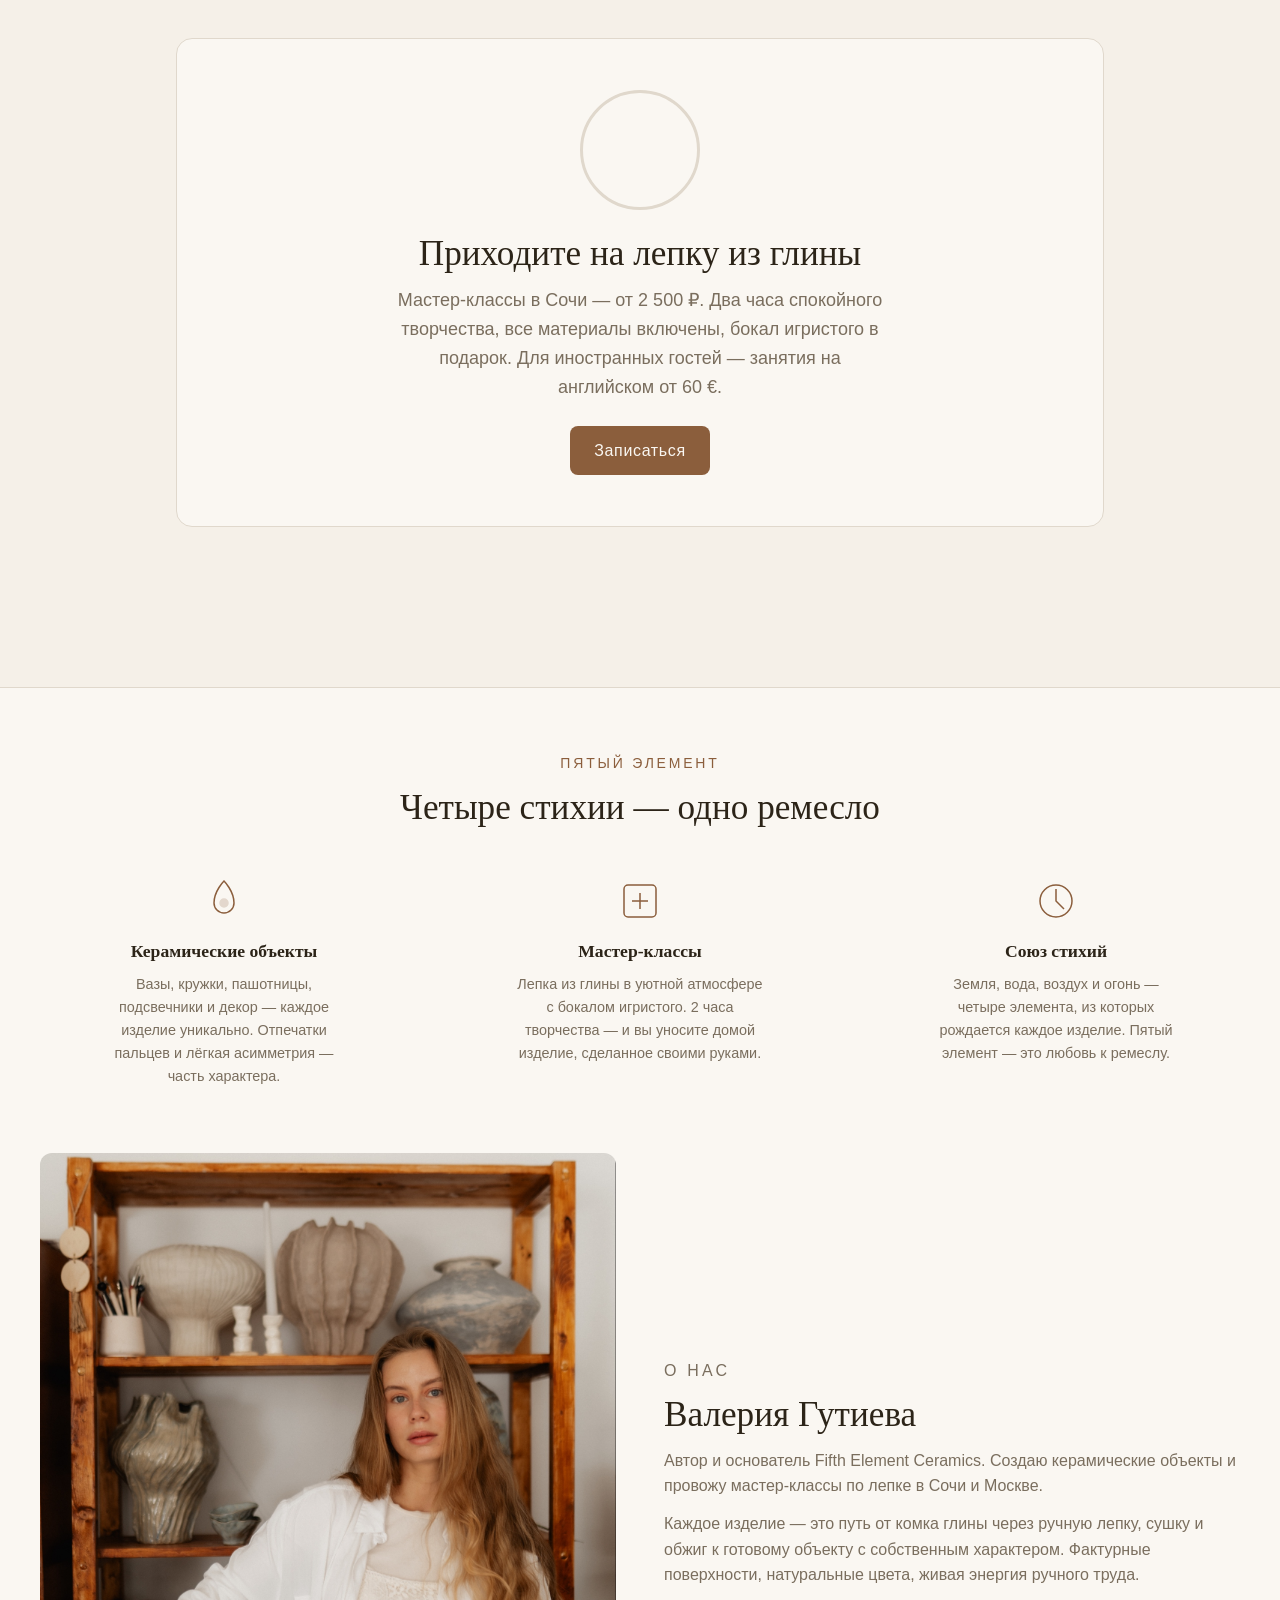
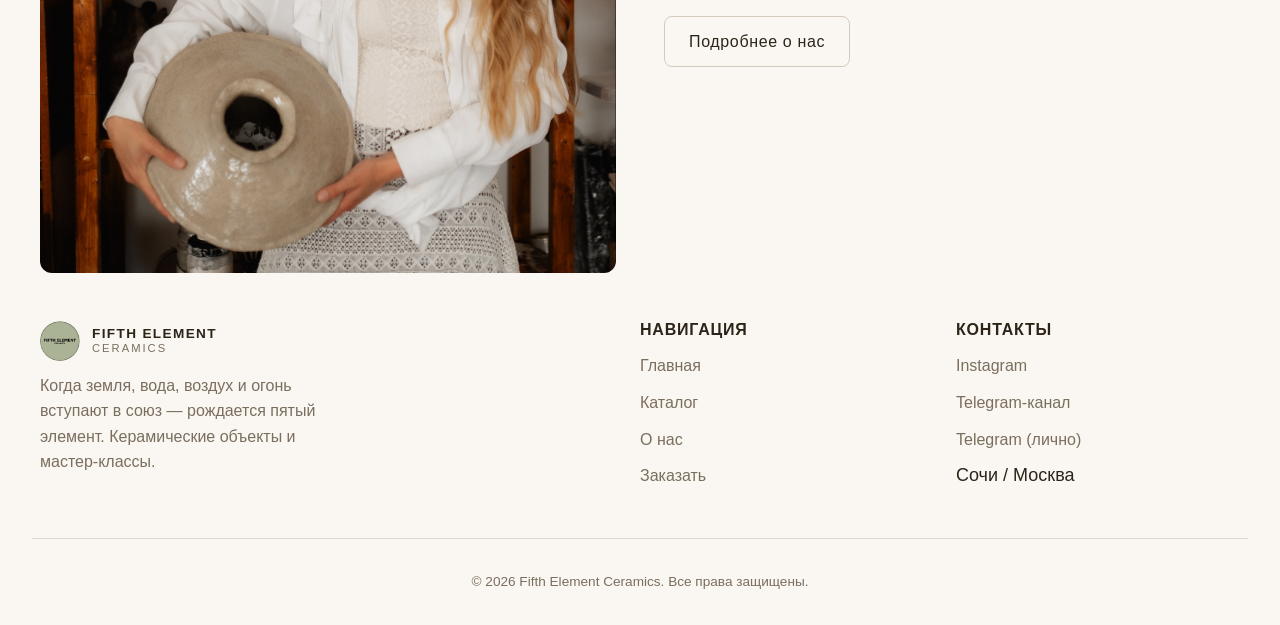
==== commit cb4cc54a: "meyta" ====
--- a/index.html
+++ b/index.html
@@ -18,10 +18,12 @@
 
 <meta charset="UTF-8">
 <meta name="viewport" content="width=device-width, initial-scale=1.0">
-<title>Fifth Element Ceramics — Керамика ручной работы, Сочи</title>
-<meta name="description" content="Когда земля, вода, воздух и огонь вступают в союз — рождается пятый элемент. Керамические объекты и мастер-классы в Сочи. Валерия Гутиева.">
-<meta property="og:title" content="Fifth Element Ceramics — Керамика ручной работы, Сочи">
-<meta property="og:description" content="Когда земля, вода, воздух и огонь вступают в союз — рождается пятый элемент. Керамические объекты и мастер-классы.">
+<title>Керамика ручной работы и лепка из глины в Сочи — Fifth Element Ceramics</title>
+<meta name="description" content="Авторская керамика ручной работы, изделия на заказ и индивидуальные занятия по лепке из натуральной глины в Сочи. Fifth Element Ceramics.">
+<meta name="robots" content="index, follow">
+<link rel="canonical" href="https://5elementceramics.ru/">
+<meta property="og:title" content="Керамика ручной работы и лепка из глины в Сочи — Fifth Element Ceramics">
+<meta property="og:description" content="Авторская керамика ручной работы, изделия на заказ и индивидуальные занятия по лепке из натуральной глины в Сочи. Fifth Element Ceramics.">
 <meta property="og:type" content="website">
 
 <link rel="preconnect" href="https://api.fontshare.com" crossorigin>
@@ -29,6 +31,26 @@
 <link href="https://api.fontshare.com/v2/css?f[]=zodiak@400,500,700&f[]=satoshi@300,400,500,700&display=swap" rel="stylesheet">
 <link rel="stylesheet" href="./base.css">
 <link rel="stylesheet" href="./style.css">
+<script type="application/ld+json">
+{
+  "@context": "https://schema.org",
+  "@type": "LocalBusiness",
+  "name": "Fifth Element Ceramics",
+  "description": "Авторская керамика ручной работы и индивидуальные занятия по лепке из глины в Сочи.",
+  "url": "https://5elementceramics.ru/",
+  "sameAs": [
+    "https://t.me/fifthelementceramics",
+    "https://www.instagram.com/fifthelementceramics/"
+  ],
+  "address": {
+    "@type": "PostalAddress",
+    "addressLocality": "Сочи",
+    "addressCountry": "RU"
+  },
+  "areaServed": ["Сочи"],
+  "priceRange": "₽₽"
+}
+</script>
 </head>
 <body>
   <!-- HEADER -->
@@ -57,6 +79,7 @@
         <div class="hero-overlay"></div>
       </div>
       <div class="hero-cta">
+        <h1 class="hero-title">Керамика ручной работы и лепка из глины в Сочи</h1>
         <a href="./catalog.html" class="btn-primary">Смотреть каталог</a>
       </div>
     </section>
@@ -92,15 +115,15 @@
           </div>
           <div class="process-step fade-in-up delay-2">
             <h3>Лепка</h3>
-            <p>Ручная лепка из пластов и жгутов.</p>
+            <p>Ручная лепка из пластов и жгутов. Глина Georg & Schneider — основа будущей вазы.</p>
           </div>
           <div class="process-step fade-in-up delay-3">
             <h3>Сушка и утиль</h3>
-            <p>Медленная сушка и первый обжиг при 950°C превращают хрупкую глину в прочный бисквит.</p>
+            <p>Медленная сушка и первый обжиг при 900°C превращают хрупкую глину в прочный бисквит.</p>
           </div>
           <div class="process-step fade-in-up delay-4">
             <h3>Глазурь и обжиг</h3>
-            <p>Нанесение авторских глазурей и финальный обжиг при 1230°C. Здесь рождается характер изделия.</p>
+            <p>Нанесение авторских глазурей Terracolor и финальный обжиг при 1230°C. Здесь рождается характер изделия.</p>
           </div>
         </div>
       </div>
@@ -116,7 +139,7 @@
             </video>
           </div>
           <h2>Приходите на лепку из глины</h2>
-          <p>Мастер-классы в Сочи — от 2 500 ₽. Два часа спокойного творчества, все материалы включены.</p>
+          <p>Мастер-классы в Сочи — от 2 500 ₽. Два часа спокойного творчества, все материалы включены, бокал игристого в подарок. Для иностранных гостей — занятия на английском от 60 €.</p>
           <a href="./contact.html" class="btn btn--primary">Записаться</a>
         </div>
       </div>
@@ -139,7 +162,7 @@
             </svg>
           </div>
           <h3 class="footer-title">Керамические объекты</h3>
-          <p class="footer-desc">Вазы, кружки, боулы, подсвечники и декор — каждое изделие уникально. Отпечатки пальцев и лёгкая асимметрия — часть характера.</p>
+          <p class="footer-desc">Вазы, кружки, пашотницы, подсвечники и декор — каждое изделие уникально. Отпечатки пальцев и лёгкая асимметрия — часть характера.</p>
         </div>
         <div class="footer-card">
           <div class="footer-icon" aria-hidden="true">
@@ -200,7 +223,7 @@
           <li><a href="https://www.instagram.com/fifthelement.ceramics" target="_blank" rel="noopener noreferrer">Instagram</a></li>
           <li><a href="https://t.me/fifthelementceramics" target="_blank" rel="noopener noreferrer">Telegram-канал</a></li>
           <li><a href="https://t.me/k_koshel" target="_blank" rel="noopener noreferrer">Telegram (лично)</a></li>
-          <li>Сочи</li>
+          <li>Сочи / Москва</li>
         </ul>
       </div>
     </div>
--- a/style.css
+++ b/style.css
@@ -501,6 +501,18 @@
   transform: translateX(-50%);
   text-align: center;
   z-index: 2;
+  width: min(90vw, 40rem);
+}
+
+.hero-title {
+  font-family: var(--font-display);
+  font-size: clamp(1.25rem, 2.5vw, 1.75rem);
+  font-weight: 400;
+  line-height: 1.25;
+  letter-spacing: 0.02em;
+  color: #fff;
+  margin: 0 0 var(--space-5);
+  text-shadow: 0 1px 12px rgba(0, 0, 0, 0.35);
 }
 
 .hero-cta .btn-primary {
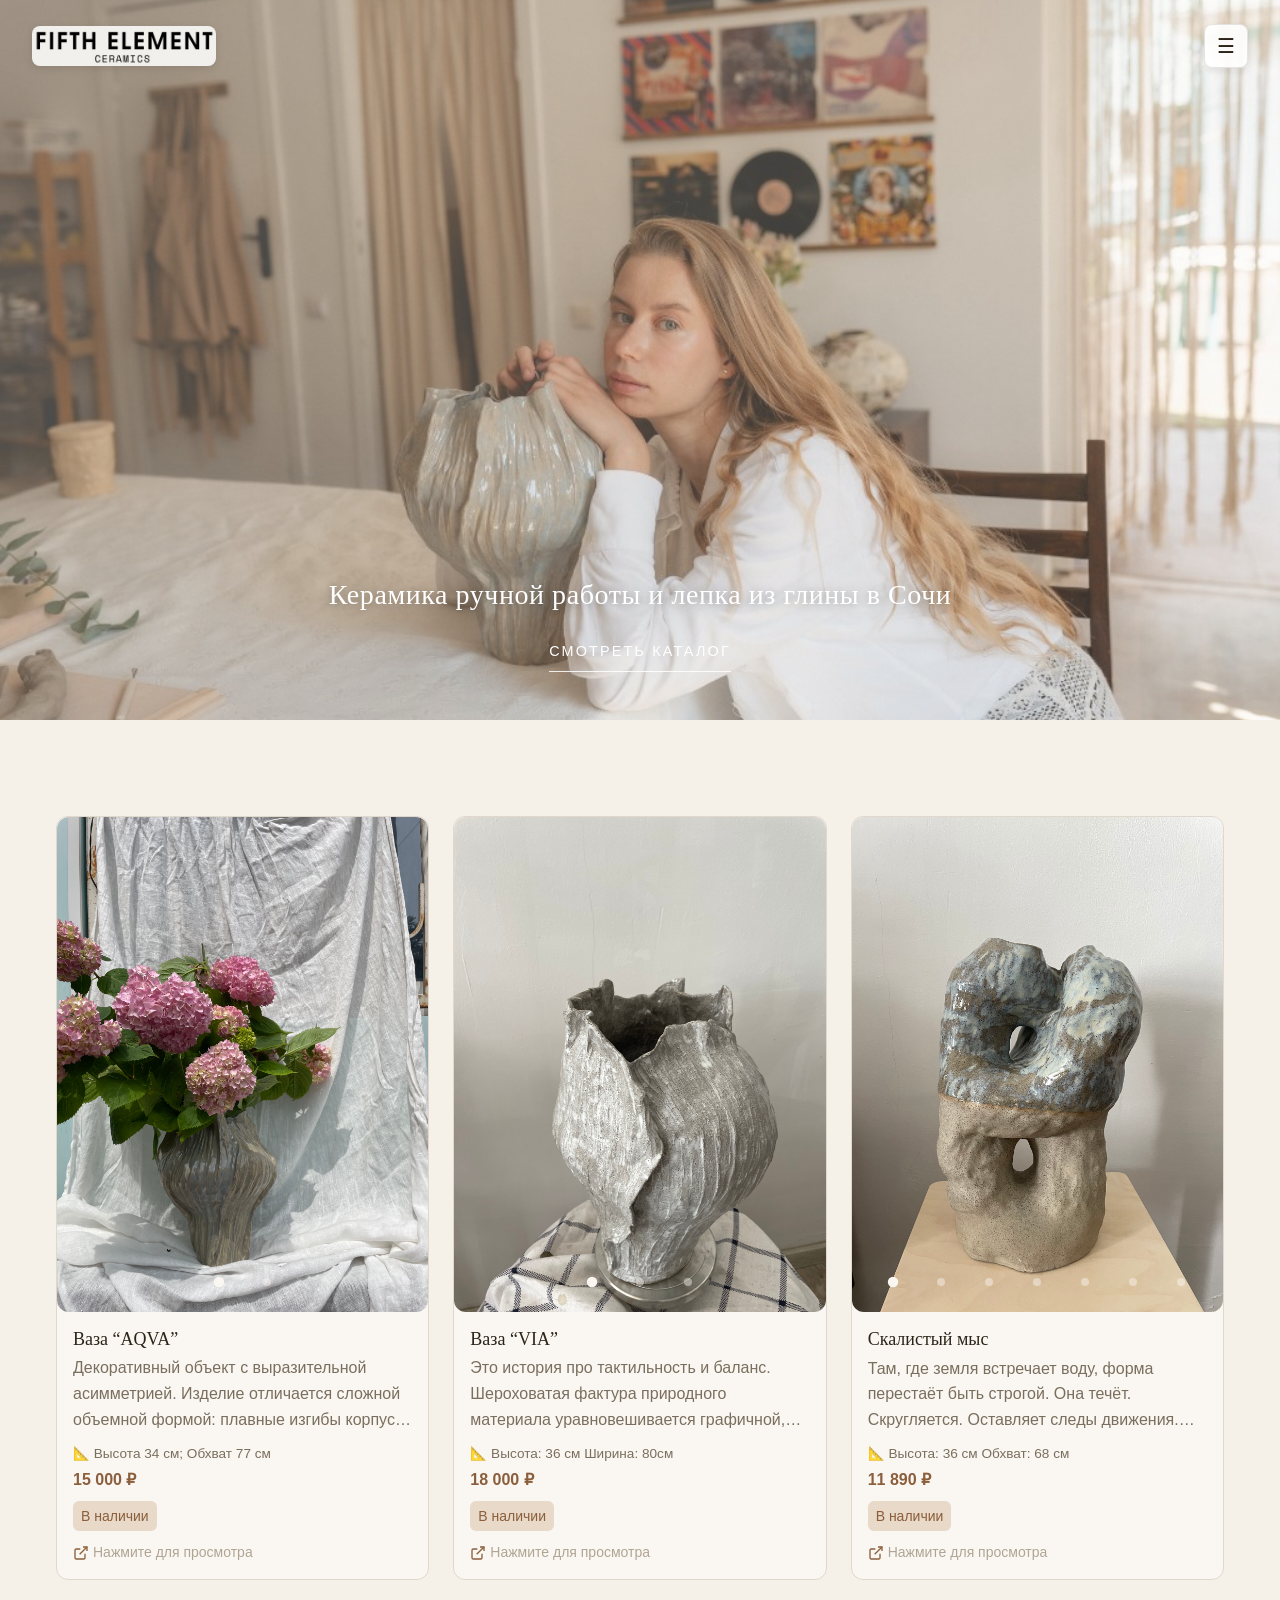
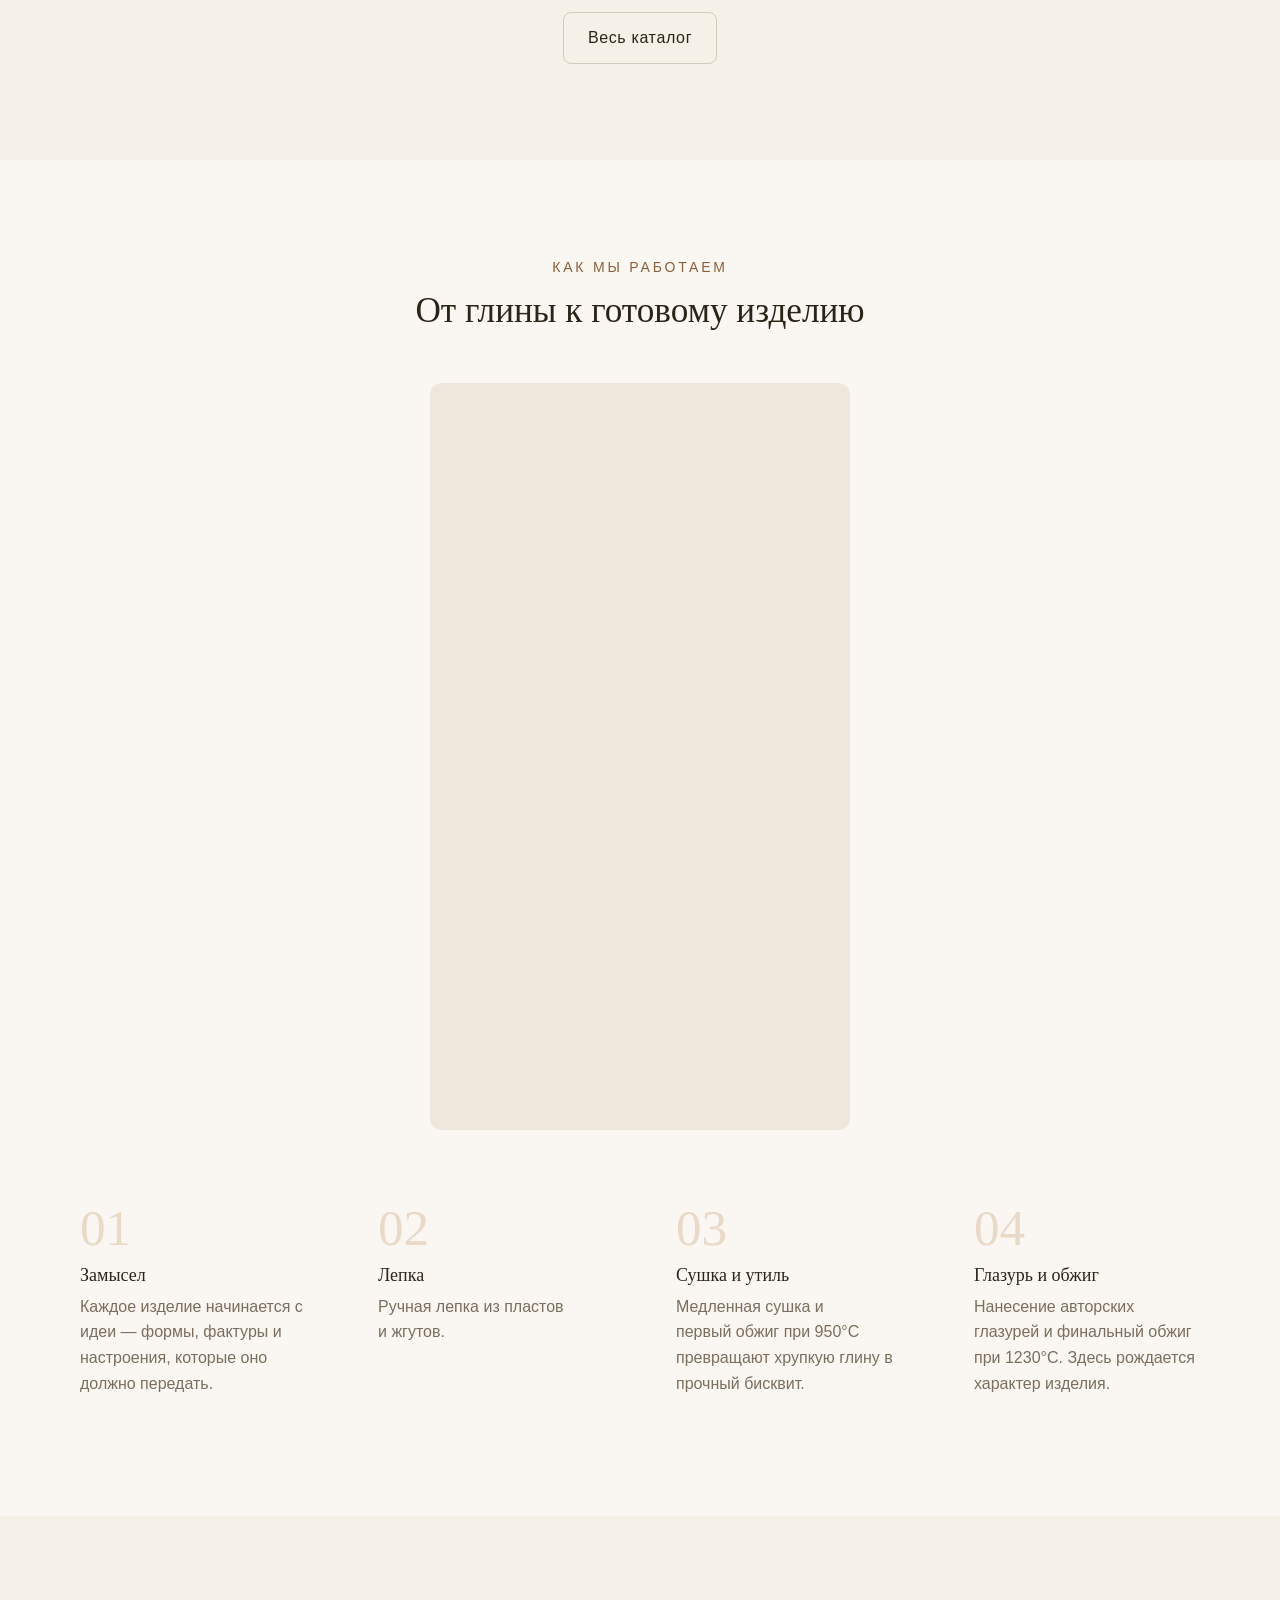
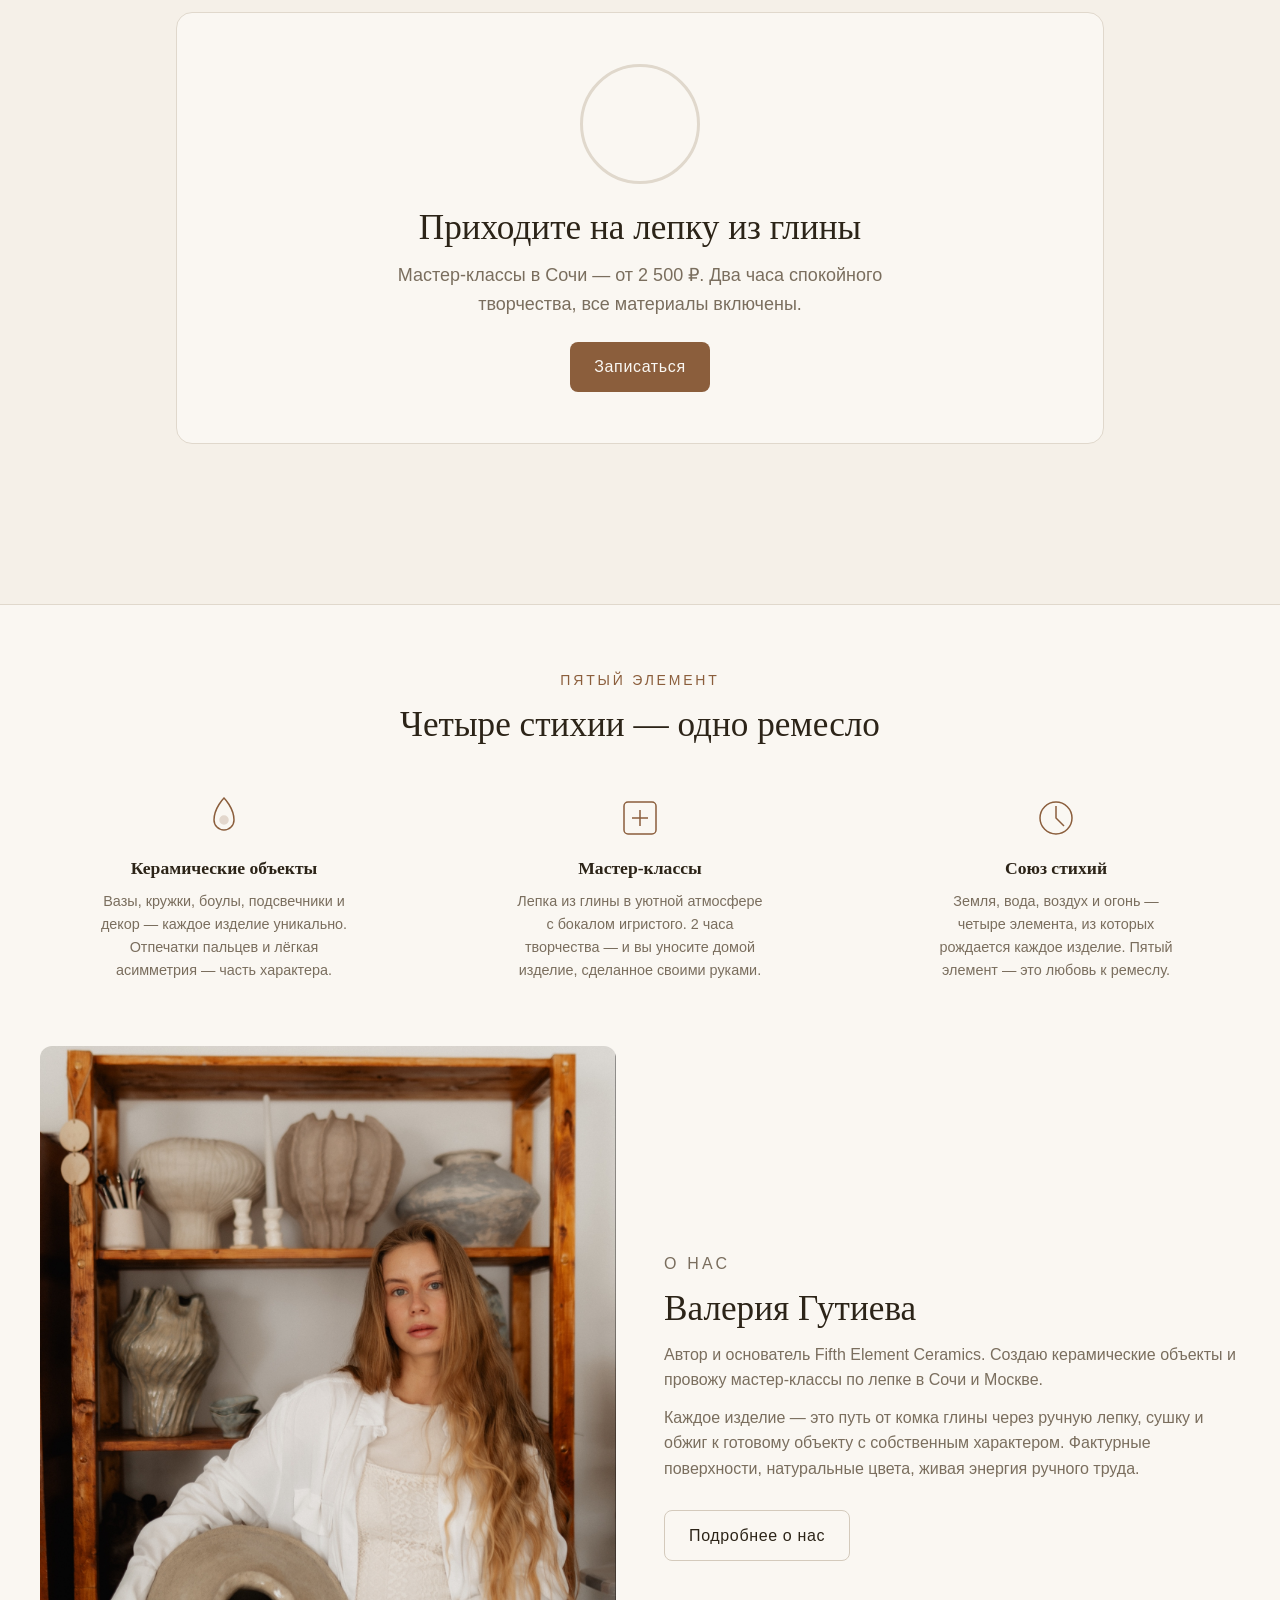
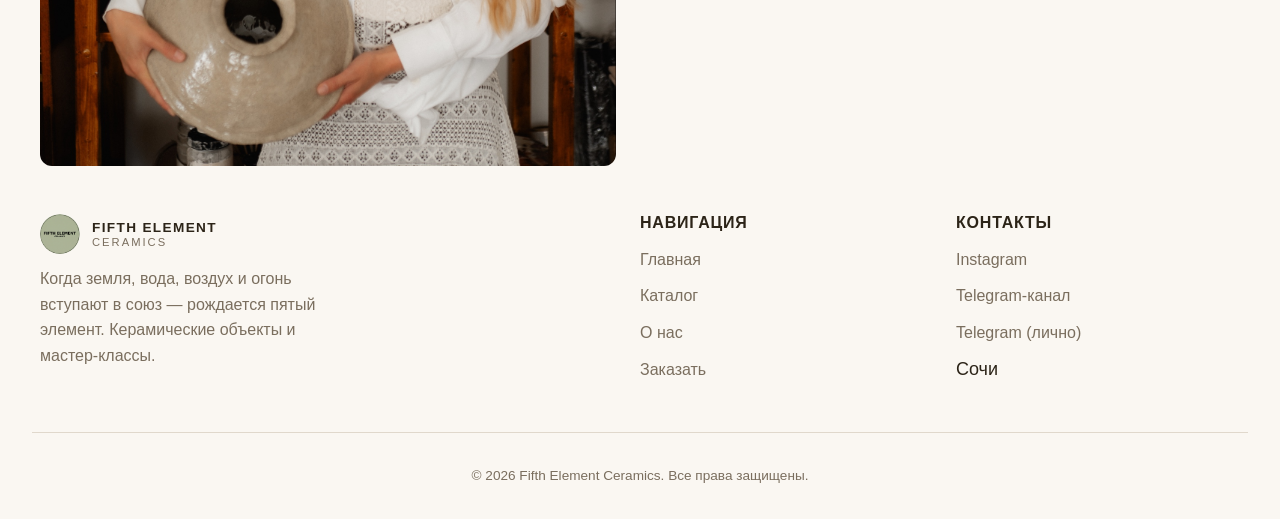
==== commit f21be8a2: "Merge branch 'main' of https://github.com/kgutiev/fifth-element-ceramics" ====
--- a/index.html
+++ b/index.html
@@ -115,15 +115,15 @@
           </div>
           <div class="process-step fade-in-up delay-2">
             <h3>Лепка</h3>
-            <p>Ручная лепка из пластов и жгутов. Глина Georg & Schneider — основа будущей вазы.</p>
+            <p>Ручная лепка из пластов и жгутов.</p>
           </div>
           <div class="process-step fade-in-up delay-3">
             <h3>Сушка и утиль</h3>
-            <p>Медленная сушка и первый обжиг при 900°C превращают хрупкую глину в прочный бисквит.</p>
+            <p>Медленная сушка и первый обжиг при 950°C превращают хрупкую глину в прочный бисквит.</p>
           </div>
           <div class="process-step fade-in-up delay-4">
             <h3>Глазурь и обжиг</h3>
-            <p>Нанесение авторских глазурей Terracolor и финальный обжиг при 1230°C. Здесь рождается характер изделия.</p>
+            <p>Нанесение авторских глазурей и финальный обжиг при 1230°C. Здесь рождается характер изделия.</p>
           </div>
         </div>
       </div>
@@ -139,7 +139,7 @@
             </video>
           </div>
           <h2>Приходите на лепку из глины</h2>
-          <p>Мастер-классы в Сочи — от 2 500 ₽. Два часа спокойного творчества, все материалы включены, бокал игристого в подарок. Для иностранных гостей — занятия на английском от 60 €.</p>
+          <p>Мастер-классы в Сочи — от 2 500 ₽. Два часа спокойного творчества, все материалы включены.</p>
           <a href="./contact.html" class="btn btn--primary">Записаться</a>
         </div>
       </div>
@@ -162,7 +162,7 @@
             </svg>
           </div>
           <h3 class="footer-title">Керамические объекты</h3>
-          <p class="footer-desc">Вазы, кружки, пашотницы, подсвечники и декор — каждое изделие уникально. Отпечатки пальцев и лёгкая асимметрия — часть характера.</p>
+          <p class="footer-desc">Вазы, кружки, боулы, подсвечники и декор — каждое изделие уникально. Отпечатки пальцев и лёгкая асимметрия — часть характера.</p>
         </div>
         <div class="footer-card">
           <div class="footer-icon" aria-hidden="true">
@@ -223,7 +223,7 @@
           <li><a href="https://www.instagram.com/fifthelement.ceramics" target="_blank" rel="noopener noreferrer">Instagram</a></li>
           <li><a href="https://t.me/fifthelementceramics" target="_blank" rel="noopener noreferrer">Telegram-канал</a></li>
           <li><a href="https://t.me/k_koshel" target="_blank" rel="noopener noreferrer">Telegram (лично)</a></li>
-          <li>Сочи / Москва</li>
+          <li>Сочи</li>
         </ul>
       </div>
     </div>
